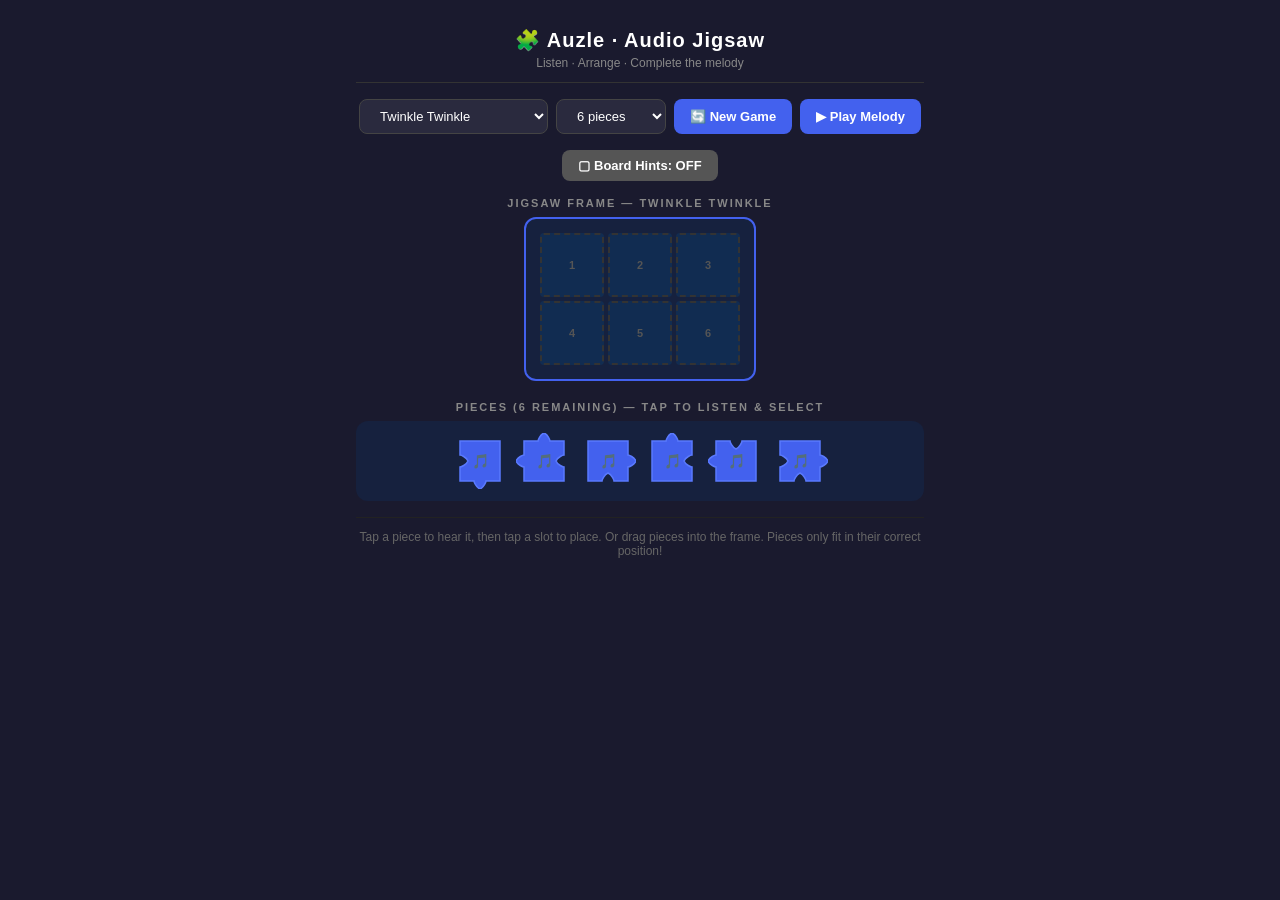
==== audio-jigsaw.html @ 86eb3b8d "Pool tiles always jigsaw-shaped, board hints toggle Co-authored-by: Copilot <223556219+Copilot@users" ====
<!DOCTYPE html>
<html lang="en">
<head>
<meta charset="UTF-8">
<meta name="viewport" content="width=device-width, initial-scale=1.0">
<title>Auzle · Audio Jigsaw</title>
<style>
*{box-sizing:border-box;margin:0;padding:0}
body{font-family:-apple-system,BlinkMacSystemFont,'Segoe UI',Roboto,sans-serif;background:#1a1a2e;min-height:100vh;display:flex;justify-content:center;color:#fff}
#app{max-width:600px;width:100%;padding:16px}
.top-bar{text-align:center;padding:12px 0;border-bottom:1px solid #333;margin-bottom:16px}
.top-bar h1{font-size:20px;letter-spacing:1px;color:#fff}
.top-bar .tagline{font-size:12px;color:#888;margin-top:4px}
.controls{display:flex;gap:8px;justify-content:center;flex-wrap:wrap;margin-bottom:16px}
.controls select,.controls button{padding:8px 16px;border-radius:8px;border:1px solid #444;background:#2a2a3e;color:#fff;font-size:13px;cursor:pointer}
.controls button{background:#4361ee;border:none;font-weight:600}
.controls button:hover{background:#3a56d4}

/* Jigsaw Frame */
.frame-label{font-size:11px;text-transform:uppercase;letter-spacing:2px;color:#888;margin:12px 0 8px;font-weight:600;text-align:center}
.jigsaw-frame{display:grid;gap:0;margin:0 auto 20px;padding:12px;background:#16213e;border-radius:12px;border:2px solid #4361ee}
.frame-slot{position:relative;display:flex;align-items:center;justify-content:center;cursor:pointer;transition:all .2s;-webkit-tap-highlight-color:transparent}
.frame-slot .slot-bg{position:absolute;inset:0;opacity:0.4}
.frame-slot .slot-label{position:relative;z-index:1;font-size:11px;color:#555;font-weight:700}
.frame-slot.filled .slot-bg{opacity:1}
.frame-slot.filled .slot-label{color:rgba(255,255,255,0.9)}
.frame-slot.highlight .slot-bg{filter:brightness(1.5)}
.frame-slot.highlight{animation:glow 0.5s ease}
.frame-slot.drop-target .slot-bg{filter:brightness(1.3)}
.frame-slot.awaiting{animation:pulse-slot 1s infinite}
@keyframes glow{0%,100%{filter:drop-shadow(0 0 4px rgba(255,215,0,0.3))}50%{filter:drop-shadow(0 0 12px rgba(255,215,0,0.7))}}
@keyframes pulse-slot{0%,100%{filter:drop-shadow(0 0 2px rgba(46,204,113,0.3))}50%{filter:drop-shadow(0 0 8px rgba(46,204,113,0.6))}}

/* Piece Pool */
.pool-label{font-size:11px;text-transform:uppercase;letter-spacing:2px;color:#888;margin:12px 0 8px;font-weight:600;text-align:center}
.piece-pool{display:flex;flex-wrap:wrap;gap:8px;justify-content:center;margin:0 auto;padding:12px;background:#16213e;border-radius:12px;min-height:60px}
.piece{width:56px;height:56px;position:relative;cursor:pointer;transition:all .15s;user-select:none;-webkit-tap-highlight-color:transparent}
.piece:hover{transform:scale(1.1);filter:drop-shadow(0 4px 8px rgba(67,97,238,0.5))}
.piece.selected{transform:scale(1.15);filter:drop-shadow(0 0 12px rgba(255,215,0,0.7))}
.piece.playing{animation:pulse-piece 0.6s infinite}
.piece .piece-label{position:absolute;inset:0;display:flex;align-items:center;justify-content:center;font-size:14px;pointer-events:none}
@keyframes pulse-piece{0%,100%{filter:drop-shadow(0 0 4px rgba(67,97,238,0.4))}50%{filter:drop-shadow(0 0 12px rgba(67,97,238,0.8))}}

/* Dragging */
.piece.dragging{opacity:0.5;transform:scale(0.9)}
.drag-ghost{position:fixed;pointer-events:none;z-index:1000;opacity:0.85;transform:translate(-50%,-50%)}

/* Result */
.result{text-align:center;padding:16px 0;font-size:18px;font-weight:600}
.result.win{color:#2ecc71}
.stats{display:flex;justify-content:center;gap:24px;padding:8px 0;color:#aaa;font-size:13px}
.play-full-btn{display:block;margin:12px auto;padding:10px 24px;border-radius:8px;border:none;background:#2ecc71;color:#fff;font-size:14px;font-weight:600;cursor:pointer}
.play-full-btn:hover{background:#27ae60}
.toast{position:fixed;bottom:20px;left:50%;transform:translateX(-50%);background:#333;color:#fff;padding:8px 20px;border-radius:20px;font-size:13px;opacity:0;transition:opacity .3s;pointer-events:none;z-index:100}
.toast.show{opacity:1}
.instructions{text-align:center;padding:12px 0;font-size:12px;color:#666;border-top:1px solid #222;margin-top:16px}
</style>
</head>
<body>
<div id="app"></div>
<script>
(function(){
'use strict';

// === MELODIES ===
var MELODIES = {
  'Twinkle Twinkle': {
    bpm: 120,
    notes: [
      [262,1],[262,1],[392,1],[392,1],[440,1],[440,1],[392,2],
      [349,1],[349,1],[330,1],[330,1],[294,1],[294,1],[262,2],
      [392,1],[392,1],[349,1],[349,1],[330,1],[330,1],[294,2],
      [392,1],[392,1],[349,1],[349,1],[330,1],[330,1],[294,2],
      [262,1],[262,1],[392,1],[392,1],[440,1],[440,1],[392,2],
      [349,1],[349,1],[330,1],[330,1],[294,1],[294,1],[262,2]
    ]
  },
  'Mary Had a Little Lamb': {
    bpm: 140,
    notes: [
      [330,1],[294,1],[262,1],[294,1],[330,1],[330,1],[330,2],
      [294,1],[294,1],[294,2],[330,1],[392,1],[392,2],
      [330,1],[294,1],[262,1],[294,1],[330,1],[330,1],[330,1],[330,1],
      [294,1],[294,1],[330,1],[294,1],[262,2]
    ]
  },
  'Ode to Joy': {
    bpm: 120,
    notes: [
      [330,1],[330,1],[349,1],[392,1],[392,1],[349,1],[330,1],[294,1],
      [262,1],[262,1],[294,1],[330,1],[330,1.5],[294,0.5],[294,2],
      [330,1],[330,1],[349,1],[392,1],[392,1],[349,1],[330,1],[294,1],
      [262,1],[262,1],[294,1],[330,1],[294,1.5],[262,0.5],[262,2]
    ]
  },
  'Happy Birthday': {
    bpm: 100,
    notes: [
      [262,0.75],[262,0.25],[294,1],[262,1],[349,1],[330,2],
      [262,0.75],[262,0.25],[294,1],[262,1],[392,1],[349,2],
      [262,0.75],[262,0.25],[523,1],[440,1],[349,1],[330,1],[294,2],
      [466,0.75],[466,0.25],[440,1],[349,1],[392,1],[349,2]
    ]
  }
};

var PIECE_COUNTS = [6, 9, 12, 16, 24, 32];

// Explicit grid layouts: cols × rows = exact piece count (no leftover slots)
var GRID_LAYOUTS = {
  6:  [3, 2],
  9:  [3, 3],
  12: [4, 3],
  16: [4, 4],
  24: [6, 4],
  32: [8, 4]
};

// === JIGSAW SHAPE GENERATOR ===
// Each piece edge: 0=flat, 1=tab(out), -1=blank(in)
// Adjacent pieces have complementary edges (tab meets blank)
function generateEdgeMap(cols, rows, count){
  // For each internal edge, assign direction (1 or -1)
  // edgeMap[pieceIdx] = {top, right, bottom, left}
  var edges = [];
  for(var r=0; r<rows; r++){
    for(var c=0; c<cols; c++){
      var idx = r * cols + c;
      if(idx >= count) break;
      var top = 0, right = 0, bottom = 0, left = 0;
      // Top edge: flat if first row, else opposite of piece above's bottom
      if(r === 0) top = 0;
      else top = -(edges[(r-1)*cols + c].bottom);
      // Left edge: flat if first col, else opposite of piece to left's right
      if(c === 0) left = 0;
      else left = -(edges[r*cols + c - 1].right);
      // Right edge: flat if last col, else random
      if(c === cols-1) right = 0;
      else right = Math.random() > 0.5 ? 1 : -1;
      // Bottom edge: flat if last row or beyond count, else random
      if(r === rows-1 || (r+1)*cols + c >= count) bottom = 0;
      else bottom = Math.random() > 0.5 ? 1 : -1;
      edges.push({top:top, right:right, bottom:bottom, left:left});
    }
  }
  return edges;
}

// Generate SVG path for a jigsaw piece
// size = base size of piece square, tab protrudes ~20% beyond
function jigsawPath(size, edges, forClip){
  var s = size;
  var tab = s * 0.2; // tab protrusion size
  var neck = s * 0.1; // neck width
  var w = s * 0.3; // tab width at base

  // We draw path starting from top-left, going clockwise
  // Coordinate system: (0,0) is top-left of piece bounding box
  // The actual piece square occupies (tab, tab) to (tab+s, tab+s) to leave room for tabs
  var ox = tab, oy = tab; // offset
  var d = '';

  // Top edge (left to right)
  d += 'M '+ox+' '+oy+' ';
  if(edges.top === 0){
    d += 'L '+(ox+s)+' '+oy+' ';
  } else {
    var dir = edges.top; // 1=tab out (up), -1=blank in (down)
    d += 'L '+(ox+s*0.35)+' '+oy+' ';
    d += 'C '+(ox+s*0.35)+' '+(oy - dir*tab*0.1)+' '+(ox+s*0.4)+' '+(oy - dir*tab*0.8)+' '+(ox+s*0.5)+' '+(oy - dir*tab)+' ';
    d += 'C '+(ox+s*0.6)+' '+(oy - dir*tab*0.8)+' '+(ox+s*0.65)+' '+(oy - dir*tab*0.1)+' '+(ox+s*0.65)+' '+oy+' ';
    d += 'L '+(ox+s)+' '+oy+' ';
  }

  // Right edge (top to bottom)
  if(edges.right === 0){
    d += 'L '+(ox+s)+' '+(oy+s)+' ';
  } else {
    var dir = edges.right; // 1=tab out (right), -1=blank in (left)
    d += 'L '+(ox+s)+' '+(oy+s*0.35)+' ';
    d += 'C '+(ox+s + dir*tab*0.1)+' '+(oy+s*0.35)+' '+(ox+s + dir*tab*0.8)+' '+(oy+s*0.4)+' '+(ox+s + dir*tab)+' '+(oy+s*0.5)+' ';
    d += 'C '+(ox+s + dir*tab*0.8)+' '+(oy+s*0.6)+' '+(ox+s + dir*tab*0.1)+' '+(oy+s*0.65)+' '+(ox+s)+' '+(oy+s*0.65)+' ';
    d += 'L '+(ox+s)+' '+(oy+s)+' ';
  }

  // Bottom edge (right to left)
  if(edges.bottom === 0){
    d += 'L '+ox+' '+(oy+s)+' ';
  } else {
    var dir = edges.bottom; // 1=tab out (down), -1=blank in (up)
    d += 'L '+(ox+s*0.65)+' '+(oy+s)+' ';
    d += 'C '+(ox+s*0.65)+' '+(oy+s + dir*tab*0.1)+' '+(ox+s*0.6)+' '+(oy+s + dir*tab*0.8)+' '+(ox+s*0.5)+' '+(oy+s + dir*tab)+' ';
    d += 'C '+(ox+s*0.4)+' '+(oy+s + dir*tab*0.8)+' '+(ox+s*0.35)+' '+(oy+s + dir*tab*0.1)+' '+(ox+s*0.35)+' '+(oy+s)+' ';
    d += 'L '+ox+' '+(oy+s)+' ';
  }

  // Left edge (bottom to top)
  if(edges.left === 0){
    d += 'L '+ox+' '+oy+' ';
  } else {
    var dir = edges.left; // 1=tab out (left), -1=blank in (right)
    d += 'L '+ox+' '+(oy+s*0.65)+' ';
    d += 'C '+(ox - dir*tab*0.1)+' '+(oy+s*0.65)+' '+(ox - dir*tab*0.8)+' '+(oy+s*0.6)+' '+(ox - dir*tab)+' '+(oy+s*0.5)+' ';
    d += 'C '+(ox - dir*tab*0.8)+' '+(oy+s*0.4)+' '+(ox - dir*tab*0.1)+' '+(oy+s*0.35)+' '+ox+' '+(oy+s*0.35)+' ';
    d += 'L '+ox+' '+oy+' ';
  }

  d += 'Z';
  return d;
}

// Create an SVG element for a jigsaw piece
function createPieceSVG(size, edges, fillColor, strokeColor){
  var totalSize = size + size * 0.4; // room for tabs
  var svg = document.createElementNS('http://www.w3.org/2000/svg','svg');
  svg.setAttribute('width', totalSize);
  svg.setAttribute('height', totalSize);
  svg.setAttribute('viewBox', '0 0 '+totalSize+' '+totalSize);
  svg.style.display = 'block';
  var path = document.createElementNS('http://www.w3.org/2000/svg','path');
  path.setAttribute('d', jigsawPath(size, edges));
  path.setAttribute('fill', fillColor);
  path.setAttribute('stroke', strokeColor);
  path.setAttribute('stroke-width', '1.5');
  svg.appendChild(path);
  return svg;
}

// === AUDIO ENGINE ===
var actx = null;
function ensureAudio(){
  if(!actx) actx = new (window.AudioContext || window.webkitAudioContext)();
  if(actx.state==='suspended') actx.resume();
}

function playNotes(notes, bpm, onNote, onDone){
  ensureAudio();
  var beatDur = 60 / bpm;
  var t = actx.currentTime + 0.02;
  var totalDur = 0;
  for(var i=0; i<notes.length; i++){
    var freq = notes[i][0], dur = notes[i][1] * beatDur;
    var osc = actx.createOscillator();
    var gain = actx.createGain();
    osc.type = 'sine';
    osc.frequency.value = freq;
    osc.connect(gain);
    gain.connect(actx.destination);
    gain.gain.setValueAtTime(0, t);
    gain.gain.linearRampToValueAtTime(0.3, t + 0.01);
    gain.gain.exponentialRampToValueAtTime(0.01, t + dur * 0.95);
    gain.gain.linearRampToValueAtTime(0, t + dur);
    osc.start(t);
    osc.stop(t + dur);
    if(onNote){
      (function(idx, time){
        setTimeout(function(){ onNote(idx); }, (time - actx.currentTime) * 1000);
      })(i, t);
    }
    t += dur;
    totalDur = t - actx.currentTime;
  }
  if(onDone) setTimeout(onDone, totalDur * 1000 + 100);
}

// === GAME STATE ===
var state = {
  melodyName: '',
  pieceCount: 6,
  pieces: [],
  frame: [],
  pool: [],
  selectedPiece: null,
  solved: false,
  moves: 0,
  startTime: 0,
  timerStarted: false,
  isPlaying: false,
  edgeMap: [],
  cols: 3,
  rows: 2,
  showShapes: false
};

// === SPLIT MELODY INTO PIECES ===
function splitMelody(notes, count){
  var pieces = [];
  var totalBeats = 0;
  for(var i=0; i<notes.length; i++) totalBeats += notes[i][1];
  var beatsPerPiece = totalBeats / count;
  var currentPiece = [];
  var currentBeats = 0;
  var pieceIdx = 0;
  for(var i=0; i<notes.length; i++){
    currentPiece.push(notes[i]);
    currentBeats += notes[i][1];
    if(currentBeats >= beatsPerPiece * (pieceIdx + 1) - 0.01 || i === notes.length - 1){
      pieces.push({id: pieceIdx, notes: currentPiece.slice(), correctIndex: pieceIdx});
      currentPiece = [];
      pieceIdx++;
      if(pieceIdx >= count - 1 && i < notes.length - 1){
        pieces.push({id: pieceIdx, notes: notes.slice(i+1), correctIndex: pieceIdx});
        break;
      }
    }
  }
  while(pieces.length < count) pieces.push({id: pieces.length, notes: [[262, 0.5]], correctIndex: pieces.length});
  return pieces.slice(0, count);
}

function shuffle(arr){
  arr = arr.slice();
  for(var i=arr.length-1; i>0; i--){
    var j = Math.floor(Math.random()*(i+1));
    var t=arr[i]; arr[i]=arr[j]; arr[j]=t;
  }
  return arr;
}

// === RENDER ===
function ce(tag, cls){var e=document.createElement(tag);if(cls)e.className=cls;return e;}

function render(){
  var app = document.getElementById('app');
  app.innerHTML = '';

  // Top bar
  var tb = ce('div','top-bar');
  tb.innerHTML = '<h1>\uD83E\uDDE9 Auzle \u00B7 Audio Jigsaw</h1><div class="tagline">Listen \u00B7 Arrange \u00B7 Complete the melody</div>';
  app.appendChild(tb);

  // Controls
  var ctrl = ce('div','controls');
  var melSel = ce('select');
  Object.keys(MELODIES).forEach(function(name){
    var opt = ce('option'); opt.value = name; opt.textContent = name;
    if(name === state.melodyName) opt.selected = true;
    melSel.appendChild(opt);
  });
  melSel.onchange = function(){ startGame(melSel.value, state.pieceCount); };

  var pcSel = ce('select');
  PIECE_COUNTS.forEach(function(n){
    var opt = ce('option'); opt.value = n; opt.textContent = n + ' pieces';
    if(n === state.pieceCount) opt.selected = true;
    pcSel.appendChild(opt);
  });
  pcSel.onchange = function(){ startGame(state.melodyName, parseInt(pcSel.value)); };

  var newBtn = ce('button'); newBtn.textContent = '\u{1F504} New Game';
  newBtn.onclick = function(){ startGame(state.melodyName, state.pieceCount); };

  var playMelBtn = ce('button'); playMelBtn.textContent = '\u25B6 Play Melody';
  playMelBtn.onclick = function(){
    if(state.isPlaying) return;
    state.isPlaying = true;
    playMelBtn.textContent = '\u23F9 Playing...';
    playMelBtn.style.background = '#e74c3c';
    var melody = MELODIES[state.melodyName];
    playNotes(melody.notes, melody.bpm, null, function(){
      state.isPlaying = false;
      playMelBtn.textContent = '\u25B6 Play Melody';
      playMelBtn.style.background = '';
    });
  };

  ctrl.appendChild(melSel); ctrl.appendChild(pcSel); ctrl.appendChild(newBtn); ctrl.appendChild(playMelBtn);
  app.appendChild(ctrl);

  // Shape hints toggle
  var toggleRow = ce('div','controls');
  var shapeBtn = ce('button');
  shapeBtn.textContent = state.showShapes ? '\uD83E\uDDE9 Board Hints: ON' : '\u25A2 Board Hints: OFF';
  shapeBtn.style.background = state.showShapes ? '#2ecc71' : '#555';
  shapeBtn.onclick = function(){ state.showShapes = !state.showShapes; render(); };
  toggleRow.appendChild(shapeBtn);
  app.appendChild(toggleRow);

  var cols = state.cols, rows = state.rows;
  // Calculate piece display size based on available width
  var maxFrameW = Math.min(480, window.innerWidth - 60);
  var pieceSize = Math.floor((maxFrameW - 24) / cols) - 2;
  pieceSize = Math.max(36, Math.min(pieceSize, 64));

  // Jigsaw Frame
  var fl = ce('div','frame-label'); fl.textContent = 'Jigsaw Frame \u2014 ' + state.melodyName;
  app.appendChild(fl);

  var frame = ce('div','jigsaw-frame');
  var cellSize = state.showShapes ? (pieceSize + pieceSize*0.4) : (pieceSize + 4);
  frame.style.gridTemplateColumns = 'repeat('+cols+', '+cellSize+'px)';
  frame.style.gridTemplateRows = 'repeat('+rows+', '+cellSize+'px)';
  frame.style.width = 'fit-content';
  if(!state.showShapes) frame.style.gap = '0px';

  for(var i=0; i<state.pieceCount; i++){
    (function(slotIdx){
      var slot = ce('div','frame-slot');
      var edges = state.edgeMap[slotIdx] || {top:0,right:0,bottom:0,left:0};
      var useShapes = state.showShapes;

      if(useShapes){
        slot.style.width = (pieceSize + pieceSize*0.4) + 'px';
        slot.style.height = (pieceSize + pieceSize*0.4) + 'px';
      } else {
        slot.style.width = pieceSize + 'px';
        slot.style.height = pieceSize + 'px';
        slot.style.borderRadius = '4px';
        slot.style.border = '2px dashed #333';
        slot.style.margin = '2px';
      }

      if(state.frame[slotIdx] !== null){
        slot.classList.add('filled');
        if(useShapes){
          var svg = createPieceSVG(pieceSize, edges, '#4361ee', '#5a7afe');
          svg.classList.add('slot-bg');
          svg.style.position = 'absolute';
          svg.style.inset = '0';
          slot.appendChild(svg);
        } else {
          slot.style.background = '#4361ee';
          slot.style.border = '2px solid #5a7afe';
        }
        var lbl = ce('span','slot-label'); lbl.textContent = '\uD83C\uDFB5';
        slot.appendChild(lbl);
        slot.onclick = function(){
          if(state.solved || state.isPlaying) return;
          // Undo: return piece to pool
          var pieceId = state.frame[slotIdx];
          state.frame[slotIdx] = null;
          state.pool.push(pieceId);
          state.moves++;
          toast('\u21A9 Piece returned to pool');
          render();
        };
      } else {
        if(useShapes){
          var svg = createPieceSVG(pieceSize, edges, 'rgba(15,52,96,0.6)', '#333');
          svg.classList.add('slot-bg');
          svg.style.position = 'absolute';
          svg.style.inset = '0';
          slot.appendChild(svg);
        } else {
          slot.style.background = 'rgba(15,52,96,0.6)';
        }
        var lbl = ce('span','slot-label'); lbl.textContent = (slotIdx + 1);
        slot.appendChild(lbl);

        // Highlight if a piece is selected (awaiting placement)
        if(state.selectedPiece !== null){
          slot.classList.add('awaiting');
        }

        slot.onclick = function(){
          if(state.solved || state.isPlaying) return;
          if(state.selectedPiece !== null){
            placePiece(slotIdx);
          }
        };

        // Drop target for drag
        slot.ondragover = function(e){ e.preventDefault(); slot.classList.add('drop-target'); };
        slot.ondragleave = function(){ slot.classList.remove('drop-target'); };
        slot.ondrop = function(e){
          e.preventDefault();
          slot.classList.remove('drop-target');
          var pieceId = parseInt(e.dataTransfer.getData('text/plain'));
          if(!isNaN(pieceId)){
            state.selectedPiece = pieceId;
            placePiece(slotIdx);
          }
        };
      }
      slot.dataset.slot = slotIdx;
      frame.appendChild(slot);
    })(i);
  }
  app.appendChild(frame);

  // Piece Pool
  if(state.pool.length > 0 && !state.solved){
    var pl = ce('div','pool-label');
    if(state.selectedPiece !== null){
      pl.textContent = '\u261D Piece selected! Tap an empty slot above to place it.';
      pl.style.color = '#ffd700';
    } else {
      pl.textContent = 'Pieces (' + state.pool.length + ' remaining) \u2014 tap to listen & select';
    }
    app.appendChild(pl);

    var pool = ce('div','piece-pool');

    state.pool.forEach(function(pieceId){
      var piece = ce('div','piece');
      var edges = state.edgeMap[pieceId] || {top:0,right:0,bottom:0,left:0};

      if(state.selectedPiece === pieceId) piece.classList.add('selected');

      // Pool tiles always show jigsaw shapes (like real puzzle pieces)
      var svg = createPieceSVG(40, edges, state.selectedPiece===pieceId ? '#ffd700' : '#4361ee', state.selectedPiece===pieceId ? '#ffed4a' : '#5a7afe');
      piece.appendChild(svg);
      var lbl = ce('div','piece-label'); lbl.textContent = '\uD83C\uDFB5';
      piece.appendChild(lbl);

      // Draggable
      piece.draggable = true;
      piece.ondragstart = function(e){
        e.dataTransfer.setData('text/plain', pieceId.toString());
        piece.classList.add('dragging');
        state.selectedPiece = pieceId;
        // Highlight all empty slots
        setTimeout(function(){
          document.querySelectorAll('.frame-slot:not(.filled)').forEach(function(s){ s.classList.add('awaiting'); });
        }, 50);
      };
      piece.ondragend = function(){
        piece.classList.remove('dragging');
        document.querySelectorAll('.frame-slot').forEach(function(s){ s.classList.remove('awaiting','drop-target'); });
      };

      // Click to select/deselect + play audio
      piece.onclick = function(e){
        e.stopPropagation();
        if(state.isPlaying) return;
        if(state.selectedPiece === pieceId){
          // Deselect
          state.selectedPiece = null;
          render();
        } else {
          state.selectedPiece = pieceId;
          render();
          playPieceAudio(pieceId);
        }
      };

      // Touch drag support for mobile
      var touchData = null;
      piece.ontouchstart = function(e){
        touchData = {id: pieceId, startX: e.touches[0].clientX, startY: e.touches[0].clientY, moved: false};
        state.selectedPiece = pieceId;
      };
      piece.ontouchmove = function(e){
        if(!touchData) return;
        var dx = e.touches[0].clientX - touchData.startX;
        var dy = e.touches[0].clientY - touchData.startY;
        if(Math.abs(dx) > 10 || Math.abs(dy) > 10) touchData.moved = true;
      };
      piece.ontouchend = function(e){
        if(!touchData) return;
        if(!touchData.moved){
          // Just a tap - select and play
          if(state.isPlaying){ touchData = null; return; }
          render();
          playPieceAudio(pieceId);
        } else {
          // Was a drag - find slot under finger
          var touch = e.changedTouches[0];
          var el = document.elementFromPoint(touch.clientX, touch.clientY);
          if(el){
            var slot = el.closest('.frame-slot');
            if(slot && !slot.classList.contains('filled')){
              var slotIdx = parseInt(slot.dataset.slot);
              placePiece(slotIdx);
            }
          }
        }
        touchData = null;
      };

      pool.appendChild(piece);
    });
    app.appendChild(pool);
  }

  // Result
  if(state.solved){
    var rd = ce('div','result win');
    var elapsed = Math.floor((Date.now() - state.startTime)/1000);
    rd.innerHTML = '\u2705 Melody Complete!<div class="stats"><span>\u23F1 '+Math.floor(elapsed/60)+':'+String(elapsed%60).padStart(2,'0')+'</span><span>\uD83D\uDD00 '+state.moves+' moves</span></div>';
    app.appendChild(rd);

    var playBtn = ce('button','play-full-btn');
    playBtn.textContent = '\u25B6 Play Full Melody';
    playBtn.onclick = function(){ playFullMelody(); };
    app.appendChild(playBtn);
  }

  // Instructions
  var ins = ce('div','instructions');
  ins.textContent = 'Tap a piece to hear it, then tap a slot to place. Or drag pieces into the frame. Pieces only fit in their correct position!';
  app.appendChild(ins);

  // Toast
  if(!document.getElementById('toast-el')){
    var toastEl = ce('div','toast');
    toastEl.id = 'toast-el';
    document.body.appendChild(toastEl);
  }
}

function toast(msg){
  var el = document.getElementById('toast-el');
  if(!el) return;
  el.textContent = msg;
  el.classList.add('show');
  setTimeout(function(){ el.classList.remove('show'); }, 2000);
}

function playPieceAudio(pieceId){
  if(state.isPlaying) return;
  var piece = state.pieces[pieceId];
  if(!piece || piece.notes.length === 0) return;
  state.isPlaying = true;
  if(!state.timerStarted){
    state.timerStarted = true;
    state.startTime = Date.now();
  }
  playNotes(piece.notes, MELODIES[state.melodyName].bpm, null, function(){
    state.isPlaying = false;
  });
}

function placePiece(slotIdx){
  if(state.selectedPiece === null) return;
  if(state.frame[slotIdx] !== null){
    toast('Slot already filled!');
    return;
  }
  state.moves++;
  var pieceId = state.selectedPiece;
  var piece = state.pieces[pieceId];

  if(piece.correctIndex === slotIdx){
    state.frame[slotIdx] = pieceId;
    state.pool = state.pool.filter(function(id){ return id !== pieceId; });
    state.selectedPiece = null;
    if(state.pool.length === 0){
      state.solved = true;
    }
    render();
    if(state.solved){
      setTimeout(function(){ playFullMelody(); }, 500);
    } else {
      toast('\u2705 Correct!');
    }
  } else {
    toast('\u274C Wrong slot! Listen again.');
    state.selectedPiece = null;
    render();
  }
}

function playFullMelody(){
  if(state.isPlaying) return;
  state.isPlaying = true;
  var melody = MELODIES[state.melodyName];
  var allNotes = melody.notes;

  var noteTopiece = [];
  for(var p=0; p<state.pieces.length; p++){
    for(var n=0; n<state.pieces[p].notes.length; n++){
      noteTopiece.push(p);
    }
  }

  var slots = document.querySelectorAll('.frame-slot');
  playNotes(allNotes, melody.bpm, function(idx){
    var pieceId = noteTopiece[idx];
    if(pieceId !== undefined){
      slots.forEach(function(s){ s.classList.remove('highlight'); });
      for(var i=0; i<state.frame.length; i++){
        if(state.frame[i] === pieceId){
          if(slots[i]) slots[i].classList.add('highlight');
          break;
        }
      }
    }
  }, function(){
    state.isPlaying = false;
    document.querySelectorAll('.frame-slot').forEach(function(s){ s.classList.remove('highlight'); });
  });
}

function startGame(melodyName, pieceCount){
  var melody = MELODIES[melodyName];
  if(!melody) melodyName = Object.keys(MELODIES)[0];
  melody = MELODIES[melodyName];

  var layout = GRID_LAYOUTS[pieceCount] || [Math.ceil(Math.sqrt(pieceCount)), Math.ceil(pieceCount / Math.ceil(Math.sqrt(pieceCount)))];
  var cols = layout[0];
  var rows = layout[1];

  state.melodyName = melodyName;
  state.pieceCount = pieceCount;
  state.pieces = splitMelody(melody.notes, pieceCount);
  state.frame = new Array(pieceCount).fill(null);
  state.pool = shuffle(state.pieces.map(function(p){ return p.id; }));
  state.selectedPiece = null;
  state.solved = false;
  state.moves = 0;
  state.startTime = 0;
  state.timerStarted = false;
  state.isPlaying = false;
  state.cols = cols;
  state.rows = rows;
  state.edgeMap = generateEdgeMap(cols, rows, pieceCount);
  render();
}

// Init
startGame('Twinkle Twinkle', 6);

})();
</script>
</body>
</html>
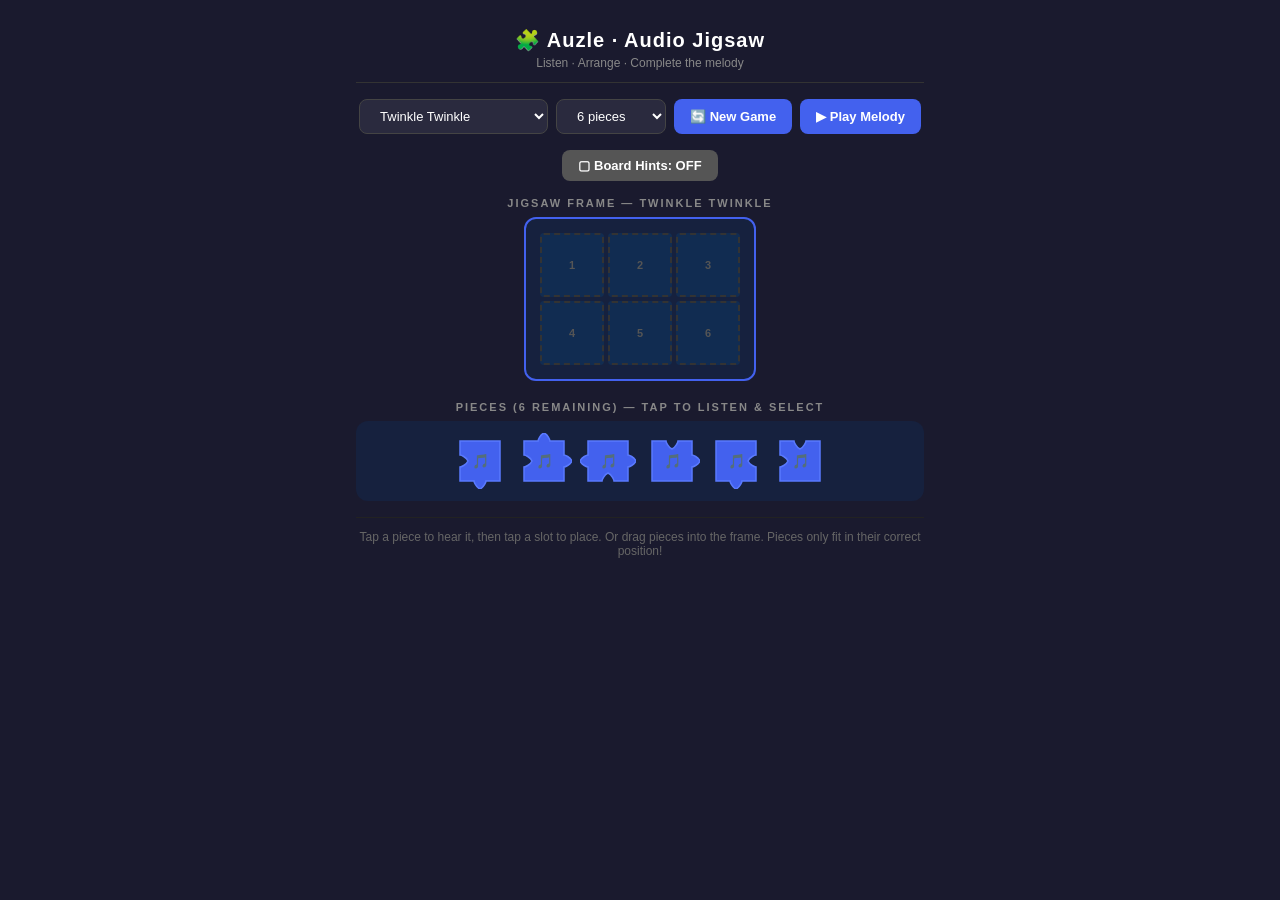
==== commit 18af40d5: "Remove correct placement toast Co-authored-by: Copilot <223556219+Copilot@users.noreply.github.com>" ====
--- a/audio-jigsaw.html
+++ b/audio-jigsaw.html
@@ -641,8 +641,6 @@
     render();
     if(state.solved){
       setTimeout(function(){ playFullMelody(); }, 500);
-    } else {
-      toast('\u2705 Correct!');
     }
   } else {
     toast('\u274C Wrong slot! Listen again.');
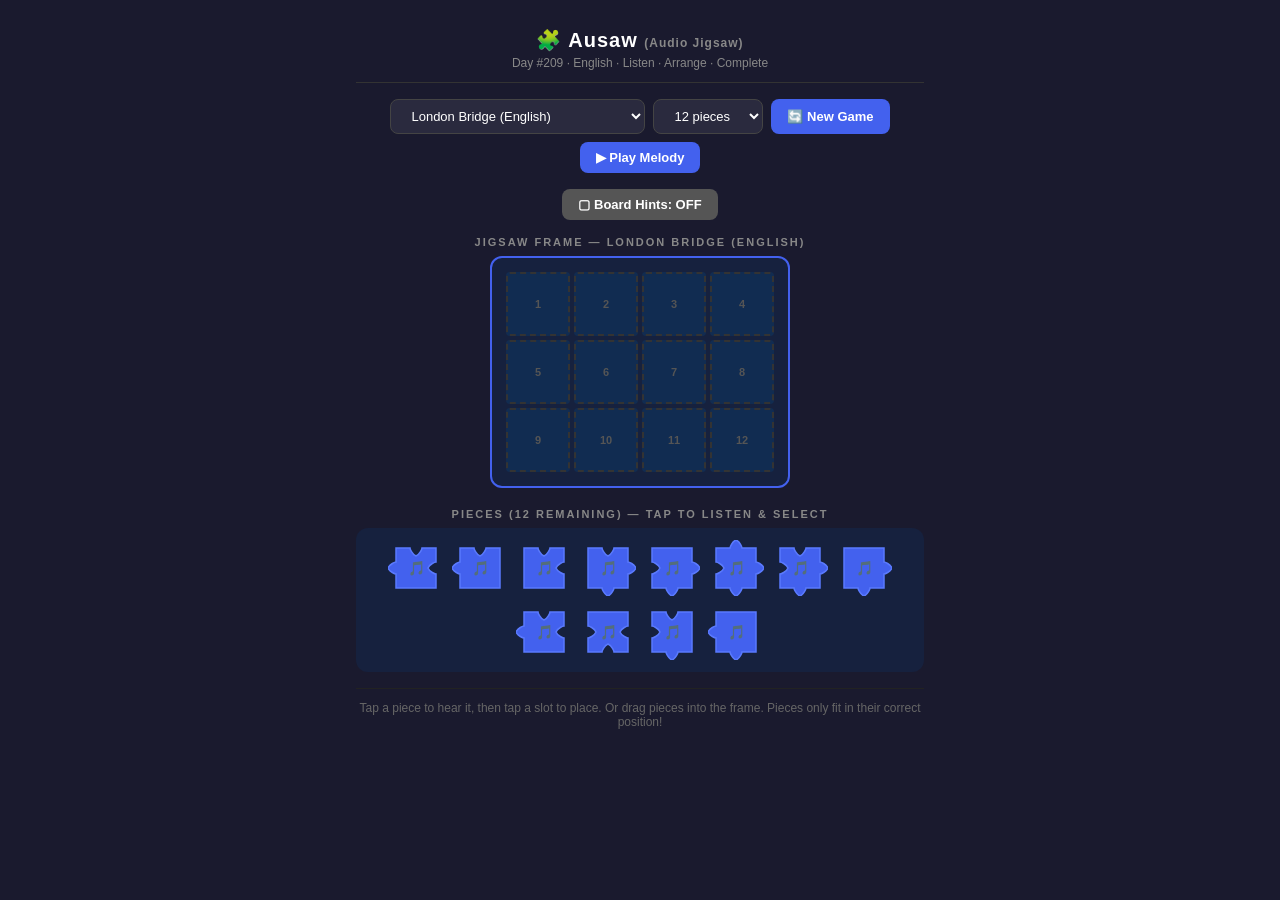
==== commit 39943efd: "Ausaw: 23 multilingual melodies + daily puzzle mode Co-authored-by: Copilot <223556219+Copilot@users" ====
--- a/audio-jigsaw.html
+++ b/audio-jigsaw.html
@@ -3,7 +3,7 @@
 <head>
 <meta charset="UTF-8">
 <meta name="viewport" content="width=device-width, initial-scale=1.0">
-<title>Auzle · Audio Jigsaw</title>
+<title>Ausaw · Audio Jigsaw</title>
 <style>
 *{box-sizing:border-box;margin:0;padding:0}
 body{font-family:-apple-system,BlinkMacSystemFont,'Segoe UI',Roboto,sans-serif;background:#1a1a2e;min-height:100vh;display:flex;justify-content:center;color:#fff}
@@ -62,45 +62,118 @@
 (function(){
 'use strict';
 
-// === MELODIES ===
+// === MELODIES (Public Domain, multi-language) ===
 var MELODIES = {
-  'Twinkle Twinkle': {
-    bpm: 120,
-    notes: [
-      [262,1],[262,1],[392,1],[392,1],[440,1],[440,1],[392,2],
-      [349,1],[349,1],[330,1],[330,1],[294,1],[294,1],[262,2],
-      [392,1],[392,1],[349,1],[349,1],[330,1],[330,1],[294,2],
-      [392,1],[392,1],[349,1],[349,1],[330,1],[330,1],[294,2],
-      [262,1],[262,1],[392,1],[392,1],[440,1],[440,1],[392,2],
-      [349,1],[349,1],[330,1],[330,1],[294,1],[294,1],[262,2]
-    ]
-  },
-  'Mary Had a Little Lamb': {
-    bpm: 140,
-    notes: [
-      [330,1],[294,1],[262,1],[294,1],[330,1],[330,1],[330,2],
-      [294,1],[294,1],[294,2],[330,1],[392,1],[392,2],
-      [330,1],[294,1],[262,1],[294,1],[330,1],[330,1],[330,1],[330,1],
-      [294,1],[294,1],[330,1],[294,1],[262,2]
-    ]
-  },
-  'Ode to Joy': {
-    bpm: 120,
-    notes: [
-      [330,1],[330,1],[349,1],[392,1],[392,1],[349,1],[330,1],[294,1],
-      [262,1],[262,1],[294,1],[330,1],[330,1.5],[294,0.5],[294,2],
-      [330,1],[330,1],[349,1],[392,1],[392,1],[349,1],[330,1],[294,1],
-      [262,1],[262,1],[294,1],[330,1],[294,1.5],[262,0.5],[262,2]
-    ]
-  },
-  'Happy Birthday': {
-    bpm: 100,
-    notes: [
-      [262,0.75],[262,0.25],[294,1],[262,1],[349,1],[330,2],
-      [262,0.75],[262,0.25],[294,1],[262,1],[392,1],[349,2],
-      [262,0.75],[262,0.25],[523,1],[440,1],[349,1],[330,1],[294,2],
-      [466,0.75],[466,0.25],[440,1],[349,1],[392,1],[349,2]
-    ]
+  // English
+  'Twinkle Twinkle (English)': {
+    bpm: 120, lang: 'English',
+    notes: [[262,1],[262,1],[392,1],[392,1],[440,1],[440,1],[392,2],[349,1],[349,1],[330,1],[330,1],[294,1],[294,1],[262,2],[392,1],[392,1],[349,1],[349,1],[330,1],[330,1],[294,2],[392,1],[392,1],[349,1],[349,1],[330,1],[330,1],[294,2],[262,1],[262,1],[392,1],[392,1],[440,1],[440,1],[392,2],[349,1],[349,1],[330,1],[330,1],[294,1],[294,1],[262,2]]
+  },
+  'Mary Had a Little Lamb (English)': {
+    bpm: 140, lang: 'English',
+    notes: [[330,1],[294,1],[262,1],[294,1],[330,1],[330,1],[330,2],[294,1],[294,1],[294,2],[330,1],[392,1],[392,2],[330,1],[294,1],[262,1],[294,1],[330,1],[330,1],[330,1],[330,1],[294,1],[294,1],[330,1],[294,1],[262,2]]
+  },
+  'Ode to Joy (German)': {
+    bpm: 120, lang: 'German',
+    notes: [[330,1],[330,1],[349,1],[392,1],[392,1],[349,1],[330,1],[294,1],[262,1],[262,1],[294,1],[330,1],[330,1.5],[294,0.5],[294,2],[330,1],[330,1],[349,1],[392,1],[392,1],[349,1],[330,1],[294,1],[262,1],[262,1],[294,1],[330,1],[294,1.5],[262,0.5],[262,2]]
+  },
+  'Happy Birthday (English)': {
+    bpm: 100, lang: 'English',
+    notes: [[262,0.75],[262,0.25],[294,1],[262,1],[349,1],[330,2],[262,0.75],[262,0.25],[294,1],[262,1],[392,1],[349,2],[262,0.75],[262,0.25],[523,1],[440,1],[349,1],[330,1],[294,2],[466,0.75],[466,0.25],[440,1],[349,1],[392,1],[349,2]]
+  },
+  // French
+  'Frère Jacques (French)': {
+    bpm: 120, lang: 'French',
+    notes: [[262,1],[294,1],[330,1],[262,1],[262,1],[294,1],[330,1],[262,1],[330,1],[349,1],[392,2],[330,1],[349,1],[392,2],[392,0.75],[440,0.25],[392,0.5],[349,0.5],[330,1],[262,1],[392,0.75],[440,0.25],[392,0.5],[349,0.5],[330,1],[262,1],[262,1],[196,1],[262,2],[262,1],[196,1],[262,2]]
+  },
+  'Au Clair de la Lune (French)': {
+    bpm: 100, lang: 'French',
+    notes: [[262,1],[262,1],[262,1],[294,1],[330,2],[294,2],[262,1],[330,1],[294,1],[294,1],[262,2],[262,2],[262,1],[262,1],[262,1],[294,1],[330,2],[294,2],[262,1],[330,1],[294,1],[294,1],[262,2],[262,2]]
+  },
+  // German
+  'Alle Meine Entchen (German)': {
+    bpm: 130, lang: 'German',
+    notes: [[262,1],[294,1],[330,1],[349,1],[392,2],[392,2],[440,1],[440,1],[440,1],[440,1],[392,2],[392,2],[440,1],[440,1],[440,1],[440,1],[392,2],[392,2],[349,1],[349,1],[349,1],[349,1],[330,2],[330,2],[294,1],[294,1],[294,1],[294,1],[262,2],[262,2]]
+  },
+  // Hindi
+  'Lakdi Ki Kathi (Hindi)': {
+    bpm: 130, lang: 'Hindi',
+    notes: [[330,1],[330,1],[392,1],[392,1],[440,1],[392,1],[330,2],[294,1],[294,1],[330,1],[330,1],[262,2],[262,2],[330,1],[330,1],[392,1],[392,1],[440,1],[392,1],[330,2],[294,1],[330,1],[294,1],[262,1],[262,2],[262,2]]
+  },
+  'Machhli Jal Ki Rani (Hindi)': {
+    bpm: 120, lang: 'Hindi',
+    notes: [[330,1],[330,1],[294,1],[330,1],[392,2],[392,2],[440,1],[392,1],[349,1],[330,1],[294,2],[294,2],[330,1],[330,1],[294,1],[330,1],[392,2],[392,2],[349,1],[330,1],[294,1],[262,1],[262,2],[262,2]]
+  },
+  // Japanese
+  'Sakura Sakura (Japanese)': {
+    bpm: 80, lang: 'Japanese',
+    notes: [[330,2],[330,2],[349,2],[330,2],[330,2],[349,2],[330,1],[349,1],[392,2],[440,2],[392,1],[349,1],[330,1],[349,1],[294,2],[330,2],[330,2],[349,2],[330,2],[330,2],[349,2],[330,1],[349,1],[392,2],[440,2],[392,1],[349,1],[330,1],[294,1],[262,2]]
+  },
+  // Spanish
+  'Los Pollitos Dicen (Spanish)': {
+    bpm: 120, lang: 'Spanish',
+    notes: [[330,1],[330,1],[330,1],[294,1],[262,2],[262,2],[294,1],[294,1],[294,1],[262,1],[247,2],[247,2],[262,1],[294,1],[330,1],[349,1],[330,1],[294,1],[262,2],[262,2]]
+  },
+  'De Colores (Spanish)': {
+    bpm: 120, lang: 'Spanish',
+    notes: [[262,1],[330,1],[392,1],[392,1],[392,1],[440,1],[392,2],[330,1],[392,1],[440,1],[440,1],[440,1],[494,1],[440,2],[392,1],[440,1],[494,1],[494,1],[494,1],[523,1],[494,1],[440,1],[392,2],[392,2]]
+  },
+  // Chinese
+  'Jasmine Flower (Chinese)': {
+    bpm: 90, lang: 'Chinese',
+    notes: [[330,2],[330,1],[392,1],[440,2],[523,2],[523,1],[440,1],[392,2],[440,2],[392,1],[330,1],[294,2],[262,2],[294,1],[330,1],[392,1],[330,1],[294,2],[262,2]]
+  },
+  // Italian
+  'Santa Lucia (Italian)': {
+    bpm: 100, lang: 'Italian',
+    notes: [[330,2],[349,1],[330,1],[294,2],[330,2],[392,2],[440,1],[392,1],[349,2],[330,2],[330,2],[349,1],[330,1],[294,2],[330,2],[392,2],[440,1],[392,1],[349,1],[330,1],[294,2],[262,2]]
+  },
+  // Russian
+  'Katyusha (Russian)': {
+    bpm: 120, lang: 'Russian',
+    notes: [[330,1],[294,1],[330,1],[392,1],[349,1],[330,1],[294,2],[294,1],[262,1],[294,1],[330,1],[294,1],[262,1],[247,2],[330,1],[294,1],[330,1],[392,1],[349,1],[330,1],[294,2],[262,1],[294,1],[262,1],[247,1],[262,2],[262,2]]
+  },
+  // Korean
+  'Arirang (Korean)': {
+    bpm: 90, lang: 'Korean',
+    notes: [[330,2],[392,1],[440,1],[523,2],[440,2],[392,1],[440,1],[523,2],[440,2],[392,2],[330,2],[294,2],[262,2],[294,1],[330,1],[392,2],[330,2],[294,2],[262,2],[262,2]]
+  },
+  // English nursery
+  'London Bridge (English)': {
+    bpm: 130, lang: 'English',
+    notes: [[392,1.5],[440,0.5],[392,1],[349,1],[330,1],[349,1],[392,2],[294,1],[330,1],[349,2],[330,1],[349,1],[392,2],[392,1.5],[440,0.5],[392,1],[349,1],[330,1],[349,1],[392,2],[294,2],[392,2],[330,2],[262,2],[262,2]]
+  },
+  'Row Row Row Your Boat (English)': {
+    bpm: 110, lang: 'English',
+    notes: [[262,1.5],[262,0.5],[262,1],[294,0.5],[330,1.5],[330,1],[294,0.5],[330,1],[349,0.5],[392,2],[523,0.5],[523,0.5],[523,0.5],[392,0.5],[392,0.5],[392,0.5],[330,0.5],[330,0.5],[330,0.5],[262,0.5],[262,0.5],[262,0.5],[392,1],[349,0.5],[330,1],[294,0.5],[262,2]]
+  },
+  'Jingle Bells (English)': {
+    bpm: 140, lang: 'English',
+    notes: [[330,1],[330,1],[330,2],[330,1],[330,1],[330,2],[330,1],[392,1],[262,1],[294,1],[330,2],[330,2],[349,1],[349,1],[349,1],[349,1],[349,1],[330,1],[330,1],[330,0.5],[330,0.5],[330,1],[294,1],[294,1],[330,1],[294,2],[392,2]]
+  },
+  'Baa Baa Black Sheep (English)': {
+    bpm: 120, lang: 'English',
+    notes: [[262,1],[262,1],[392,1],[392,1],[440,0.5],[440,0.5],[440,0.5],[440,0.5],[392,2],[349,1],[349,1],[330,1],[330,1],[294,1],[294,1],[262,2]]
+  },
+  // Arabic
+  'Tala al-Badru Alayna (Arabic)': {
+    bpm: 90, lang: 'Arabic',
+    notes: [[294,2],[330,1],[349,1],[392,2],[392,2],[440,1],[392,1],[349,2],[330,2],[294,2],[330,1],[349,1],[392,2],[349,2],[330,1],[294,1],[262,2],[262,2]]
+  },
+  // Tamil
+  'Nila Nila Odi Va (Tamil)': {
+    bpm: 120, lang: 'Tamil',
+    notes: [[392,1],[392,1],[440,1],[392,1],[330,2],[330,2],[349,1],[349,1],[392,1],[349,1],[294,2],[294,2],[330,1],[349,1],[392,1],[440,1],[392,1],[349,1],[330,2],[330,2]]
+  },
+  // Portuguese
+  'Ciranda Cirandinha (Portuguese)': {
+    bpm: 130, lang: 'Portuguese',
+    notes: [[262,1],[330,1],[392,1],[392,1],[440,1],[392,1],[330,2],[262,1],[330,1],[392,1],[392,1],[349,1],[330,1],[294,2],[262,1],[294,1],[330,1],[349,1],[330,1],[294,1],[262,2],[262,2]]
+  },
+  // Swahili
+  'Malaika (Swahili)': {
+    bpm: 100, lang: 'Swahili',
+    notes: [[330,2],[392,1],[440,1],[523,2],[440,2],[392,1],[440,1],[392,2],[330,2],[294,1],[330,1],[392,2],[330,2],[294,2],[262,2],[262,2]]
   }
 };
 
@@ -326,7 +399,9 @@
 
   // Top bar
   var tb = ce('div','top-bar');
-  tb.innerHTML = '<h1>\uD83E\uDDE9 Auzle \u00B7 Audio Jigsaw</h1><div class="tagline">Listen \u00B7 Arrange \u00B7 Complete the melody</div>';
+  var daily = getDailyMelody();
+  var melLang = MELODIES[state.melodyName] ? MELODIES[state.melodyName].lang : '';
+  tb.innerHTML = '<h1>\uD83E\uDDE9 Ausaw <span style="font-size:12px;color:#888">(Audio Jigsaw)</span></h1><div class="tagline">Day #'+daily.dayNum+' \u00B7 '+melLang+' \u00B7 Listen \u00B7 Arrange \u00B7 Complete</div>';
   app.appendChild(tb);
 
   // Controls
@@ -680,6 +755,18 @@
   });
 }
 
+// === DAILY PUZZLE ===
+// Each day picks a melody based on date (cycles through all melodies)
+function getDailyMelody(){
+  var epoch = new Date('2026-05-12');
+  var today = new Date();
+  today.setHours(0,0,0,0);
+  var dayNum = Math.floor((today - epoch) / 86400000);
+  var names = Object.keys(MELODIES);
+  var idx = ((dayNum % names.length) + names.length) % names.length;
+  return {name: names[idx], dayNum: dayNum + 1};
+}
+
 function startGame(melodyName, pieceCount){
   var melody = MELODIES[melodyName];
   if(!melody) melodyName = Object.keys(MELODIES)[0];
@@ -706,8 +793,9 @@
   render();
 }
 
-// Init
-startGame('Twinkle Twinkle', 6);
+// Init — start with today's daily melody
+var daily = getDailyMelody();
+startGame(daily.name, 12);
 
 })();
 </script>
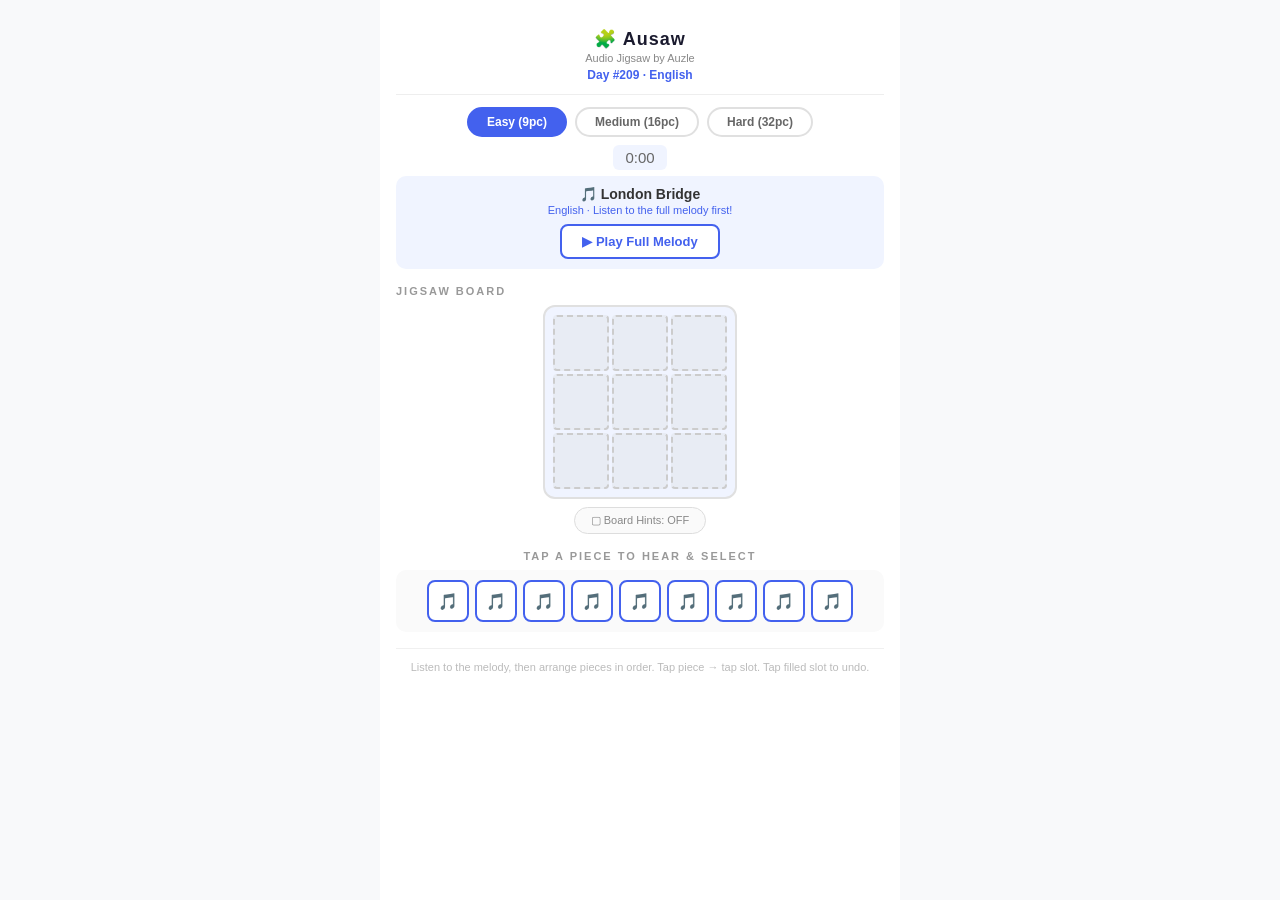
==== commit 6ce0b48f: "Ausaw: Aurdle-style UI + timer + share + difficulties Co-authored-by: Copilot <223556219+Copilot@use" ====
--- a/audio-jigsaw.html
+++ b/audio-jigsaw.html
@@ -3,57 +3,59 @@
 <head>
 <meta charset="UTF-8">
 <meta name="viewport" content="width=device-width, initial-scale=1.0">
-<title>Ausaw · Audio Jigsaw</title>
+<title>Auzle · Ausaw</title>
 <style>
 *{box-sizing:border-box;margin:0;padding:0}
-body{font-family:-apple-system,BlinkMacSystemFont,'Segoe UI',Roboto,sans-serif;background:#1a1a2e;min-height:100vh;display:flex;justify-content:center;color:#fff}
-#app{max-width:600px;width:100%;padding:16px}
-.top-bar{text-align:center;padding:12px 0;border-bottom:1px solid #333;margin-bottom:16px}
-.top-bar h1{font-size:20px;letter-spacing:1px;color:#fff}
-.top-bar .tagline{font-size:12px;color:#888;margin-top:4px}
-.controls{display:flex;gap:8px;justify-content:center;flex-wrap:wrap;margin-bottom:16px}
-.controls select,.controls button{padding:8px 16px;border-radius:8px;border:1px solid #444;background:#2a2a3e;color:#fff;font-size:13px;cursor:pointer}
-.controls button{background:#4361ee;border:none;font-weight:600}
-.controls button:hover{background:#3a56d4}
+body{font-family:-apple-system,BlinkMacSystemFont,'Segoe UI',Roboto,sans-serif;background:#f8f9fa;display:flex;justify-content:center;min-height:100vh}
+#app{max-width:520px;width:100%;padding:16px;background:#fff;min-height:100vh}
+.top-bar{text-align:center;padding:12px 0;border-bottom:1px solid #eee;margin-bottom:12px}
+.top-bar h1{font-size:18px;color:#1a1a2e;letter-spacing:1px}
+.top-bar .subtitle{font-size:11px;color:#888;margin-top:2px}
+.top-bar .day-info{font-size:12px;color:#4361ee;margin-top:4px;font-weight:600}
+.diff-tabs{display:flex;justify-content:center;gap:8px;margin-bottom:12px}
+.diff-tab{padding:6px 18px;border-radius:20px;border:2px solid #e0e0e0;background:#fff;font-size:12px;font-weight:600;cursor:pointer;transition:all .15s;color:#666}
+.diff-tab:hover{border-color:#4361ee;color:#4361ee}
+.diff-tab.active{border-color:#4361ee;background:#4361ee;color:#fff}
+.timer{text-align:center;font-size:15px;color:#666;margin-bottom:10px;font-variant-numeric:tabular-nums;font-weight:500}
+.timer span{background:#f0f4ff;padding:4px 12px;border-radius:6px}
+.section-label{font-size:11px;text-transform:uppercase;letter-spacing:2px;color:#999;margin:12px 0 8px;font-weight:600}
+.melody-info{text-align:center;padding:10px;background:#f0f4ff;border-radius:10px;margin-bottom:12px}
+.melody-info .name{font-size:14px;font-weight:600;color:#333}
+.melody-info .lang{font-size:11px;color:#4361ee;margin-top:2px}
+.play-melody-btn{display:flex;align-items:center;justify-content:center;gap:8px;margin:0 auto;padding:8px 20px;border-radius:8px;border:2px solid #4361ee;background:#fff;color:#4361ee;font-size:13px;font-weight:600;cursor:pointer;transition:all .15s;margin-top:8px}
+.play-melody-btn:hover{background:#4361ee;color:#fff}
+.play-melody-btn.playing{background:#4361ee;color:#fff;animation:pulse 1s infinite}
+@keyframes pulse{0%,100%{box-shadow:0 0 0 0 rgba(67,97,238,.3)}50%{box-shadow:0 0 0 8px rgba(67,97,238,0)}}
 
 /* Jigsaw Frame */
-.frame-label{font-size:11px;text-transform:uppercase;letter-spacing:2px;color:#888;margin:12px 0 8px;font-weight:600;text-align:center}
-.jigsaw-frame{display:grid;gap:0;margin:0 auto 20px;padding:12px;background:#16213e;border-radius:12px;border:2px solid #4361ee}
-.frame-slot{position:relative;display:flex;align-items:center;justify-content:center;cursor:pointer;transition:all .2s;-webkit-tap-highlight-color:transparent}
-.frame-slot .slot-bg{position:absolute;inset:0;opacity:0.4}
-.frame-slot .slot-label{position:relative;z-index:1;font-size:11px;color:#555;font-weight:700}
-.frame-slot.filled .slot-bg{opacity:1}
-.frame-slot.filled .slot-label{color:rgba(255,255,255,0.9)}
-.frame-slot.highlight .slot-bg{filter:brightness(1.5)}
-.frame-slot.highlight{animation:glow 0.5s ease}
-.frame-slot.drop-target .slot-bg{filter:brightness(1.3)}
-.frame-slot.awaiting{animation:pulse-slot 1s infinite}
-@keyframes glow{0%,100%{filter:drop-shadow(0 0 4px rgba(255,215,0,0.3))}50%{filter:drop-shadow(0 0 12px rgba(255,215,0,0.7))}}
-@keyframes pulse-slot{0%,100%{filter:drop-shadow(0 0 2px rgba(46,204,113,0.3))}50%{filter:drop-shadow(0 0 8px rgba(46,204,113,0.6))}}
+.frame-wrap{margin:16px 0}
+.jigsaw-frame{display:grid;gap:3px;margin:0 auto;padding:8px;background:#f0f4ff;border-radius:12px;border:2px solid #e0e0e0;width:fit-content}
+.frame-slot{border-radius:4px;background:#e8ecf4;border:2px dashed #ccc;display:flex;align-items:center;justify-content:center;font-size:10px;color:#aaa;transition:all .2s;cursor:pointer;position:relative;font-weight:700}
+.frame-slot.filled{border:2px solid #4361ee;background:#dce4ff;color:#4361ee}
+.frame-slot.highlight{border-color:#ffd700;background:#fff8e1;animation:glow .5s}
+.frame-slot.awaiting{border-color:#2ecc71;background:#e8f8f0;animation:pulse-slot 1s infinite}
+@keyframes glow{0%,100%{box-shadow:0 0 4px rgba(255,215,0,.3)}50%{box-shadow:0 0 12px rgba(255,215,0,.6)}}
+@keyframes pulse-slot{0%,100%{box-shadow:inset 0 0 4px rgba(46,204,113,.2)}50%{box-shadow:inset 0 0 8px rgba(46,204,113,.4)}}
 
 /* Piece Pool */
-.pool-label{font-size:11px;text-transform:uppercase;letter-spacing:2px;color:#888;margin:12px 0 8px;font-weight:600;text-align:center}
-.piece-pool{display:flex;flex-wrap:wrap;gap:8px;justify-content:center;margin:0 auto;padding:12px;background:#16213e;border-radius:12px;min-height:60px}
-.piece{width:56px;height:56px;position:relative;cursor:pointer;transition:all .15s;user-select:none;-webkit-tap-highlight-color:transparent}
-.piece:hover{transform:scale(1.1);filter:drop-shadow(0 4px 8px rgba(67,97,238,0.5))}
-.piece.selected{transform:scale(1.15);filter:drop-shadow(0 0 12px rgba(255,215,0,0.7))}
-.piece.playing{animation:pulse-piece 0.6s infinite}
-.piece .piece-label{position:absolute;inset:0;display:flex;align-items:center;justify-content:center;font-size:14px;pointer-events:none}
-@keyframes pulse-piece{0%,100%{filter:drop-shadow(0 0 4px rgba(67,97,238,0.4))}50%{filter:drop-shadow(0 0 12px rgba(67,97,238,0.8))}}
-
-/* Dragging */
-.piece.dragging{opacity:0.5;transform:scale(0.9)}
-.drag-ghost{position:fixed;pointer-events:none;z-index:1000;opacity:0.85;transform:translate(-50%,-50%)}
+.pool-label{font-size:11px;text-transform:uppercase;letter-spacing:2px;color:#999;margin:12px 0 8px;font-weight:600;text-align:center}
+.pool-label.active{color:#4361ee}
+.piece-pool{display:flex;flex-wrap:wrap;gap:6px;justify-content:center;padding:10px;background:#fafafa;border-radius:10px;min-height:50px}
+.piece{width:42px;height:42px;border-radius:8px;background:#fff;border:2px solid #4361ee;display:flex;align-items:center;justify-content:center;cursor:pointer;transition:all .15s;user-select:none;font-size:16px}
+.piece:hover{transform:scale(1.08);box-shadow:0 2px 8px rgba(67,97,238,.3)}
+.piece.selected{background:#4361ee;color:#fff;transform:scale(1.1);box-shadow:0 0 10px rgba(67,97,238,.4)}
 
 /* Result */
 .result{text-align:center;padding:16px 0;font-size:18px;font-weight:600}
-.result.win{color:#2ecc71}
-.stats{display:flex;justify-content:center;gap:24px;padding:8px 0;color:#aaa;font-size:13px}
-.play-full-btn{display:block;margin:12px auto;padding:10px 24px;border-radius:8px;border:none;background:#2ecc71;color:#fff;font-size:14px;font-weight:600;cursor:pointer}
-.play-full-btn:hover{background:#27ae60}
+.result.win{color:#27ae60}
+.stats{display:flex;justify-content:center;gap:24px;padding:8px 0;color:#666;font-size:13px}
+.share-btn{display:block;margin:12px auto;padding:10px 28px;border-radius:8px;border:none;background:#4361ee;color:#fff;font-size:14px;font-weight:600;cursor:pointer;transition:background .15s}
+.share-btn:hover{background:#3a56d4}
+.board-hint-btn{display:block;margin:8px auto;padding:6px 16px;border-radius:16px;border:1px solid #ddd;background:#fafafa;font-size:11px;color:#888;cursor:pointer}
+.board-hint-btn:hover{background:#f0f0f0}
+.instructions{text-align:center;padding:12px 0;font-size:11px;color:#bbb;border-top:1px solid #f0f0f0;margin-top:16px}
 .toast{position:fixed;bottom:20px;left:50%;transform:translateX(-50%);background:#333;color:#fff;padding:8px 20px;border-radius:20px;font-size:13px;opacity:0;transition:opacity .3s;pointer-events:none;z-index:100}
 .toast.show{opacity:1}
-.instructions{text-align:center;padding:12px 0;font-size:12px;color:#666;border-top:1px solid #222;margin-top:16px}
 </style>
 </head>
 <body>
@@ -62,241 +64,47 @@
 (function(){
 'use strict';
 
-// === MELODIES (Public Domain, multi-language) ===
-var MELODIES = {
-  // English
-  'Twinkle Twinkle (English)': {
-    bpm: 120, lang: 'English',
-    notes: [[262,1],[262,1],[392,1],[392,1],[440,1],[440,1],[392,2],[349,1],[349,1],[330,1],[330,1],[294,1],[294,1],[262,2],[392,1],[392,1],[349,1],[349,1],[330,1],[330,1],[294,2],[392,1],[392,1],[349,1],[349,1],[330,1],[330,1],[294,2],[262,1],[262,1],[392,1],[392,1],[440,1],[440,1],[392,2],[349,1],[349,1],[330,1],[330,1],[294,1],[294,1],[262,2]]
-  },
-  'Mary Had a Little Lamb (English)': {
-    bpm: 140, lang: 'English',
-    notes: [[330,1],[294,1],[262,1],[294,1],[330,1],[330,1],[330,2],[294,1],[294,1],[294,2],[330,1],[392,1],[392,2],[330,1],[294,1],[262,1],[294,1],[330,1],[330,1],[330,1],[330,1],[294,1],[294,1],[330,1],[294,1],[262,2]]
-  },
-  'Ode to Joy (German)': {
-    bpm: 120, lang: 'German',
-    notes: [[330,1],[330,1],[349,1],[392,1],[392,1],[349,1],[330,1],[294,1],[262,1],[262,1],[294,1],[330,1],[330,1.5],[294,0.5],[294,2],[330,1],[330,1],[349,1],[392,1],[392,1],[349,1],[330,1],[294,1],[262,1],[262,1],[294,1],[330,1],[294,1.5],[262,0.5],[262,2]]
-  },
-  'Happy Birthday (English)': {
-    bpm: 100, lang: 'English',
-    notes: [[262,0.75],[262,0.25],[294,1],[262,1],[349,1],[330,2],[262,0.75],[262,0.25],[294,1],[262,1],[392,1],[349,2],[262,0.75],[262,0.25],[523,1],[440,1],[349,1],[330,1],[294,2],[466,0.75],[466,0.25],[440,1],[349,1],[392,1],[349,2]]
-  },
-  // French
-  'Frère Jacques (French)': {
-    bpm: 120, lang: 'French',
-    notes: [[262,1],[294,1],[330,1],[262,1],[262,1],[294,1],[330,1],[262,1],[330,1],[349,1],[392,2],[330,1],[349,1],[392,2],[392,0.75],[440,0.25],[392,0.5],[349,0.5],[330,1],[262,1],[392,0.75],[440,0.25],[392,0.5],[349,0.5],[330,1],[262,1],[262,1],[196,1],[262,2],[262,1],[196,1],[262,2]]
-  },
-  'Au Clair de la Lune (French)': {
-    bpm: 100, lang: 'French',
-    notes: [[262,1],[262,1],[262,1],[294,1],[330,2],[294,2],[262,1],[330,1],[294,1],[294,1],[262,2],[262,2],[262,1],[262,1],[262,1],[294,1],[330,2],[294,2],[262,1],[330,1],[294,1],[294,1],[262,2],[262,2]]
-  },
-  // German
-  'Alle Meine Entchen (German)': {
-    bpm: 130, lang: 'German',
-    notes: [[262,1],[294,1],[330,1],[349,1],[392,2],[392,2],[440,1],[440,1],[440,1],[440,1],[392,2],[392,2],[440,1],[440,1],[440,1],[440,1],[392,2],[392,2],[349,1],[349,1],[349,1],[349,1],[330,2],[330,2],[294,1],[294,1],[294,1],[294,1],[262,2],[262,2]]
-  },
-  // Hindi
-  'Lakdi Ki Kathi (Hindi)': {
-    bpm: 130, lang: 'Hindi',
-    notes: [[330,1],[330,1],[392,1],[392,1],[440,1],[392,1],[330,2],[294,1],[294,1],[330,1],[330,1],[262,2],[262,2],[330,1],[330,1],[392,1],[392,1],[440,1],[392,1],[330,2],[294,1],[330,1],[294,1],[262,1],[262,2],[262,2]]
-  },
-  'Machhli Jal Ki Rani (Hindi)': {
-    bpm: 120, lang: 'Hindi',
-    notes: [[330,1],[330,1],[294,1],[330,1],[392,2],[392,2],[440,1],[392,1],[349,1],[330,1],[294,2],[294,2],[330,1],[330,1],[294,1],[330,1],[392,2],[392,2],[349,1],[330,1],[294,1],[262,1],[262,2],[262,2]]
-  },
-  // Japanese
-  'Sakura Sakura (Japanese)': {
-    bpm: 80, lang: 'Japanese',
-    notes: [[330,2],[330,2],[349,2],[330,2],[330,2],[349,2],[330,1],[349,1],[392,2],[440,2],[392,1],[349,1],[330,1],[349,1],[294,2],[330,2],[330,2],[349,2],[330,2],[330,2],[349,2],[330,1],[349,1],[392,2],[440,2],[392,1],[349,1],[330,1],[294,1],[262,2]]
-  },
-  // Spanish
-  'Los Pollitos Dicen (Spanish)': {
-    bpm: 120, lang: 'Spanish',
-    notes: [[330,1],[330,1],[330,1],[294,1],[262,2],[262,2],[294,1],[294,1],[294,1],[262,1],[247,2],[247,2],[262,1],[294,1],[330,1],[349,1],[330,1],[294,1],[262,2],[262,2]]
-  },
-  'De Colores (Spanish)': {
-    bpm: 120, lang: 'Spanish',
-    notes: [[262,1],[330,1],[392,1],[392,1],[392,1],[440,1],[392,2],[330,1],[392,1],[440,1],[440,1],[440,1],[494,1],[440,2],[392,1],[440,1],[494,1],[494,1],[494,1],[523,1],[494,1],[440,1],[392,2],[392,2]]
-  },
-  // Chinese
-  'Jasmine Flower (Chinese)': {
-    bpm: 90, lang: 'Chinese',
-    notes: [[330,2],[330,1],[392,1],[440,2],[523,2],[523,1],[440,1],[392,2],[440,2],[392,1],[330,1],[294,2],[262,2],[294,1],[330,1],[392,1],[330,1],[294,2],[262,2]]
-  },
-  // Italian
-  'Santa Lucia (Italian)': {
-    bpm: 100, lang: 'Italian',
-    notes: [[330,2],[349,1],[330,1],[294,2],[330,2],[392,2],[440,1],[392,1],[349,2],[330,2],[330,2],[349,1],[330,1],[294,2],[330,2],[392,2],[440,1],[392,1],[349,1],[330,1],[294,2],[262,2]]
-  },
-  // Russian
-  'Katyusha (Russian)': {
-    bpm: 120, lang: 'Russian',
-    notes: [[330,1],[294,1],[330,1],[392,1],[349,1],[330,1],[294,2],[294,1],[262,1],[294,1],[330,1],[294,1],[262,1],[247,2],[330,1],[294,1],[330,1],[392,1],[349,1],[330,1],[294,2],[262,1],[294,1],[262,1],[247,1],[262,2],[262,2]]
-  },
-  // Korean
-  'Arirang (Korean)': {
-    bpm: 90, lang: 'Korean',
-    notes: [[330,2],[392,1],[440,1],[523,2],[440,2],[392,1],[440,1],[523,2],[440,2],[392,2],[330,2],[294,2],[262,2],[294,1],[330,1],[392,2],[330,2],[294,2],[262,2],[262,2]]
-  },
-  // English nursery
-  'London Bridge (English)': {
-    bpm: 130, lang: 'English',
-    notes: [[392,1.5],[440,0.5],[392,1],[349,1],[330,1],[349,1],[392,2],[294,1],[330,1],[349,2],[330,1],[349,1],[392,2],[392,1.5],[440,0.5],[392,1],[349,1],[330,1],[349,1],[392,2],[294,2],[392,2],[330,2],[262,2],[262,2]]
-  },
-  'Row Row Row Your Boat (English)': {
-    bpm: 110, lang: 'English',
-    notes: [[262,1.5],[262,0.5],[262,1],[294,0.5],[330,1.5],[330,1],[294,0.5],[330,1],[349,0.5],[392,2],[523,0.5],[523,0.5],[523,0.5],[392,0.5],[392,0.5],[392,0.5],[330,0.5],[330,0.5],[330,0.5],[262,0.5],[262,0.5],[262,0.5],[392,1],[349,0.5],[330,1],[294,0.5],[262,2]]
-  },
-  'Jingle Bells (English)': {
-    bpm: 140, lang: 'English',
-    notes: [[330,1],[330,1],[330,2],[330,1],[330,1],[330,2],[330,1],[392,1],[262,1],[294,1],[330,2],[330,2],[349,1],[349,1],[349,1],[349,1],[349,1],[330,1],[330,1],[330,0.5],[330,0.5],[330,1],[294,1],[294,1],[330,1],[294,2],[392,2]]
-  },
-  'Baa Baa Black Sheep (English)': {
-    bpm: 120, lang: 'English',
-    notes: [[262,1],[262,1],[392,1],[392,1],[440,0.5],[440,0.5],[440,0.5],[440,0.5],[392,2],[349,1],[349,1],[330,1],[330,1],[294,1],[294,1],[262,2]]
-  },
-  // Arabic
-  'Tala al-Badru Alayna (Arabic)': {
-    bpm: 90, lang: 'Arabic',
-    notes: [[294,2],[330,1],[349,1],[392,2],[392,2],[440,1],[392,1],[349,2],[330,2],[294,2],[330,1],[349,1],[392,2],[349,2],[330,1],[294,1],[262,2],[262,2]]
-  },
-  // Tamil
-  'Nila Nila Odi Va (Tamil)': {
-    bpm: 120, lang: 'Tamil',
-    notes: [[392,1],[392,1],[440,1],[392,1],[330,2],[330,2],[349,1],[349,1],[392,1],[349,1],[294,2],[294,2],[330,1],[349,1],[392,1],[440,1],[392,1],[349,1],[330,2],[330,2]]
-  },
-  // Portuguese
-  'Ciranda Cirandinha (Portuguese)': {
-    bpm: 130, lang: 'Portuguese',
-    notes: [[262,1],[330,1],[392,1],[392,1],[440,1],[392,1],[330,2],[262,1],[330,1],[392,1],[392,1],[349,1],[330,1],[294,2],[262,1],[294,1],[330,1],[349,1],[330,1],[294,1],[262,2],[262,2]]
-  },
-  // Swahili
-  'Malaika (Swahili)': {
-    bpm: 100, lang: 'Swahili',
-    notes: [[330,2],[392,1],[440,1],[523,2],[440,2],[392,1],[440,1],[392,2],[330,2],[294,1],[330,1],[392,2],[330,2],[294,2],[262,2],[262,2]]
-  }
-};
-
-var PIECE_COUNTS = [6, 9, 12, 16, 24, 32];
-
-// Explicit grid layouts: cols × rows = exact piece count (no leftover slots)
-var GRID_LAYOUTS = {
-  6:  [3, 2],
-  9:  [3, 3],
-  12: [4, 3],
-  16: [4, 4],
-  24: [6, 4],
-  32: [8, 4]
-};
-
-// === JIGSAW SHAPE GENERATOR ===
-// Each piece edge: 0=flat, 1=tab(out), -1=blank(in)
-// Adjacent pieces have complementary edges (tab meets blank)
-function generateEdgeMap(cols, rows, count){
-  // For each internal edge, assign direction (1 or -1)
-  // edgeMap[pieceIdx] = {top, right, bottom, left}
-  var edges = [];
-  for(var r=0; r<rows; r++){
-    for(var c=0; c<cols; c++){
-      var idx = r * cols + c;
-      if(idx >= count) break;
-      var top = 0, right = 0, bottom = 0, left = 0;
-      // Top edge: flat if first row, else opposite of piece above's bottom
-      if(r === 0) top = 0;
-      else top = -(edges[(r-1)*cols + c].bottom);
-      // Left edge: flat if first col, else opposite of piece to left's right
-      if(c === 0) left = 0;
-      else left = -(edges[r*cols + c - 1].right);
-      // Right edge: flat if last col, else random
-      if(c === cols-1) right = 0;
-      else right = Math.random() > 0.5 ? 1 : -1;
-      // Bottom edge: flat if last row or beyond count, else random
-      if(r === rows-1 || (r+1)*cols + c >= count) bottom = 0;
-      else bottom = Math.random() > 0.5 ? 1 : -1;
-      edges.push({top:top, right:right, bottom:bottom, left:left});
-    }
-  }
-  return edges;
-}
-
-// Generate SVG path for a jigsaw piece
-// size = base size of piece square, tab protrudes ~20% beyond
-function jigsawPath(size, edges, forClip){
-  var s = size;
-  var tab = s * 0.2; // tab protrusion size
-  var neck = s * 0.1; // neck width
-  var w = s * 0.3; // tab width at base
-
-  // We draw path starting from top-left, going clockwise
-  // Coordinate system: (0,0) is top-left of piece bounding box
-  // The actual piece square occupies (tab, tab) to (tab+s, tab+s) to leave room for tabs
-  var ox = tab, oy = tab; // offset
-  var d = '';
-
-  // Top edge (left to right)
-  d += 'M '+ox+' '+oy+' ';
-  if(edges.top === 0){
-    d += 'L '+(ox+s)+' '+oy+' ';
-  } else {
-    var dir = edges.top; // 1=tab out (up), -1=blank in (down)
-    d += 'L '+(ox+s*0.35)+' '+oy+' ';
-    d += 'C '+(ox+s*0.35)+' '+(oy - dir*tab*0.1)+' '+(ox+s*0.4)+' '+(oy - dir*tab*0.8)+' '+(ox+s*0.5)+' '+(oy - dir*tab)+' ';
-    d += 'C '+(ox+s*0.6)+' '+(oy - dir*tab*0.8)+' '+(ox+s*0.65)+' '+(oy - dir*tab*0.1)+' '+(ox+s*0.65)+' '+oy+' ';
-    d += 'L '+(ox+s)+' '+oy+' ';
-  }
-
-  // Right edge (top to bottom)
-  if(edges.right === 0){
-    d += 'L '+(ox+s)+' '+(oy+s)+' ';
-  } else {
-    var dir = edges.right; // 1=tab out (right), -1=blank in (left)
-    d += 'L '+(ox+s)+' '+(oy+s*0.35)+' ';
-    d += 'C '+(ox+s + dir*tab*0.1)+' '+(oy+s*0.35)+' '+(ox+s + dir*tab*0.8)+' '+(oy+s*0.4)+' '+(ox+s + dir*tab)+' '+(oy+s*0.5)+' ';
-    d += 'C '+(ox+s + dir*tab*0.8)+' '+(oy+s*0.6)+' '+(ox+s + dir*tab*0.1)+' '+(oy+s*0.65)+' '+(ox+s)+' '+(oy+s*0.65)+' ';
-    d += 'L '+(ox+s)+' '+(oy+s)+' ';
-  }
-
-  // Bottom edge (right to left)
-  if(edges.bottom === 0){
-    d += 'L '+ox+' '+(oy+s)+' ';
-  } else {
-    var dir = edges.bottom; // 1=tab out (down), -1=blank in (up)
-    d += 'L '+(ox+s*0.65)+' '+(oy+s)+' ';
-    d += 'C '+(ox+s*0.65)+' '+(oy+s + dir*tab*0.1)+' '+(ox+s*0.6)+' '+(oy+s + dir*tab*0.8)+' '+(ox+s*0.5)+' '+(oy+s + dir*tab)+' ';
-    d += 'C '+(ox+s*0.4)+' '+(oy+s + dir*tab*0.8)+' '+(ox+s*0.35)+' '+(oy+s + dir*tab*0.1)+' '+(ox+s*0.35)+' '+(oy+s)+' ';
-    d += 'L '+ox+' '+(oy+s)+' ';
-  }
-
-  // Left edge (bottom to top)
-  if(edges.left === 0){
-    d += 'L '+ox+' '+oy+' ';
-  } else {
-    var dir = edges.left; // 1=tab out (left), -1=blank in (right)
-    d += 'L '+ox+' '+(oy+s*0.65)+' ';
-    d += 'C '+(ox - dir*tab*0.1)+' '+(oy+s*0.65)+' '+(ox - dir*tab*0.8)+' '+(oy+s*0.6)+' '+(ox - dir*tab)+' '+(oy+s*0.5)+' ';
-    d += 'C '+(ox - dir*tab*0.8)+' '+(oy+s*0.4)+' '+(ox - dir*tab*0.1)+' '+(oy+s*0.35)+' '+ox+' '+(oy+s*0.35)+' ';
-    d += 'L '+ox+' '+oy+' ';
-  }
-
-  d += 'Z';
-  return d;
-}
-
-// Create an SVG element for a jigsaw piece
-function createPieceSVG(size, edges, fillColor, strokeColor){
-  var totalSize = size + size * 0.4; // room for tabs
-  var svg = document.createElementNS('http://www.w3.org/2000/svg','svg');
-  svg.setAttribute('width', totalSize);
-  svg.setAttribute('height', totalSize);
-  svg.setAttribute('viewBox', '0 0 '+totalSize+' '+totalSize);
-  svg.style.display = 'block';
-  var path = document.createElementNS('http://www.w3.org/2000/svg','path');
-  path.setAttribute('d', jigsawPath(size, edges));
-  path.setAttribute('fill', fillColor);
-  path.setAttribute('stroke', strokeColor);
-  path.setAttribute('stroke-width', '1.5');
-  svg.appendChild(path);
-  return svg;
+// === MELODIES (Public Domain, multilingual) ===
+var MELODIES = [
+  {name:'Twinkle Twinkle', lang:'English', bpm:120, notes:[[262,1],[262,1],[392,1],[392,1],[440,1],[440,1],[392,2],[349,1],[349,1],[330,1],[330,1],[294,1],[294,1],[262,2],[392,1],[392,1],[349,1],[349,1],[330,1],[330,1],[294,2],[392,1],[392,1],[349,1],[349,1],[330,1],[330,1],[294,2],[262,1],[262,1],[392,1],[392,1],[440,1],[440,1],[392,2],[349,1],[349,1],[330,1],[330,1],[294,1],[294,1],[262,2]]},
+  {name:'Mary Had a Little Lamb', lang:'English', bpm:140, notes:[[330,1],[294,1],[262,1],[294,1],[330,1],[330,1],[330,2],[294,1],[294,1],[294,2],[330,1],[392,1],[392,2],[330,1],[294,1],[262,1],[294,1],[330,1],[330,1],[330,1],[330,1],[294,1],[294,1],[330,1],[294,1],[262,2]]},
+  {name:'Ode to Joy', lang:'German', bpm:120, notes:[[330,1],[330,1],[349,1],[392,1],[392,1],[349,1],[330,1],[294,1],[262,1],[262,1],[294,1],[330,1],[330,1.5],[294,0.5],[294,2],[330,1],[330,1],[349,1],[392,1],[392,1],[349,1],[330,1],[294,1],[262,1],[262,1],[294,1],[330,1],[294,1.5],[262,0.5],[262,2]]},
+  {name:'Happy Birthday', lang:'English', bpm:100, notes:[[262,0.75],[262,0.25],[294,1],[262,1],[349,1],[330,2],[262,0.75],[262,0.25],[294,1],[262,1],[392,1],[349,2],[262,0.75],[262,0.25],[523,1],[440,1],[349,1],[330,1],[294,2],[466,0.75],[466,0.25],[440,1],[349,1],[392,1],[349,2]]},
+  {name:'Frère Jacques', lang:'French', bpm:120, notes:[[262,1],[294,1],[330,1],[262,1],[262,1],[294,1],[330,1],[262,1],[330,1],[349,1],[392,2],[330,1],[349,1],[392,2],[392,0.75],[440,0.25],[392,0.5],[349,0.5],[330,1],[262,1],[392,0.75],[440,0.25],[392,0.5],[349,0.5],[330,1],[262,1],[262,1],[196,1],[262,2],[262,1],[196,1],[262,2]]},
+  {name:'Au Clair de la Lune', lang:'French', bpm:100, notes:[[262,1],[262,1],[262,1],[294,1],[330,2],[294,2],[262,1],[330,1],[294,1],[294,1],[262,2],[262,2],[262,1],[262,1],[262,1],[294,1],[330,2],[294,2],[262,1],[330,1],[294,1],[294,1],[262,2],[262,2]]},
+  {name:'Alle Meine Entchen', lang:'German', bpm:130, notes:[[262,1],[294,1],[330,1],[349,1],[392,2],[392,2],[440,1],[440,1],[440,1],[440,1],[392,2],[392,2],[440,1],[440,1],[440,1],[440,1],[392,2],[392,2],[349,1],[349,1],[349,1],[349,1],[330,2],[330,2],[294,1],[294,1],[294,1],[294,1],[262,2],[262,2]]},
+  {name:'Lakdi Ki Kathi', lang:'Hindi', bpm:130, notes:[[330,1],[330,1],[392,1],[392,1],[440,1],[392,1],[330,2],[294,1],[294,1],[330,1],[330,1],[262,2],[262,2],[330,1],[330,1],[392,1],[392,1],[440,1],[392,1],[330,2],[294,1],[330,1],[294,1],[262,1],[262,2],[262,2]]},
+  {name:'Machhli Jal Ki Rani', lang:'Hindi', bpm:120, notes:[[330,1],[330,1],[294,1],[330,1],[392,2],[392,2],[440,1],[392,1],[349,1],[330,1],[294,2],[294,2],[330,1],[330,1],[294,1],[330,1],[392,2],[392,2],[349,1],[330,1],[294,1],[262,1],[262,2],[262,2]]},
+  {name:'Sakura Sakura', lang:'Japanese', bpm:80, notes:[[330,2],[330,2],[349,2],[330,2],[330,2],[349,2],[330,1],[349,1],[392,2],[440,2],[392,1],[349,1],[330,1],[349,1],[294,2],[330,2],[330,2],[349,2],[330,2],[330,2],[349,2],[330,1],[349,1],[392,2],[440,2],[392,1],[349,1],[330,1],[294,1],[262,2]]},
+  {name:'Los Pollitos Dicen', lang:'Spanish', bpm:120, notes:[[330,1],[330,1],[330,1],[294,1],[262,2],[262,2],[294,1],[294,1],[294,1],[262,1],[247,2],[247,2],[262,1],[294,1],[330,1],[349,1],[330,1],[294,1],[262,2],[262,2]]},
+  {name:'De Colores', lang:'Spanish', bpm:120, notes:[[262,1],[330,1],[392,1],[392,1],[392,1],[440,1],[392,2],[330,1],[392,1],[440,1],[440,1],[440,1],[494,1],[440,2],[392,1],[440,1],[494,1],[494,1],[494,1],[523,1],[494,1],[440,1],[392,2],[392,2]]},
+  {name:'Jasmine Flower', lang:'Chinese', bpm:90, notes:[[330,2],[330,1],[392,1],[440,2],[523,2],[523,1],[440,1],[392,2],[440,2],[392,1],[330,1],[294,2],[262,2],[294,1],[330,1],[392,1],[330,1],[294,2],[262,2]]},
+  {name:'Santa Lucia', lang:'Italian', bpm:100, notes:[[330,2],[349,1],[330,1],[294,2],[330,2],[392,2],[440,1],[392,1],[349,2],[330,2],[330,2],[349,1],[330,1],[294,2],[330,2],[392,2],[440,1],[392,1],[349,1],[330,1],[294,2],[262,2]]},
+  {name:'Katyusha', lang:'Russian', bpm:120, notes:[[330,1],[294,1],[330,1],[392,1],[349,1],[330,1],[294,2],[294,1],[262,1],[294,1],[330,1],[294,1],[262,1],[247,2],[330,1],[294,1],[330,1],[392,1],[349,1],[330,1],[294,2],[262,1],[294,1],[262,1],[247,1],[262,2],[262,2]]},
+  {name:'Arirang', lang:'Korean', bpm:90, notes:[[330,2],[392,1],[440,1],[523,2],[440,2],[392,1],[440,1],[523,2],[440,2],[392,2],[330,2],[294,2],[262,2],[294,1],[330,1],[392,2],[330,2],[294,2],[262,2],[262,2]]},
+  {name:'London Bridge', lang:'English', bpm:130, notes:[[392,1.5],[440,0.5],[392,1],[349,1],[330,1],[349,1],[392,2],[294,1],[330,1],[349,2],[330,1],[349,1],[392,2],[392,1.5],[440,0.5],[392,1],[349,1],[330,1],[349,1],[392,2],[294,2],[392,2],[330,2],[262,2],[262,2]]},
+  {name:'Row Row Row Your Boat', lang:'English', bpm:110, notes:[[262,1.5],[262,0.5],[262,1],[294,0.5],[330,1.5],[330,1],[294,0.5],[330,1],[349,0.5],[392,2],[523,0.5],[523,0.5],[523,0.5],[392,0.5],[392,0.5],[392,0.5],[330,0.5],[330,0.5],[330,0.5],[262,0.5],[262,0.5],[262,0.5],[392,1],[349,0.5],[330,1],[294,0.5],[262,2]]},
+  {name:'Jingle Bells', lang:'English', bpm:140, notes:[[330,1],[330,1],[330,2],[330,1],[330,1],[330,2],[330,1],[392,1],[262,1],[294,1],[330,2],[330,2],[349,1],[349,1],[349,1],[349,1],[349,1],[330,1],[330,1],[330,0.5],[330,0.5],[330,1],[294,1],[294,1],[330,1],[294,2],[392,2]]},
+  {name:'Baa Baa Black Sheep', lang:'English', bpm:120, notes:[[262,1],[262,1],[392,1],[392,1],[440,0.5],[440,0.5],[440,0.5],[440,0.5],[392,2],[349,1],[349,1],[330,1],[330,1],[294,1],[294,1],[262,2]]},
+  {name:'Tala al-Badru Alayna', lang:'Arabic', bpm:90, notes:[[294,2],[330,1],[349,1],[392,2],[392,2],[440,1],[392,1],[349,2],[330,2],[294,2],[330,1],[349,1],[392,2],[349,2],[330,1],[294,1],[262,2],[262,2]]},
+  {name:'Nila Nila Odi Va', lang:'Tamil', bpm:120, notes:[[392,1],[392,1],[440,1],[392,1],[330,2],[330,2],[349,1],[349,1],[392,1],[349,1],[294,2],[294,2],[330,1],[349,1],[392,1],[440,1],[392,1],[349,1],[330,2],[330,2]]},
+  {name:'Ciranda Cirandinha', lang:'Portuguese', bpm:130, notes:[[262,1],[330,1],[392,1],[392,1],[440,1],[392,1],[330,2],[262,1],[330,1],[392,1],[392,1],[349,1],[330,1],[294,2],[262,1],[294,1],[330,1],[349,1],[330,1],[294,1],[262,2],[262,2]]},
+  {name:'Malaika', lang:'Swahili', bpm:100, notes:[[330,2],[392,1],[440,1],[523,2],[440,2],[392,1],[440,1],[392,2],[330,2],[294,1],[330,1],[392,2],[330,2],[294,2],[262,2],[262,2]]}
+];
+
+var DIFFICULTIES = {Easy:9, Medium:16, Hard:32};
+var GRID_LAYOUTS = {9:[3,3], 16:[4,4], 32:[8,4]};
+var EPOCH = new Date('2026-05-12');
+
+// === DAILY PUZZLE ===
+function getDayNum(){
+  var today = new Date(); today.setHours(0,0,0,0);
+  return Math.floor((today - EPOCH) / 86400000) + 1;
+}
+function getDailyMelody(){
+  var dayNum = getDayNum();
+  var idx = ((dayNum - 1) % MELODIES.length + MELODIES.length) % MELODIES.length;
+  return MELODIES[idx];
 }
 
 // === AUDIO ENGINE ===
@@ -305,7 +113,6 @@
   if(!actx) actx = new (window.AudioContext || window.webkitAudioContext)();
   if(actx.state==='suspended') actx.resume();
 }
-
 function playNotes(notes, bpm, onNote, onDone){
   ensureAudio();
   var beatDur = 60 / bpm;
@@ -315,31 +122,24 @@
     var freq = notes[i][0], dur = notes[i][1] * beatDur;
     var osc = actx.createOscillator();
     var gain = actx.createGain();
-    osc.type = 'sine';
-    osc.frequency.value = freq;
-    osc.connect(gain);
-    gain.connect(actx.destination);
+    osc.type = 'sine'; osc.frequency.value = freq;
+    osc.connect(gain); gain.connect(actx.destination);
     gain.gain.setValueAtTime(0, t);
     gain.gain.linearRampToValueAtTime(0.3, t + 0.01);
     gain.gain.exponentialRampToValueAtTime(0.01, t + dur * 0.95);
     gain.gain.linearRampToValueAtTime(0, t + dur);
-    osc.start(t);
-    osc.stop(t + dur);
-    if(onNote){
-      (function(idx, time){
-        setTimeout(function(){ onNote(idx); }, (time - actx.currentTime) * 1000);
-      })(i, t);
-    }
-    t += dur;
-    totalDur = t - actx.currentTime;
+    osc.start(t); osc.stop(t + dur);
+    if(onNote)(function(idx,time){setTimeout(function(){onNote(idx)},(time-actx.currentTime)*1000)})(i,t);
+    t += dur; totalDur = t - actx.currentTime;
   }
   if(onDone) setTimeout(onDone, totalDur * 1000 + 100);
 }
 
 // === GAME STATE ===
 var state = {
-  melodyName: '',
-  pieceCount: 6,
+  melody: null,
+  difficulty: 'Easy',
+  pieceCount: 9,
   pieces: [],
   frame: [],
   pool: [],
@@ -347,456 +147,347 @@
   solved: false,
   moves: 0,
   startTime: 0,
+  elapsed: 0,
   timerStarted: false,
+  timerInterval: null,
   isPlaying: false,
-  edgeMap: [],
+  showBoardHints: false,
   cols: 3,
-  rows: 2,
-  showShapes: false
+  rows: 3,
+  edgeMap: []
 };
 
-// === SPLIT MELODY INTO PIECES ===
+// === JIGSAW SHAPE GENERATOR ===
+function generateEdgeMap(cols, rows, count){
+  var edges = [];
+  for(var r=0; r<rows; r++){
+    for(var c=0; c<cols; c++){
+      var idx = r * cols + c;
+      if(idx >= count) break;
+      var top=0, right=0, bottom=0, left=0;
+      if(r>0) top = -(edges[(r-1)*cols+c].bottom);
+      if(c>0) left = -(edges[r*cols+c-1].right);
+      if(c<cols-1) right = Math.random()>0.5?1:-1;
+      if(r<rows-1 && (r+1)*cols+c<count) bottom = Math.random()>0.5?1:-1;
+      edges.push({top:top,right:right,bottom:bottom,left:left});
+    }
+  }
+  return edges;
+}
+
+function jigsawPath(size, edges){
+  var s=size, tab=s*0.2, ox=tab, oy=tab;
+  var d='M '+ox+' '+oy+' ';
+  // Top
+  if(edges.top===0) d+='L '+(ox+s)+' '+oy+' ';
+  else{var dir=edges.top;d+='L '+(ox+s*0.35)+' '+oy+' C '+(ox+s*0.35)+' '+(oy-dir*tab*0.1)+' '+(ox+s*0.4)+' '+(oy-dir*tab*0.8)+' '+(ox+s*0.5)+' '+(oy-dir*tab)+' C '+(ox+s*0.6)+' '+(oy-dir*tab*0.8)+' '+(ox+s*0.65)+' '+(oy-dir*tab*0.1)+' '+(ox+s*0.65)+' '+oy+' L '+(ox+s)+' '+oy+' ';}
+  // Right
+  if(edges.right===0) d+='L '+(ox+s)+' '+(oy+s)+' ';
+  else{var dir=edges.right;d+='L '+(ox+s)+' '+(oy+s*0.35)+' C '+(ox+s+dir*tab*0.1)+' '+(oy+s*0.35)+' '+(ox+s+dir*tab*0.8)+' '+(oy+s*0.4)+' '+(ox+s+dir*tab)+' '+(oy+s*0.5)+' C '+(ox+s+dir*tab*0.8)+' '+(oy+s*0.6)+' '+(ox+s+dir*tab*0.1)+' '+(oy+s*0.65)+' '+(ox+s)+' '+(oy+s*0.65)+' L '+(ox+s)+' '+(oy+s)+' ';}
+  // Bottom
+  if(edges.bottom===0) d+='L '+ox+' '+(oy+s)+' ';
+  else{var dir=edges.bottom;d+='L '+(ox+s*0.65)+' '+(oy+s)+' C '+(ox+s*0.65)+' '+(oy+s+dir*tab*0.1)+' '+(ox+s*0.6)+' '+(oy+s+dir*tab*0.8)+' '+(ox+s*0.5)+' '+(oy+s+dir*tab)+' C '+(ox+s*0.4)+' '+(oy+s+dir*tab*0.8)+' '+(ox+s*0.35)+' '+(oy+s+dir*tab*0.1)+' '+(ox+s*0.35)+' '+(oy+s)+' L '+ox+' '+(oy+s)+' ';}
+  // Left
+  if(edges.left===0) d+='L '+ox+' '+oy+' ';
+  else{var dir=edges.left;d+='L '+ox+' '+(oy+s*0.65)+' C '+(ox-dir*tab*0.1)+' '+(oy+s*0.65)+' '+(ox-dir*tab*0.8)+' '+(oy+s*0.6)+' '+(ox-dir*tab)+' '+(oy+s*0.5)+' C '+(ox-dir*tab*0.8)+' '+(oy+s*0.4)+' '+(ox-dir*tab*0.1)+' '+(oy+s*0.35)+' '+ox+' '+(oy+s*0.35)+' L '+ox+' '+oy+' ';}
+  return d+'Z';
+}
+
+function createPieceSVG(size, edges, fill, stroke){
+  var total=size+size*0.4;
+  var svg=document.createElementNS('http://www.w3.org/2000/svg','svg');
+  svg.setAttribute('width',total);svg.setAttribute('height',total);
+  svg.setAttribute('viewBox','0 0 '+total+' '+total);svg.style.display='block';
+  var path=document.createElementNS('http://www.w3.org/2000/svg','path');
+  path.setAttribute('d',jigsawPath(size,edges));
+  path.setAttribute('fill',fill);path.setAttribute('stroke',stroke);path.setAttribute('stroke-width','1.5');
+  svg.appendChild(path);return svg;
+}
+
+// === MELODY SPLIT ===
 function splitMelody(notes, count){
-  var pieces = [];
-  var totalBeats = 0;
-  for(var i=0; i<notes.length; i++) totalBeats += notes[i][1];
-  var beatsPerPiece = totalBeats / count;
-  var currentPiece = [];
-  var currentBeats = 0;
-  var pieceIdx = 0;
-  for(var i=0; i<notes.length; i++){
-    currentPiece.push(notes[i]);
-    currentBeats += notes[i][1];
-    if(currentBeats >= beatsPerPiece * (pieceIdx + 1) - 0.01 || i === notes.length - 1){
-      pieces.push({id: pieceIdx, notes: currentPiece.slice(), correctIndex: pieceIdx});
-      currentPiece = [];
-      pieceIdx++;
-      if(pieceIdx >= count - 1 && i < notes.length - 1){
-        pieces.push({id: pieceIdx, notes: notes.slice(i+1), correctIndex: pieceIdx});
-        break;
-      }
+  var pieces=[],totalBeats=0;
+  for(var i=0;i<notes.length;i++) totalBeats+=notes[i][1];
+  var bpp=totalBeats/count, cur=[], cb=0, pi=0;
+  for(var i=0;i<notes.length;i++){
+    cur.push(notes[i]); cb+=notes[i][1];
+    if(cb>=bpp*(pi+1)-0.01||i===notes.length-1){
+      pieces.push({id:pi,notes:cur.slice(),correctIndex:pi}); cur=[]; pi++;
+      if(pi>=count-1&&i<notes.length-1){pieces.push({id:pi,notes:notes.slice(i+1),correctIndex:pi});break;}
     }
   }
-  while(pieces.length < count) pieces.push({id: pieces.length, notes: [[262, 0.5]], correctIndex: pieces.length});
-  return pieces.slice(0, count);
+  while(pieces.length<count) pieces.push({id:pieces.length,notes:[[262,0.5]],correctIndex:pieces.length});
+  return pieces.slice(0,count);
 }
 
 function shuffle(arr){
-  arr = arr.slice();
-  for(var i=arr.length-1; i>0; i--){
-    var j = Math.floor(Math.random()*(i+1));
-    var t=arr[i]; arr[i]=arr[j]; arr[j]=t;
-  }
+  arr=arr.slice();
+  for(var i=arr.length-1;i>0;i--){var j=Math.floor(Math.random()*(i+1));var t=arr[i];arr[i]=arr[j];arr[j]=t;}
   return arr;
 }
 
+// === TIMER ===
+function startTimer(){
+  if(state.timerStarted) return;
+  state.timerStarted=true; state.startTime=Date.now();
+  state.timerInterval=setInterval(function(){
+    state.elapsed=Math.floor((Date.now()-state.startTime)/1000);
+    var el=document.getElementById('timer-display');
+    if(el) el.textContent=formatTime(state.elapsed);
+  },500);
+}
+function stopTimer(){if(state.timerInterval){clearInterval(state.timerInterval);state.timerInterval=null;}}
+function formatTime(s){return Math.floor(s/60)+':'+String(s%60).padStart(2,'0');}
+
 // === RENDER ===
-function ce(tag, cls){var e=document.createElement(tag);if(cls)e.className=cls;return e;}
+function ce(tag,cls){var e=document.createElement(tag);if(cls)e.className=cls;return e;}
 
 function render(){
-  var app = document.getElementById('app');
-  app.innerHTML = '';
+  var app=document.getElementById('app');
+  app.innerHTML='';
+  var melody=state.melody;
+  var dayNum=getDayNum();
 
   // Top bar
-  var tb = ce('div','top-bar');
-  var daily = getDailyMelody();
-  var melLang = MELODIES[state.melodyName] ? MELODIES[state.melodyName].lang : '';
-  tb.innerHTML = '<h1>\uD83E\uDDE9 Ausaw <span style="font-size:12px;color:#888">(Audio Jigsaw)</span></h1><div class="tagline">Day #'+daily.dayNum+' \u00B7 '+melLang+' \u00B7 Listen \u00B7 Arrange \u00B7 Complete</div>';
+  var tb=ce('div','top-bar');
+  tb.innerHTML='<h1>\uD83E\uDDE9 Ausaw</h1><div class="subtitle">Audio Jigsaw by Auzle</div><div class="day-info">Day #'+dayNum+' \u00B7 '+melody.lang+'</div>';
   app.appendChild(tb);
 
-  // Controls
-  var ctrl = ce('div','controls');
-  var melSel = ce('select');
-  Object.keys(MELODIES).forEach(function(name){
-    var opt = ce('option'); opt.value = name; opt.textContent = name;
-    if(name === state.melodyName) opt.selected = true;
-    melSel.appendChild(opt);
+  // Difficulty tabs
+  var tabs=ce('div','diff-tabs');
+  ['Easy','Medium','Hard'].forEach(function(d){
+    var tab=ce('div','diff-tab'+(state.difficulty===d?' active':''));
+    tab.textContent=d+' ('+DIFFICULTIES[d]+'pc)';
+    tab.onclick=function(){switchDifficulty(d);};
+    tabs.appendChild(tab);
   });
-  melSel.onchange = function(){ startGame(melSel.value, state.pieceCount); };
-
-  var pcSel = ce('select');
-  PIECE_COUNTS.forEach(function(n){
-    var opt = ce('option'); opt.value = n; opt.textContent = n + ' pieces';
-    if(n === state.pieceCount) opt.selected = true;
-    pcSel.appendChild(opt);
-  });
-  pcSel.onchange = function(){ startGame(state.melodyName, parseInt(pcSel.value)); };
-
-  var newBtn = ce('button'); newBtn.textContent = '\u{1F504} New Game';
-  newBtn.onclick = function(){ startGame(state.melodyName, state.pieceCount); };
-
-  var playMelBtn = ce('button'); playMelBtn.textContent = '\u25B6 Play Melody';
-  playMelBtn.onclick = function(){
+  app.appendChild(tabs);
+
+  // Timer
+  var timer=ce('div','timer');
+  timer.innerHTML='<span id="timer-display">'+formatTime(state.elapsed)+'</span>';
+  app.appendChild(timer);
+
+  // Melody info + play button
+  var mi=ce('div','melody-info');
+  mi.innerHTML='<div class="name">\uD83C\uDFB5 '+melody.name+'</div><div class="lang">'+melody.lang+' \u00B7 Listen to the full melody first!</div>';
+  var playBtn=ce('button','play-melody-btn');
+  playBtn.innerHTML='\u25B6 Play Full Melody';
+  playBtn.onclick=function(){
     if(state.isPlaying) return;
-    state.isPlaying = true;
-    playMelBtn.textContent = '\u23F9 Playing...';
-    playMelBtn.style.background = '#e74c3c';
-    var melody = MELODIES[state.melodyName];
+    state.isPlaying=true; startTimer();
+    playBtn.classList.add('playing'); playBtn.innerHTML='\u23F9 Playing...';
     playNotes(melody.notes, melody.bpm, null, function(){
-      state.isPlaying = false;
-      playMelBtn.textContent = '\u25B6 Play Melody';
-      playMelBtn.style.background = '';
+      state.isPlaying=false;
+      playBtn.classList.remove('playing'); playBtn.innerHTML='\u25B6 Play Full Melody';
     });
   };
-
-  ctrl.appendChild(melSel); ctrl.appendChild(pcSel); ctrl.appendChild(newBtn); ctrl.appendChild(playMelBtn);
-  app.appendChild(ctrl);
-
-  // Shape hints toggle
-  var toggleRow = ce('div','controls');
-  var shapeBtn = ce('button');
-  shapeBtn.textContent = state.showShapes ? '\uD83E\uDDE9 Board Hints: ON' : '\u25A2 Board Hints: OFF';
-  shapeBtn.style.background = state.showShapes ? '#2ecc71' : '#555';
-  shapeBtn.onclick = function(){ state.showShapes = !state.showShapes; render(); };
-  toggleRow.appendChild(shapeBtn);
-  app.appendChild(toggleRow);
-
-  var cols = state.cols, rows = state.rows;
-  // Calculate piece display size based on available width
-  var maxFrameW = Math.min(480, window.innerWidth - 60);
-  var pieceSize = Math.floor((maxFrameW - 24) / cols) - 2;
-  pieceSize = Math.max(36, Math.min(pieceSize, 64));
-
-  // Jigsaw Frame
-  var fl = ce('div','frame-label'); fl.textContent = 'Jigsaw Frame \u2014 ' + state.melodyName;
-  app.appendChild(fl);
-
-  var frame = ce('div','jigsaw-frame');
-  var cellSize = state.showShapes ? (pieceSize + pieceSize*0.4) : (pieceSize + 4);
-  frame.style.gridTemplateColumns = 'repeat('+cols+', '+cellSize+'px)';
-  frame.style.gridTemplateRows = 'repeat('+rows+', '+cellSize+'px)';
-  frame.style.width = 'fit-content';
-  if(!state.showShapes) frame.style.gap = '0px';
-
-  for(var i=0; i<state.pieceCount; i++){
-    (function(slotIdx){
-      var slot = ce('div','frame-slot');
-      var edges = state.edgeMap[slotIdx] || {top:0,right:0,bottom:0,left:0};
-      var useShapes = state.showShapes;
-
-      if(useShapes){
-        slot.style.width = (pieceSize + pieceSize*0.4) + 'px';
-        slot.style.height = (pieceSize + pieceSize*0.4) + 'px';
-      } else {
-        slot.style.width = pieceSize + 'px';
-        slot.style.height = pieceSize + 'px';
-        slot.style.borderRadius = '4px';
-        slot.style.border = '2px dashed #333';
-        slot.style.margin = '2px';
-      }
-
-      if(state.frame[slotIdx] !== null){
+  mi.appendChild(playBtn);
+  app.appendChild(mi);
+
+  // Frame
+  var cols=state.cols, rows=state.rows;
+  var maxW=Math.min(460,window.innerWidth-48);
+  var pieceSize=Math.floor((maxW-16-cols*3)/cols);
+  pieceSize=Math.max(28,Math.min(pieceSize,56));
+
+  var fw=ce('div','frame-wrap');
+  var fl=ce('div','section-label');fl.textContent='Jigsaw Board';
+  fw.appendChild(fl);
+
+  var frame=ce('div','jigsaw-frame');
+  frame.style.gridTemplateColumns='repeat('+cols+', '+pieceSize+'px)';
+
+  for(var i=0;i<state.pieceCount;i++){
+    (function(si){
+      var slot=ce('div','frame-slot');
+      slot.style.width=pieceSize+'px';slot.style.height=pieceSize+'px';
+
+      if(state.frame[si]!==null){
         slot.classList.add('filled');
-        if(useShapes){
-          var svg = createPieceSVG(pieceSize, edges, '#4361ee', '#5a7afe');
-          svg.classList.add('slot-bg');
-          svg.style.position = 'absolute';
-          svg.style.inset = '0';
-          slot.appendChild(svg);
-        } else {
-          slot.style.background = '#4361ee';
-          slot.style.border = '2px solid #5a7afe';
-        }
-        var lbl = ce('span','slot-label'); lbl.textContent = '\uD83C\uDFB5';
-        slot.appendChild(lbl);
-        slot.onclick = function(){
-          if(state.solved || state.isPlaying) return;
-          // Undo: return piece to pool
-          var pieceId = state.frame[slotIdx];
-          state.frame[slotIdx] = null;
-          state.pool.push(pieceId);
-          state.moves++;
-          toast('\u21A9 Piece returned to pool');
-          render();
+        slot.textContent='\uD83C\uDFB5';
+        slot.style.fontSize=(pieceSize*0.35)+'px';
+        // Undo on click
+        slot.onclick=function(){
+          if(state.solved||state.isPlaying) return;
+          var pid=state.frame[si]; state.frame[si]=null;
+          state.pool.push(pid); state.moves++;
+          toast('\u21A9 Piece returned'); render();
         };
       } else {
-        if(useShapes){
-          var svg = createPieceSVG(pieceSize, edges, 'rgba(15,52,96,0.6)', '#333');
-          svg.classList.add('slot-bg');
-          svg.style.position = 'absolute';
-          svg.style.inset = '0';
+        if(state.showBoardHints && state.edgeMap[si]){
+          // Show jigsaw outline as hint
+          var svg=createPieceSVG(pieceSize*0.7,state.edgeMap[si],'rgba(67,97,238,0.08)','#ccc');
+          svg.style.position='absolute';svg.style.top='2px';svg.style.left='2px';
           slot.appendChild(svg);
-        } else {
-          slot.style.background = 'rgba(15,52,96,0.6)';
         }
-        var lbl = ce('span','slot-label'); lbl.textContent = (slotIdx + 1);
-        slot.appendChild(lbl);
-
-        // Highlight if a piece is selected (awaiting placement)
-        if(state.selectedPiece !== null){
-          slot.classList.add('awaiting');
-        }
-
-        slot.onclick = function(){
-          if(state.solved || state.isPlaying) return;
-          if(state.selectedPiece !== null){
-            placePiece(slotIdx);
-          }
+        slot.textContent=state.showBoardHints?'':'';
+        if(state.selectedPiece!==null) slot.classList.add('awaiting');
+        slot.onclick=function(){
+          if(state.solved||state.isPlaying) return;
+          if(state.selectedPiece!==null) placePiece(si);
         };
-
-        // Drop target for drag
-        slot.ondragover = function(e){ e.preventDefault(); slot.classList.add('drop-target'); };
-        slot.ondragleave = function(){ slot.classList.remove('drop-target'); };
-        slot.ondrop = function(e){
-          e.preventDefault();
-          slot.classList.remove('drop-target');
-          var pieceId = parseInt(e.dataTransfer.getData('text/plain'));
-          if(!isNaN(pieceId)){
-            state.selectedPiece = pieceId;
-            placePiece(slotIdx);
-          }
-        };
+        // Drag support
+        slot.ondragover=function(e){e.preventDefault();slot.classList.add('awaiting');};
+        slot.ondragleave=function(){if(state.selectedPiece===null)slot.classList.remove('awaiting');};
+        slot.ondrop=function(e){e.preventDefault();var pid=parseInt(e.dataTransfer.getData('text/plain'));if(!isNaN(pid)){state.selectedPiece=pid;placePiece(si);}};
       }
-      slot.dataset.slot = slotIdx;
+      slot.dataset.slot=si;
       frame.appendChild(slot);
     })(i);
   }
-  app.appendChild(frame);
+  fw.appendChild(frame);
+
+  // Board hints toggle
+  var hintBtn=ce('button','board-hint-btn');
+  hintBtn.textContent=state.showBoardHints?'\uD83E\uDDE9 Board Hints: ON':'\u25A2 Board Hints: OFF';
+  hintBtn.onclick=function(){state.showBoardHints=!state.showBoardHints;render();};
+  fw.appendChild(hintBtn);
+  app.appendChild(fw);
 
   // Piece Pool
-  if(state.pool.length > 0 && !state.solved){
-    var pl = ce('div','pool-label');
-    if(state.selectedPiece !== null){
-      pl.textContent = '\u261D Piece selected! Tap an empty slot above to place it.';
-      pl.style.color = '#ffd700';
-    } else {
-      pl.textContent = 'Pieces (' + state.pool.length + ' remaining) \u2014 tap to listen & select';
-    }
+  if(state.pool.length>0&&!state.solved){
+    var pl=ce('div','pool-label'+(state.selectedPiece!==null?' active':''));
+    pl.textContent=state.selectedPiece!==null?'\u261D Tap a slot above to place':'Tap a piece to hear & select';
     app.appendChild(pl);
 
-    var pool = ce('div','piece-pool');
-
-    state.pool.forEach(function(pieceId){
-      var piece = ce('div','piece');
-      var edges = state.edgeMap[pieceId] || {top:0,right:0,bottom:0,left:0};
-
-      if(state.selectedPiece === pieceId) piece.classList.add('selected');
-
-      // Pool tiles always show jigsaw shapes (like real puzzle pieces)
-      var svg = createPieceSVG(40, edges, state.selectedPiece===pieceId ? '#ffd700' : '#4361ee', state.selectedPiece===pieceId ? '#ffed4a' : '#5a7afe');
-      piece.appendChild(svg);
-      var lbl = ce('div','piece-label'); lbl.textContent = '\uD83C\uDFB5';
-      piece.appendChild(lbl);
-
-      // Draggable
-      piece.draggable = true;
-      piece.ondragstart = function(e){
-        e.dataTransfer.setData('text/plain', pieceId.toString());
-        piece.classList.add('dragging');
-        state.selectedPiece = pieceId;
-        // Highlight all empty slots
-        setTimeout(function(){
-          document.querySelectorAll('.frame-slot:not(.filled)').forEach(function(s){ s.classList.add('awaiting'); });
-        }, 50);
-      };
-      piece.ondragend = function(){
-        piece.classList.remove('dragging');
-        document.querySelectorAll('.frame-slot').forEach(function(s){ s.classList.remove('awaiting','drop-target'); });
-      };
-
-      // Click to select/deselect + play audio
-      piece.onclick = function(e){
+    var pool=ce('div','piece-pool');
+    state.pool.forEach(function(pid){
+      var pc=ce('div','piece');
+      if(state.selectedPiece===pid) pc.classList.add('selected');
+      pc.textContent='\uD83C\uDFB5';
+      pc.draggable=true;
+      pc.ondragstart=function(e){e.dataTransfer.setData('text/plain',pid.toString());state.selectedPiece=pid;};
+      pc.onclick=function(e){
         e.stopPropagation();
         if(state.isPlaying) return;
-        if(state.selectedPiece === pieceId){
-          // Deselect
-          state.selectedPiece = null;
-          render();
-        } else {
-          state.selectedPiece = pieceId;
-          render();
-          playPieceAudio(pieceId);
-        }
+        if(state.selectedPiece===pid){state.selectedPiece=null;render();}
+        else{state.selectedPiece=pid;render();playPieceAudio(pid);}
       };
-
-      // Touch drag support for mobile
-      var touchData = null;
-      piece.ontouchstart = function(e){
-        touchData = {id: pieceId, startX: e.touches[0].clientX, startY: e.touches[0].clientY, moved: false};
-        state.selectedPiece = pieceId;
-      };
-      piece.ontouchmove = function(e){
-        if(!touchData) return;
-        var dx = e.touches[0].clientX - touchData.startX;
-        var dy = e.touches[0].clientY - touchData.startY;
-        if(Math.abs(dx) > 10 || Math.abs(dy) > 10) touchData.moved = true;
-      };
-      piece.ontouchend = function(e){
-        if(!touchData) return;
-        if(!touchData.moved){
-          // Just a tap - select and play
-          if(state.isPlaying){ touchData = null; return; }
-          render();
-          playPieceAudio(pieceId);
-        } else {
-          // Was a drag - find slot under finger
-          var touch = e.changedTouches[0];
-          var el = document.elementFromPoint(touch.clientX, touch.clientY);
-          if(el){
-            var slot = el.closest('.frame-slot');
-            if(slot && !slot.classList.contains('filled')){
-              var slotIdx = parseInt(slot.dataset.slot);
-              placePiece(slotIdx);
-            }
-          }
-        }
-        touchData = null;
-      };
-
-      pool.appendChild(piece);
+      pool.appendChild(pc);
     });
     app.appendChild(pool);
   }
 
   // Result
   if(state.solved){
-    var rd = ce('div','result win');
-    var elapsed = Math.floor((Date.now() - state.startTime)/1000);
-    rd.innerHTML = '\u2705 Melody Complete!<div class="stats"><span>\u23F1 '+Math.floor(elapsed/60)+':'+String(elapsed%60).padStart(2,'0')+'</span><span>\uD83D\uDD00 '+state.moves+' moves</span></div>';
+    var rd=ce('div','result win');
+    rd.innerHTML='\u2705 Melody Complete!';
     app.appendChild(rd);
-
-    var playBtn = ce('button','play-full-btn');
-    playBtn.textContent = '\u25B6 Play Full Melody';
-    playBtn.onclick = function(){ playFullMelody(); };
-    app.appendChild(playBtn);
+    var stats=ce('div','stats');
+    stats.innerHTML='<span>\u23F1 '+formatTime(state.elapsed)+'</span><span>\uD83D\uDD00 '+state.moves+' moves</span>';
+    app.appendChild(stats);
+
+    // Share button
+    var shareBtn=ce('button','share-btn');
+    shareBtn.textContent='\uD83D\uDCE4 Share Result';
+    shareBtn.onclick=function(){shareResult();};
+    app.appendChild(shareBtn);
+
+    // Play again
+    var playFullBtn=ce('button','play-melody-btn');
+    playFullBtn.textContent='\u25B6 Play Completed Melody';
+    playFullBtn.style.marginTop='12px';
+    playFullBtn.onclick=function(){playFullMelody();};
+    app.appendChild(playFullBtn);
   }
 
   // Instructions
-  var ins = ce('div','instructions');
-  ins.textContent = 'Tap a piece to hear it, then tap a slot to place. Or drag pieces into the frame. Pieces only fit in their correct position!';
+  var ins=ce('div','instructions');
+  ins.textContent='Listen to the melody, then arrange pieces in order. Tap piece \u2192 tap slot. Tap filled slot to undo.';
   app.appendChild(ins);
 
-  // Toast
-  if(!document.getElementById('toast-el')){
-    var toastEl = ce('div','toast');
-    toastEl.id = 'toast-el';
-    document.body.appendChild(toastEl);
-  }
-}
-
-function toast(msg){
-  var el = document.getElementById('toast-el');
-  if(!el) return;
-  el.textContent = msg;
-  el.classList.add('show');
-  setTimeout(function(){ el.classList.remove('show'); }, 2000);
-}
-
-function playPieceAudio(pieceId){
+  if(!document.getElementById('toast-el')){var t=ce('div','toast');t.id='toast-el';document.body.appendChild(t);}
+}
+
+function toast(msg){var el=document.getElementById('toast-el');if(!el)return;el.textContent=msg;el.classList.add('show');setTimeout(function(){el.classList.remove('show');},2000);}
+
+function playPieceAudio(pid){
   if(state.isPlaying) return;
-  var piece = state.pieces[pieceId];
-  if(!piece || piece.notes.length === 0) return;
-  state.isPlaying = true;
-  if(!state.timerStarted){
-    state.timerStarted = true;
-    state.startTime = Date.now();
-  }
-  playNotes(piece.notes, MELODIES[state.melodyName].bpm, null, function(){
-    state.isPlaying = false;
-  });
-}
-
-function placePiece(slotIdx){
-  if(state.selectedPiece === null) return;
-  if(state.frame[slotIdx] !== null){
-    toast('Slot already filled!');
-    return;
-  }
-  state.moves++;
-  var pieceId = state.selectedPiece;
-  var piece = state.pieces[pieceId];
-
-  if(piece.correctIndex === slotIdx){
-    state.frame[slotIdx] = pieceId;
-    state.pool = state.pool.filter(function(id){ return id !== pieceId; });
-    state.selectedPiece = null;
-    if(state.pool.length === 0){
-      state.solved = true;
-    }
+  var piece=state.pieces[pid];
+  if(!piece||!piece.notes.length) return;
+  state.isPlaying=true; startTimer();
+  playNotes(piece.notes, state.melody.bpm, null, function(){state.isPlaying=false;});
+}
+
+function placePiece(si){
+  if(state.selectedPiece===null) return;
+  if(state.frame[si]!==null){toast('Slot filled!');return;}
+  state.moves++;startTimer();
+  var pid=state.selectedPiece, piece=state.pieces[pid];
+  if(piece.correctIndex===si){
+    state.frame[si]=pid;
+    state.pool=state.pool.filter(function(id){return id!==pid;});
+    state.selectedPiece=null;
+    if(state.pool.length===0){state.solved=true;stopTimer();}
     render();
-    if(state.solved){
-      setTimeout(function(){ playFullMelody(); }, 500);
-    }
+    if(state.solved) setTimeout(function(){playFullMelody();},500);
   } else {
     toast('\u274C Wrong slot! Listen again.');
-    state.selectedPiece = null;
-    render();
+    state.selectedPiece=null; render();
   }
 }
 
 function playFullMelody(){
   if(state.isPlaying) return;
-  state.isPlaying = true;
-  var melody = MELODIES[state.melodyName];
-  var allNotes = melody.notes;
-
-  var noteTopiece = [];
-  for(var p=0; p<state.pieces.length; p++){
-    for(var n=0; n<state.pieces[p].notes.length; n++){
-      noteTopiece.push(p);
-    }
-  }
-
-  var slots = document.querySelectorAll('.frame-slot');
-  playNotes(allNotes, melody.bpm, function(idx){
-    var pieceId = noteTopiece[idx];
-    if(pieceId !== undefined){
-      slots.forEach(function(s){ s.classList.remove('highlight'); });
-      for(var i=0; i<state.frame.length; i++){
-        if(state.frame[i] === pieceId){
-          if(slots[i]) slots[i].classList.add('highlight');
-          break;
-        }
-      }
-    }
-  }, function(){
-    state.isPlaying = false;
-    document.querySelectorAll('.frame-slot').forEach(function(s){ s.classList.remove('highlight'); });
-  });
-}
-
-// === DAILY PUZZLE ===
-// Each day picks a melody based on date (cycles through all melodies)
-function getDailyMelody(){
-  var epoch = new Date('2026-05-12');
-  var today = new Date();
-  today.setHours(0,0,0,0);
-  var dayNum = Math.floor((today - epoch) / 86400000);
-  var names = Object.keys(MELODIES);
-  var idx = ((dayNum % names.length) + names.length) % names.length;
-  return {name: names[idx], dayNum: dayNum + 1};
-}
-
-function startGame(melodyName, pieceCount){
-  var melody = MELODIES[melodyName];
-  if(!melody) melodyName = Object.keys(MELODIES)[0];
-  melody = MELODIES[melodyName];
-
-  var layout = GRID_LAYOUTS[pieceCount] || [Math.ceil(Math.sqrt(pieceCount)), Math.ceil(pieceCount / Math.ceil(Math.sqrt(pieceCount)))];
-  var cols = layout[0];
-  var rows = layout[1];
-
-  state.melodyName = melodyName;
-  state.pieceCount = pieceCount;
-  state.pieces = splitMelody(melody.notes, pieceCount);
-  state.frame = new Array(pieceCount).fill(null);
-  state.pool = shuffle(state.pieces.map(function(p){ return p.id; }));
-  state.selectedPiece = null;
-  state.solved = false;
-  state.moves = 0;
-  state.startTime = 0;
-  state.timerStarted = false;
-  state.isPlaying = false;
-  state.cols = cols;
-  state.rows = rows;
-  state.edgeMap = generateEdgeMap(cols, rows, pieceCount);
+  state.isPlaying=true;
+  var noteTopiece=[];
+  for(var p=0;p<state.pieces.length;p++) for(var n=0;n<state.pieces[p].notes.length;n++) noteTopiece.push(p);
+  var slots=document.querySelectorAll('.frame-slot');
+  playNotes(state.melody.notes, state.melody.bpm, function(idx){
+    var pid=noteTopiece[idx];
+    if(pid!==undefined){slots.forEach(function(s){s.classList.remove('highlight');});
+      for(var i=0;i<state.frame.length;i++){if(state.frame[i]===pid){if(slots[i])slots[i].classList.add('highlight');break;}}}
+  }, function(){state.isPlaying=false;document.querySelectorAll('.frame-slot').forEach(function(s){s.classList.remove('highlight');});});
+}
+
+function shareResult(){
+  var dayNum=getDayNum();
+  var diffEmoji={Easy:'\uD83D\uDFE2',Medium:'\uD83D\uDFE1',Hard:'\uD83D\uDD34'};
+  var filled=state.frame.filter(function(f){return f!==null;}).length;
+  var grid='';
+  for(var i=0;i<state.pieceCount;i++){
+    grid+=(state.frame[i]!==null)?'\uD83E\uDDE9':'\u2B1C';
+    if((i+1)%state.cols===0&&i<state.pieceCount-1) grid+='\n';
+  }
+  var text='Auzle.Ausaw Day #'+dayNum+' '+diffEmoji[state.difficulty]+'\n'+state.melody.name+' ('+state.melody.lang+')\n'+formatTime(state.elapsed)+' \u00B7 '+state.moves+' moves\n\n'+grid+'\n\nhttps://auzle.blogspot.com';
+  if(navigator.share){navigator.share({text:text}).catch(function(){});}
+  else if(navigator.clipboard){navigator.clipboard.writeText(text).then(function(){toast('Copied!');});}
+  else{toast('Share not available');}
+}
+
+function switchDifficulty(diff){
+  stopTimer();
+  state.difficulty=diff;
+  state.pieceCount=DIFFICULTIES[diff];
+  startNewGame();
+}
+
+function startNewGame(){
+  var melody=getDailyMelody();
+  var pc=state.pieceCount;
+  var layout=GRID_LAYOUTS[pc]||[Math.ceil(Math.sqrt(pc)),Math.ceil(pc/Math.ceil(Math.sqrt(pc)))];
+
+  state.melody=melody;
+  state.pieces=splitMelody(melody.notes,pc);
+  state.frame=new Array(pc).fill(null);
+  state.pool=shuffle(state.pieces.map(function(p){return p.id;}));
+  state.selectedPiece=null;
+  state.solved=false;
+  state.moves=0;
+  state.startTime=0;
+  state.elapsed=0;
+  state.timerStarted=false;
+  state.timerInterval=null;
+  state.isPlaying=false;
+  state.cols=layout[0];
+  state.rows=layout[1];
+  state.edgeMap=generateEdgeMap(layout[0],layout[1],pc);
   render();
 }
 
-// Init — start with today's daily melody
-var daily = getDailyMelody();
-startGame(daily.name, 12);
-
+// Init
+startNewGame();
 })();
 </script>
 </body>
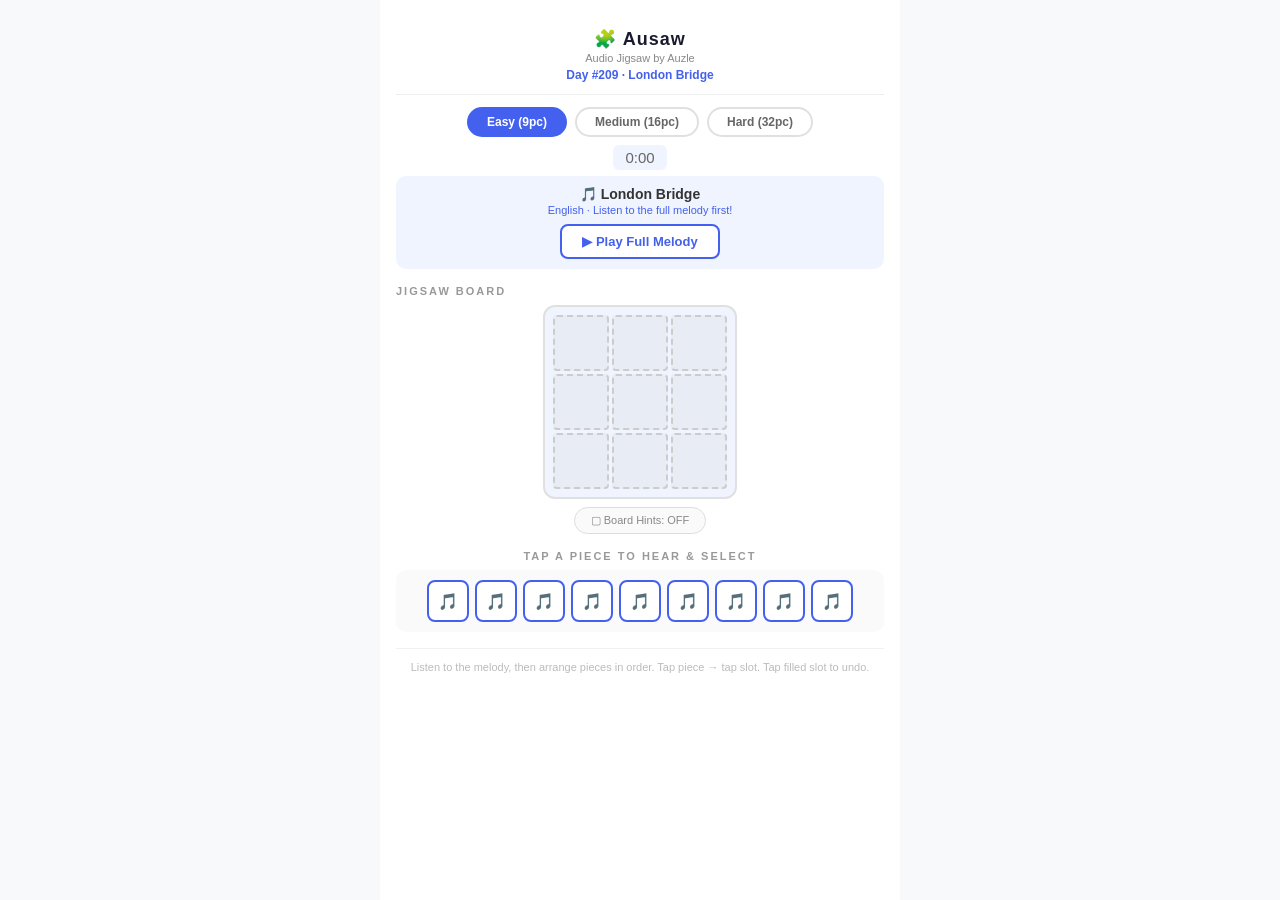
==== commit ba82ca05: "Fix board hints, title melody name, day number Co-authored-by: Copilot <223556219+Copilot@users.nore" ====
--- a/audio-jigsaw.html
+++ b/audio-jigsaw.html
@@ -99,7 +99,8 @@
 // === DAILY PUZZLE ===
 function getDayNum(){
   var today = new Date(); today.setHours(0,0,0,0);
-  return Math.floor((today - EPOCH) / 86400000) + 1;
+  var ep = new Date(EPOCH); ep.setHours(0,0,0,0);
+  return Math.floor((today - ep) / 86400000) + 1;
 }
 function getDailyMelody(){
   var dayNum = getDayNum();
@@ -250,7 +251,7 @@
 
   // Top bar
   var tb=ce('div','top-bar');
-  tb.innerHTML='<h1>\uD83E\uDDE9 Ausaw</h1><div class="subtitle">Audio Jigsaw by Auzle</div><div class="day-info">Day #'+dayNum+' \u00B7 '+melody.lang+'</div>';
+  tb.innerHTML='<h1>\uD83E\uDDE9 Ausaw</h1><div class="subtitle">Audio Jigsaw by Auzle</div><div class="day-info">Day #'+dayNum+' \u00B7 '+melody.name+'</div>';
   app.appendChild(tb);
 
   // Difficulty tabs
@@ -315,13 +316,13 @@
           toast('\u21A9 Piece returned'); render();
         };
       } else {
+        slot.style.position='relative';
         if(state.showBoardHints && state.edgeMap[si]){
-          // Show jigsaw outline as hint
-          var svg=createPieceSVG(pieceSize*0.7,state.edgeMap[si],'rgba(67,97,238,0.08)','#ccc');
-          svg.style.position='absolute';svg.style.top='2px';svg.style.left='2px';
+          var svg=createPieceSVG(pieceSize*0.7,state.edgeMap[si],'rgba(67,97,238,0.1)','#bbb');
+          svg.style.position='absolute';svg.style.top='50%';svg.style.left='50%';
+          svg.style.transform='translate(-50%,-50%)';
           slot.appendChild(svg);
         }
-        slot.textContent=state.showBoardHints?'':'';
         if(state.selectedPiece!==null) slot.classList.add('awaiting');
         slot.onclick=function(){
           if(state.solved||state.isPlaying) return;
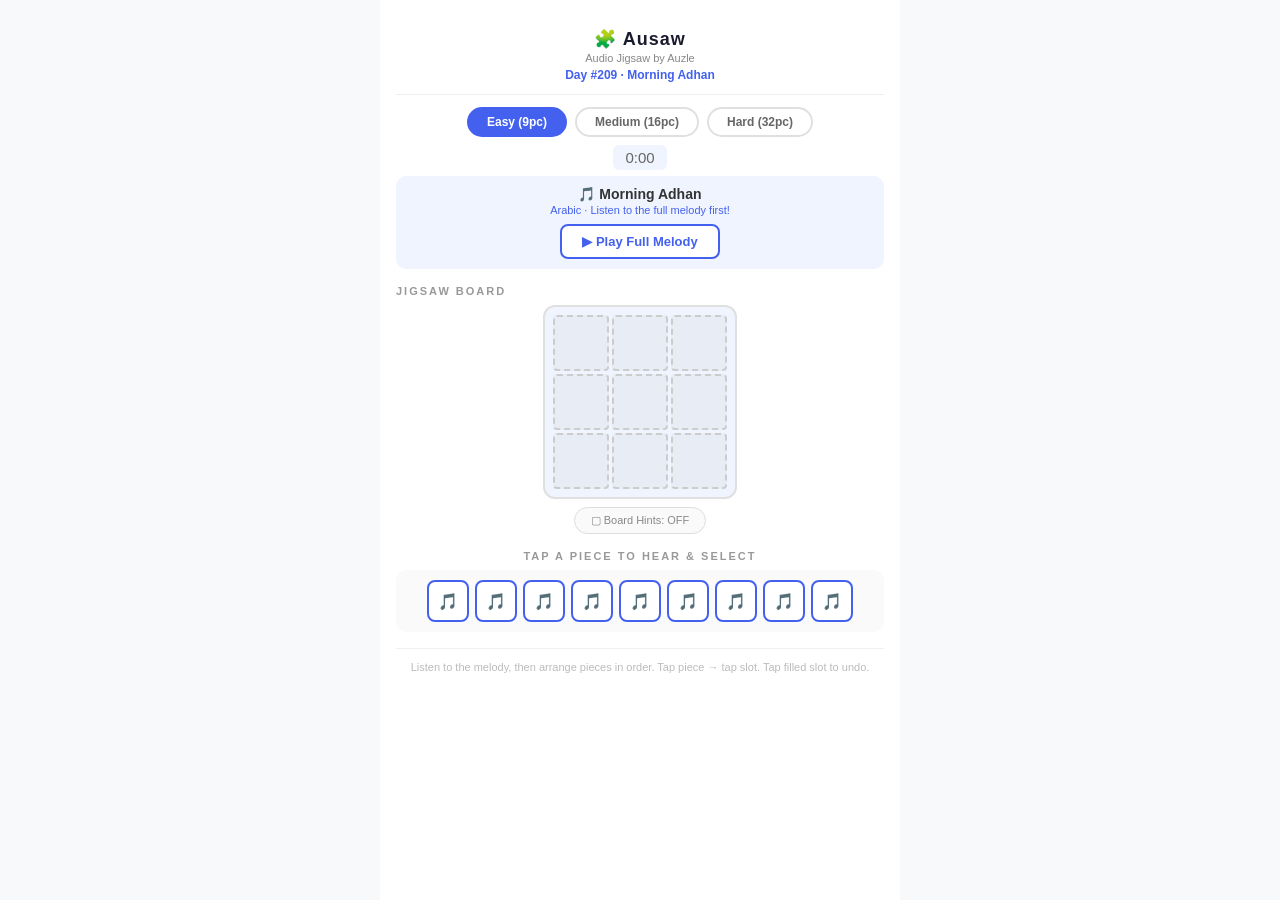
==== commit 544579bb: "Expand Ausaw melodies to 365 across 16 languages Co-authored-by: Copilot <223556219+Copilot@users.no" ====
--- a/audio-jigsaw.html
+++ b/audio-jigsaw.html
@@ -66,7 +66,7 @@
 
 // === MELODIES (Public Domain, multilingual) ===
 var MELODIES = [
-  {name:'Twinkle Twinkle', lang:'English', bpm:120, notes:[[262,1],[262,1],[392,1],[392,1],[440,1],[440,1],[392,2],[349,1],[349,1],[330,1],[330,1],[294,1],[294,1],[262,2],[392,1],[392,1],[349,1],[349,1],[330,1],[330,1],[294,2],[392,1],[392,1],[349,1],[349,1],[330,1],[330,1],[294,2],[262,1],[262,1],[392,1],[392,1],[440,1],[440,1],[392,2],[349,1],[349,1],[330,1],[330,1],[294,1],[294,1],[262,2]]},
+{name:'Twinkle Twinkle', lang:'English', bpm:120, notes:[[262,1],[262,1],[392,1],[392,1],[440,1],[440,1],[392,2],[349,1],[349,1],[330,1],[330,1],[294,1],[294,1],[262,2],[392,1],[392,1],[349,1],[349,1],[330,1],[330,1],[294,2],[392,1],[392,1],[349,1],[349,1],[330,1],[330,1],[294,2],[262,1],[262,1],[392,1],[392,1],[440,1],[440,1],[392,2],[349,1],[349,1],[330,1],[330,1],[294,1],[294,1],[262,2]]},
   {name:'Mary Had a Little Lamb', lang:'English', bpm:140, notes:[[330,1],[294,1],[262,1],[294,1],[330,1],[330,1],[330,2],[294,1],[294,1],[294,2],[330,1],[392,1],[392,2],[330,1],[294,1],[262,1],[294,1],[330,1],[330,1],[330,1],[330,1],[294,1],[294,1],[330,1],[294,1],[262,2]]},
   {name:'Ode to Joy', lang:'German', bpm:120, notes:[[330,1],[330,1],[349,1],[392,1],[392,1],[349,1],[330,1],[294,1],[262,1],[262,1],[294,1],[330,1],[330,1.5],[294,0.5],[294,2],[330,1],[330,1],[349,1],[392,1],[392,1],[349,1],[330,1],[294,1],[262,1],[262,1],[294,1],[330,1],[294,1.5],[262,0.5],[262,2]]},
   {name:'Happy Birthday', lang:'English', bpm:100, notes:[[262,0.75],[262,0.25],[294,1],[262,1],[349,1],[330,2],[262,0.75],[262,0.25],[294,1],[262,1],[392,1],[349,2],[262,0.75],[262,0.25],[523,1],[440,1],[349,1],[330,1],[294,2],[466,0.75],[466,0.25],[440,1],[349,1],[392,1],[349,2]]},
@@ -89,7 +89,348 @@
   {name:'Tala al-Badru Alayna', lang:'Arabic', bpm:90, notes:[[294,2],[330,1],[349,1],[392,2],[392,2],[440,1],[392,1],[349,2],[330,2],[294,2],[330,1],[349,1],[392,2],[349,2],[330,1],[294,1],[262,2],[262,2]]},
   {name:'Nila Nila Odi Va', lang:'Tamil', bpm:120, notes:[[392,1],[392,1],[440,1],[392,1],[330,2],[330,2],[349,1],[349,1],[392,1],[349,1],[294,2],[294,2],[330,1],[349,1],[392,1],[440,1],[392,1],[349,1],[330,2],[330,2]]},
   {name:'Ciranda Cirandinha', lang:'Portuguese', bpm:130, notes:[[262,1],[330,1],[392,1],[392,1],[440,1],[392,1],[330,2],[262,1],[330,1],[392,1],[392,1],[349,1],[330,1],[294,2],[262,1],[294,1],[330,1],[349,1],[330,1],[294,1],[262,2],[262,2]]},
-  {name:'Malaika', lang:'Swahili', bpm:100, notes:[[330,2],[392,1],[440,1],[523,2],[440,2],[392,1],[440,1],[392,2],[330,2],[294,1],[330,1],[392,2],[330,2],[294,2],[262,2],[262,2]]}
+  {name:'Malaika', lang:'Swahili', bpm:100, notes:[[330,2],[392,1],[440,1],[523,2],[440,2],[392,1],[440,1],[392,2],[330,2],[294,1],[330,1],[392,2],[330,2],[294,2],[262,2],[262,2]]},
+  {name:'Hot Cross Buns', lang:'English', bpm:100, notes:[[330, 1.0], [294, 1.0], [262, 2.0], [330, 1.0], [294, 1.0], [262, 2.0], [262, 0.5], [262, 0.5], [262, 0.5], [262, 0.5], [294, 0.5], [294, 0.5], [294, 0.5], [294, 0.5], [330, 1.0], [294, 1.0], [262, 2.0]]},
+  {name:'Three Blind Mice', lang:'English', bpm:120, notes:[[330, 1.0], [294, 1.0], [262, 2.0], [330, 1.0], [294, 1.0], [262, 2.0], [392, 1.0], [349, 1.0], [330, 1.0], [330, 2.0], [392, 1.0], [349, 1.0], [330, 2.0], [392, 0.5], [440, 0.5], [392, 0.5], [349, 0.5], [330, 1.0], [294, 1.0], [330, 1.0], [294, 1.0], [262, 2.0]]},
+  {name:'Old MacDonald', lang:'English', bpm:120, notes:[[262, 1.0], [262, 1.0], [262, 1.0], [196, 1.0], [220, 1.0], [220, 1.0], [196, 2.0], [330, 1.0], [330, 1.0], [294, 1.0], [294, 1.0], [262, 2.0], [196, 2.0], [262, 1.0], [262, 1.0], [262, 1.0], [196, 1.0], [220, 1.0], [220, 1.0], [196, 2.0], [330, 1.0], [330, 1.0], [294, 1.0], [294, 1.0], [262, 2.0]]},
+  {name:'Itsy Bitsy Spider', lang:'English', bpm:110, notes:[[196, 0.5], [262, 0.5], [262, 0.5], [262, 1.0], [294, 0.5], [330, 1.0], [330, 1.0], [294, 0.5], [262, 0.5], [294, 0.5], [330, 0.5], [262, 2.0], [330, 0.5], [330, 0.5], [349, 1.0], [392, 2.0], [392, 1.0], [349, 0.5], [330, 0.5], [349, 0.5], [392, 0.5], [330, 2.0], [262, 0.5], [262, 0.5], [294, 1.0], [330, 1.0], [330, 1.0], [294, 0.5], [262, 0.5], [294, 0.5], [330, 0.5], [262, 2.0]]},
+  {name:'Humpty Dumpty', lang:'English', bpm:100, notes:[[262, 1.0], [262, 0.5], [294, 0.5], [330, 1.0], [262, 1.0], [294, 1.5], [330, 0.5], [349, 1.0], [330, 0.5], [294, 0.5], [262, 2.0], [262, 1.0], [262, 0.5], [294, 0.5], [330, 1.0], [392, 1.0], [349, 1.0], [330, 0.5], [294, 0.5], [262, 2.0]]},
+  {name:'Yankee Doodle', lang:'English', bpm:130, notes:[[262, 1.0], [262, 1.0], [294, 1.0], [330, 1.0], [262, 1.0], [330, 1.0], [294, 2.0], [262, 1.0], [262, 1.0], [294, 1.0], [330, 1.0], [262, 2.0], [247, 2.0], [262, 1.0], [262, 1.0], [294, 1.0], [330, 1.0], [349, 1.0], [330, 1.0], [294, 1.0], [262, 1.0], [247, 1.0], [196, 1.0], [220, 1.0], [247, 1.0], [262, 2.0]]},
+  {name:'Amazing Grace', lang:'English', bpm:80, notes:[[196, 1.0], [262, 2.0], [330, 0.5], [262, 0.5], [330, 2.0], [294, 2.0], [262, 2.0], [220, 2.0], [196, 2.0], [196, 1.0], [262, 2.0], [330, 0.5], [262, 0.5], [330, 2.0], [294, 2.0], [392, 2.0]]},
+  {name:'Auld Lang Syne', lang:'English', bpm:90, notes:[[262, 1.0], [349, 1.5], [349, 0.5], [349, 1.0], [440, 1.0], [392, 1.5], [349, 0.5], [392, 1.0], [440, 1.0], [349, 1.5], [349, 0.5], [440, 1.0], [523, 1.0], [587, 2.0], [587, 1.0], [523, 1.5], [440, 0.5], [440, 1.0], [349, 1.0], [392, 1.5], [349, 0.5], [392, 1.0], [440, 1.0], [349, 1.0], [294, 1.0], [262, 2.0]]},
+  {name:'Silent Night', lang:'English', bpm:80, notes:[[392, 1.5], [440, 0.5], [392, 1.0], [330, 2.0], [392, 1.5], [440, 0.5], [392, 1.0], [330, 2.0], [587, 2.0], [587, 1.0], [494, 2.0], [523, 2.0], [523, 1.0], [392, 2.0], [440, 2.0], [440, 1.0], [523, 1.5], [494, 0.5], [440, 1.0], [392, 1.5], [440, 0.5], [392, 1.0], [330, 2.0]]},
+  {name:'Hush Little Baby', lang:'English', bpm:90, notes:[[262, 1.0], [262, 1.0], [330, 1.0], [392, 1.0], [392, 1.0], [440, 0.5], [392, 0.5], [330, 1.0], [262, 1.0], [262, 1.0], [330, 1.0], [392, 1.0], [349, 1.0], [330, 1.0], [294, 2.0], [294, 1.0], [294, 1.0], [349, 1.0], [440, 1.0], [440, 1.0], [392, 1.0], [330, 2.0]]},
+  {name:'Oh Susanna', lang:'English', bpm:130, notes:[[262, 0.5], [294, 0.5], [330, 1.0], [392, 1.0], [392, 1.0], [440, 1.0], [392, 1.0], [330, 1.0], [262, 1.0], [262, 0.5], [294, 0.5], [330, 1.0], [330, 1.0], [294, 1.0], [262, 1.0], [294, 2.0], [262, 0.5], [294, 0.5], [330, 1.0], [392, 1.0], [392, 1.0], [440, 1.0], [392, 1.0], [330, 1.0], [262, 1.0], [294, 1.0], [330, 1.0], [294, 1.0], [262, 2.0]]},
+  {name:'When the Saints', lang:'English', bpm:120, notes:[[262, 1.0], [330, 1.0], [349, 1.0], [392, 2.0], [262, 1.0], [330, 1.0], [349, 1.0], [392, 2.0], [262, 1.0], [330, 1.0], [349, 1.0], [392, 1.0], [330, 1.0], [262, 1.0], [330, 1.0], [294, 2.0], [330, 1.0], [330, 1.0], [294, 1.0], [262, 1.0], [330, 1.0], [392, 1.0], [392, 1.0], [349, 2.0]]},
+  {name:'Clementine', lang:'English', bpm:100, notes:[[330, 1.5], [330, 0.5], [330, 1.0], [262, 1.0], [330, 1.0], [392, 1.0], [392, 2.0], [392, 2.0], [330, 1.0], [392, 1.0], [440, 1.0], [440, 1.0], [392, 1.0], [330, 1.0], [392, 1.0], [330, 1.0], [294, 2.0], [294, 1.0], [330, 1.0], [349, 1.0], [349, 1.0], [330, 1.0], [294, 1.0], [330, 1.0], [262, 2.0], [262, 2.0]]},
+  {name:'Deck the Halls', lang:'English', bpm:130, notes:[[523, 1.5], [494, 0.5], [440, 1.0], [392, 1.0], [349, 1.0], [392, 1.0], [440, 1.0], [349, 1.0], [392, 0.5], [440, 0.5], [392, 0.5], [349, 0.5], [330, 1.0], [294, 1.0], [262, 2.0], [523, 1.5], [494, 0.5], [440, 1.0], [392, 1.0], [349, 1.0], [392, 1.0], [440, 1.0], [349, 1.0], [392, 1.0], [440, 1.0], [494, 1.0], [392, 1.0], [440, 2.0]]},
+  {name:'She\'ll Be Coming', lang:'English', bpm:130, notes:[[262, 0.5], [262, 0.5], [330, 1.0], [330, 1.0], [330, 1.0], [294, 0.5], [330, 0.5], [349, 2.0], [349, 1.0], [330, 0.5], [349, 0.5], [392, 2.0], [392, 1.0], [392, 1.0], [392, 1.0], [349, 0.5], [392, 0.5], [440, 2.0], [392, 1.0], [330, 1.0], [262, 1.0], [294, 1.0], [262, 2.0]]},
+  {name:'O Tannenbaum', lang:'German', bpm:90, notes:[[262, 1.0], [349, 1.5], [349, 0.5], [349, 1.5], [392, 0.5], [440, 1.5], [440, 0.5], [440, 1.0], [440, 1.5], [392, 0.5], [440, 1.0], [466, 1.0], [330, 1.0], [392, 1.5], [349, 0.5], [349, 2.0], [523, 1.0], [523, 1.0], [440, 1.0], [466, 1.5], [466, 0.5], [392, 2.0], [440, 1.0], [440, 1.0], [349, 1.0], [392, 1.5], [392, 0.5], [330, 2.0]]},
+  {name:'Haenschen Klein', lang:'German', bpm:120, notes:[[392, 1.0], [330, 1.0], [330, 2.0], [349, 1.0], [294, 1.0], [294, 2.0], [262, 1.0], [294, 1.0], [330, 1.0], [349, 1.0], [392, 1.0], [392, 1.0], [392, 2.0], [392, 1.0], [330, 1.0], [330, 2.0], [349, 1.0], [294, 1.0], [294, 2.0], [262, 1.0], [330, 1.0], [392, 1.0], [392, 1.0], [262, 2.0]]},
+  {name:'Summ Summ Summ', lang:'German', bpm:120, notes:[[392, 2.0], [440, 1.0], [440, 1.0], [440, 1.0], [440, 1.0], [392, 2.0], [349, 1.0], [349, 1.0], [349, 1.0], [349, 1.0], [330, 2.0], [294, 1.0], [294, 1.0], [294, 1.0], [294, 1.0], [262, 2.0], [392, 2.0], [440, 1.0], [440, 1.0], [440, 1.0], [440, 1.0], [392, 2.0]]},
+  {name:'Schlaf Kindlein Schlaf', lang:'German', bpm:80, notes:[[262, 2.0], [330, 1.0], [392, 2.0], [392, 1.0], [349, 2.0], [330, 1.0], [294, 2.0], [262, 2.0], [330, 1.0], [392, 2.0], [392, 1.0], [440, 2.0], [392, 2.0], [349, 1.0], [330, 1.0], [294, 2.0], [262, 2.0]]},
+  {name:'Alouette', lang:'French', bpm:120, notes:[[262, 1.0], [330, 1.0], [330, 1.0], [330, 1.0], [294, 1.0], [330, 1.0], [349, 2.0], [262, 1.0], [294, 1.0], [330, 1.0], [330, 1.0], [294, 2.0], [262, 1.0], [330, 1.0], [330, 1.0], [330, 1.0], [294, 1.0], [330, 1.0], [349, 2.0], [330, 1.0], [294, 1.0], [262, 2.0]]},
+  {name:'La Cucaracha', lang:'Spanish', bpm:140, notes:[[262, 0.5], [262, 0.5], [262, 1.0], [349, 1.5], [440, 0.5], [262, 0.5], [262, 0.5], [262, 1.0], [349, 1.5], [440, 0.5], [349, 1.0], [330, 1.0], [294, 1.0], [262, 1.0], [233, 1.0], [220, 1.0], [196, 2.0], [196, 0.5], [196, 0.5], [196, 1.0], [330, 1.5], [392, 0.5], [196, 0.5], [196, 0.5], [196, 1.0], [330, 1.5], [392, 0.5], [330, 1.0], [294, 1.0], [262, 1.0], [233, 1.0], [220, 1.0], [196, 2.0]]},
+  {name:'Korobeiniki', lang:'Russian', bpm:140, notes:[[330, 1.0], [247, 0.5], [262, 0.5], [294, 1.0], [262, 0.5], [247, 0.5], [220, 1.0], [220, 0.5], [262, 0.5], [330, 1.0], [294, 0.5], [262, 0.5], [247, 1.0], [247, 0.5], [262, 0.5], [294, 1.0], [330, 1.0], [262, 1.0], [220, 1.0], [220, 2.0], [294, 1.0], [349, 1.0], [440, 1.0], [392, 0.5], [349, 0.5], [330, 1.0], [262, 0.5], [330, 0.5], [294, 0.5], [262, 0.5], [247, 1.0], [247, 0.5], [262, 0.5], [294, 1.0], [330, 1.0], [262, 1.0], [220, 1.0], [220, 2.0]]},
+  {name:'Kalinka', lang:'Russian', bpm:130, notes:[[330, 2.0], [330, 1.0], [220, 2.0], [247, 1.0], [262, 2.0], [294, 1.0], [330, 2.0], [330, 1.0], [294, 1.0], [262, 1.0], [247, 1.0], [220, 2.0], [220, 0.5], [247, 0.5], [262, 0.5], [294, 0.5], [330, 1.0], [330, 0.5], [330, 0.5], [294, 0.5], [262, 0.5], [247, 0.5], [220, 0.5], [220, 1.0]]},
+  {name:'Chanda Mama Door Ke', lang:'Hindi', bpm:110, notes:[[392, 1.0], [392, 1.0], [440, 1.0], [392, 1.0], [330, 2.0], [330, 2.0], [294, 1.0], [330, 1.0], [392, 1.0], [440, 1.0], [392, 2.0], [440, 1.0], [392, 1.0], [440, 1.0], [392, 1.0], [330, 2.0], [294, 1.0], [330, 1.0], [294, 1.0], [262, 2.0]]},
+  {name:'Nanha Munna Rahi Hoon', lang:'Hindi', bpm:120, notes:[[330, 1.0], [330, 1.0], [294, 1.0], [330, 1.0], [392, 2.0], [440, 1.0], [392, 1.0], [330, 1.0], [294, 1.0], [262, 2.0], [294, 1.0], [330, 1.0], [392, 1.0], [440, 1.0], [392, 2.0], [330, 1.0], [294, 1.0], [262, 2.0]]},
+  {name:'Donguri Korokoro', lang:'Japanese', bpm:120, notes:[[392, 1.0], [330, 1.0], [330, 1.0], [392, 1.0], [440, 1.0], [392, 1.0], [330, 2.0], [294, 1.0], [330, 1.0], [392, 1.0], [330, 1.0], [294, 1.0], [262, 2.0], [392, 1.0], [330, 1.0], [330, 1.0], [392, 1.0], [440, 1.0], [392, 1.0], [330, 2.0], [294, 1.0], [262, 1.0], [294, 1.0], [330, 1.0], [262, 2.0]]},
+  {name:'Spring Song', lang:'Chinese', bpm:100, notes:[[330, 1.0], [330, 1.0], [392, 1.0], [392, 1.0], [440, 1.0], [440, 1.0], [392, 2.0], [330, 1.0], [330, 1.0], [294, 1.0], [294, 1.0], [262, 2.0], [294, 1.0], [294, 1.0], [330, 1.0], [330, 1.0], [392, 1.0], [392, 1.0], [440, 2.0], [392, 1.0], [330, 1.0], [294, 1.0], [262, 1.0], [262, 2.0]]},
+  {name:'Funiculi Funicula', lang:'Italian', bpm:130, notes:[[262, 1.0], [294, 1.0], [330, 1.0], [349, 1.0], [392, 1.0], [440, 1.0], [392, 1.0], [349, 1.0], [330, 1.0], [294, 1.0], [262, 2.0], [392, 1.0], [392, 1.0], [440, 1.0], [392, 1.0], [349, 1.0], [330, 1.0], [294, 1.0], [330, 1.0], [349, 1.0], [392, 2.0], [523, 1.0], [494, 1.0], [440, 1.0], [392, 1.0], [349, 1.0], [330, 1.0], [294, 1.0], [262, 2.0]]},
+  {name:'Naa Chinni Maata', lang:'Telugu', bpm:110, notes:[[392, 1.0], [440, 1.0], [392, 1.0], [330, 1.0], [294, 2.0], [330, 1.0], [392, 1.0], [440, 1.0], [392, 1.0], [330, 1.0], [294, 2.0], [262, 2.0], [294, 1.0], [330, 1.0], [392, 1.0], [440, 1.0], [392, 2.0], [330, 1.0], [294, 1.0], [330, 1.0], [262, 2.0]]},
+  {name:'Amar Shonar Bangla', lang:'Bengali', bpm:100, notes:[[330, 1.0], [330, 0.5], [330, 0.5], [294, 1.0], [330, 1.0], [392, 1.0], [392, 1.0], [440, 1.0], [392, 1.0], [330, 2.0], [294, 1.0], [330, 1.0], [392, 2.0], [440, 1.0], [392, 1.0], [330, 1.0], [294, 1.0], [262, 2.0], [262, 2.0]]},
+  {name:'Morning Walk', lang:'English', bpm:120, notes:[[262, 1], [262, 2], [294, 2], [294, 2], [330, 1], [330, 0.5], [330, 0.5], [330, 1.5], [392, 2], [349, 1.5], [440, 1], [494, 0.5], [392, 1.5], [494, 1], [587, 0.5], [659, 1], [587, 1], [587, 2], [294, 0.5], [262, 1.5]]},
+  {name:'Summer Rain', lang:'English', bpm:120, notes:[[262, 1], [262, 1], [262, 2], [262, 1.5], [262, 0.5], [330, 1], [294, 1], [349, 1], [349, 0.5], [330, 1], [294, 2], [294, 2], [262, 1], [262, 2], [262, 0.5], [262, 0.5], [262, 0.5], [262, 2]]},
+  {name:'Garden Path', lang:'English', bpm:120, notes:[[262, 2], [262, 0.5], [262, 0.5], [294, 1], [330, 1], [262, 1], [330, 2], [330, 1], [392, 2], [349, 0.5], [330, 1], [262, 1], [294, 1], [294, 0.5], [294, 1], [330, 1], [330, 2], [330, 2], [392, 2], [349, 1], [294, 1], [330, 1], [294, 1.5], [262, 1], [262, 1]]},
+  {name:'Evening Song', lang:'English', bpm:120, notes:[[262, 0.5], [262, 1], [262, 0.5], [330, 1], [349, 1], [349, 2], [392, 1.5], [440, 1], [392, 1], [330, 1], [330, 1.5], [262, 0.5], [262, 2], [262, 2], [294, 1], [262, 1], [262, 1], [330, 0.5], [294, 1], [262, 1], [262, 2], [330, 1], [330, 1], [330, 2], [349, 2], [392, 1], [262, 1], [262, 1.5]]},
+  {name:'Meadow Wind', lang:'English', bpm:120, notes:[[262, 2], [330, 0.5], [330, 1], [392, 2], [349, 1], [330, 2], [392, 1], [349, 1], [330, 0.5], [294, 1], [349, 2], [349, 1.5], [294, 1], [262, 1], [262, 2], [262, 1], [262, 1], [330, 1], [294, 1], [349, 1], [330, 0.5], [262, 2]]},
+  {name:'Starlit Path', lang:'English', bpm:120, notes:[[262, 2], [330, 0.5], [330, 1.5], [330, 1], [294, 1], [262, 0.5], [262, 1], [330, 0.5], [330, 0.5], [262, 1], [294, 0.5], [330, 2], [392, 1], [440, 1], [440, 2], [349, 1], [349, 1], [440, 1.5], [523, 1], [523, 0.5], [587, 2], [523, 1.5], [494, 0.5], [294, 1], [262, 0.5]]},
+  {name:'River Dance', lang:'English', bpm:120, notes:[[262, 1], [262, 1], [262, 2], [262, 1], [262, 2], [294, 0.5], [330, 1.5], [349, 1], [349, 0.5], [392, 1], [330, 1], [262, 1], [294, 1], [294, 1.5], [262, 2], [262, 0.5], [262, 1], [330, 1], [262, 1]]},
+  {name:'Harbor Lights', lang:'English', bpm:120, notes:[[262, 1], [262, 0.5], [262, 1], [262, 1.5], [262, 1], [294, 2], [262, 2], [330, 2], [294, 0.5], [330, 0.5], [294, 1], [330, 1], [349, 2], [392, 1], [440, 0.5], [440, 1.5], [494, 1], [587, 0.5], [587, 1], [587, 1], [523, 1.5], [494, 0.5], [440, 1.5], [440, 2], [494, 2], [262, 1], [262, 2]]},
+  {name:'Country Lane', lang:'English', bpm:120, notes:[[262, 1], [262, 1], [262, 1], [262, 1], [262, 1], [262, 1], [262, 1], [262, 1], [262, 1], [294, 0.5], [349, 2], [392, 1], [440, 1], [494, 2], [440, 2], [349, 0.5], [440, 2], [523, 1], [440, 0.5], [349, 1], [330, 1], [262, 0.5]]},
+  {name:'Autumn Leaves', lang:'English', bpm:120, notes:[[262, 1], [330, 0.5], [330, 2], [294, 1], [330, 1.5], [349, 1], [440, 1], [440, 2], [440, 2], [392, 1.5], [392, 2], [349, 0.5], [392, 1], [392, 1], [330, 1.5], [330, 1], [294, 1], [349, 1], [392, 1], [392, 2], [330, 1], [330, 1], [262, 2]]},
+  {name:'Winter Frost', lang:'English', bpm:100, notes:[[262, 1], [294, 2], [262, 1], [262, 1], [262, 1], [294, 2], [349, 1], [392, 1], [392, 1], [349, 1], [349, 0.5], [349, 1], [440, 0.5], [392, 0.5], [392, 1], [349, 1], [392, 2], [392, 1.5], [440, 1], [494, 2], [523, 1.5], [494, 2], [330, 1], [262, 0.5]]},
+  {name:'Spring Bloom', lang:'English', bpm:100, notes:[[262, 1], [294, 1], [262, 1], [330, 1], [294, 1], [262, 2], [262, 1.5], [262, 2], [262, 2], [262, 1.5], [262, 1.5], [294, 1], [294, 1], [262, 1], [262, 2], [262, 1], [294, 2], [294, 0.5], [349, 1], [330, 2], [262, 1], [262, 1], [262, 1], [262, 1], [294, 1], [330, 0.5], [262, 1]]},
+  {name:'Sunny Day', lang:'English', bpm:100, notes:[[262, 0.5], [262, 1], [262, 1], [262, 1], [262, 1], [262, 1.5], [294, 0.5], [294, 0.5], [262, 2], [330, 1.5], [349, 1], [392, 1], [349, 0.5], [349, 1], [392, 0.5], [349, 1], [294, 1], [349, 1], [294, 1], [262, 1], [294, 1], [262, 1], [330, 1.5], [349, 2], [294, 1], [262, 0.5], [294, 1], [262, 1]]},
+  {name:'Moonlight', lang:'English', bpm:100, notes:[[262, 1], [294, 1.5], [262, 1], [262, 1], [330, 2], [294, 2], [294, 0.5], [330, 2], [349, 2], [349, 2], [440, 0.5], [523, 0.5], [587, 1], [587, 1], [659, 0.5], [659, 1], [294, 0.5], [262, 2]]},
+  {name:'Woodland Trail', lang:'English', bpm:100, notes:[[262, 0.5], [262, 0.5], [294, 0.5], [330, 0.5], [294, 1.5], [262, 1], [262, 2], [330, 1.5], [349, 1], [392, 0.5], [494, 1], [494, 1], [587, 1], [494, 2], [494, 1], [587, 1.5], [523, 1], [587, 0.5], [587, 0.5], [659, 0.5], [587, 2], [494, 1], [494, 2], [440, 1], [494, 0.5], [523, 2], [262, 0.5], [262, 1]]},
+  {name:'Lighthouse', lang:'English', bpm:100, notes:[[262, 2], [294, 2], [294, 1], [349, 1], [294, 0.5], [349, 2], [349, 1], [392, 0.5], [349, 2], [392, 0.5], [440, 1], [392, 0.5], [349, 1], [349, 2], [349, 1], [392, 1], [494, 1], [587, 2], [587, 1.5], [659, 1], [659, 1], [659, 0.5], [659, 1], [659, 1.5], [294, 2], [262, 0.5]]},
+  {name:'Seaside Breeze', lang:'English', bpm:100, notes:[[262, 1], [262, 0.5], [294, 1], [330, 1], [262, 1], [294, 1], [262, 1], [262, 1], [262, 1], [262, 2], [262, 1], [294, 1], [262, 2], [262, 2], [262, 1], [262, 1.5], [330, 0.5], [349, 0.5], [349, 1], [440, 1], [440, 0.5], [494, 1], [494, 2], [262, 1], [262, 0.5]]},
+  {name:'Mountain Echo', lang:'English', bpm:100, notes:[[262, 0.5], [262, 1], [294, 1], [349, 1], [349, 1], [349, 1], [349, 0.5], [294, 1], [294, 1], [294, 1], [262, 1.5], [262, 0.5], [262, 0.5], [330, 2], [294, 2], [262, 1], [262, 0.5], [262, 0.5], [262, 1], [262, 2], [294, 0.5], [262, 1]]},
+  {name:'Harvest Moon', lang:'English', bpm:100, notes:[[262, 0.5], [262, 2], [294, 1.5], [349, 0.5], [392, 2], [392, 2], [392, 2], [349, 1], [440, 1], [494, 1], [494, 0.5], [523, 1], [587, 0.5], [587, 1], [494, 2], [523, 1], [659, 1], [523, 1.5], [494, 0.5], [440, 0.5], [523, 1], [330, 2], [262, 1]]},
+  {name:'Dawn Chorus', lang:'English', bpm:100, notes:[[262, 1], [262, 0.5], [262, 1], [262, 1], [262, 1], [262, 1], [262, 1], [262, 1], [262, 0.5], [262, 1], [262, 1], [262, 2], [262, 1.5], [262, 1], [262, 2], [262, 2], [262, 2], [330, 0.5], [262, 1]]},
+  {name:'Fireside', lang:'English', bpm:90, notes:[[262, 2], [262, 2], [262, 0.5], [262, 1], [262, 1], [262, 1], [262, 1], [262, 0.5], [262, 1], [262, 1], [294, 0.5], [294, 1], [262, 0.5], [262, 2], [262, 1], [262, 1], [294, 1], [330, 0.5], [330, 0.5], [294, 0.5], [262, 2]]},
+  {name:'Misty Morning', lang:'English', bpm:90, notes:[[262, 1.5], [330, 2], [330, 1], [262, 1], [294, 1], [294, 1], [294, 0.5], [330, 0.5], [392, 1.5], [349, 1], [349, 1], [294, 1], [262, 0.5], [262, 1], [294, 1.5], [330, 1.5], [330, 1], [262, 1], [294, 0.5], [330, 1], [294, 1], [262, 2]]},
+  {name:'Golden Hour', lang:'English', bpm:90, notes:[[262, 1], [262, 1], [294, 0.5], [262, 1], [262, 1], [262, 0.5], [262, 1], [262, 1], [262, 1.5], [330, 2], [262, 1], [262, 2], [330, 1], [349, 1], [330, 1], [349, 1], [392, 0.5], [440, 2], [523, 0.5], [659, 1], [659, 0.5], [659, 1.5], [659, 0.5], [659, 2], [587, 1], [523, 1], [262, 1], [262, 1]]},
+  {name:'Silver Stream', lang:'English', bpm:90, notes:[[262, 0.5], [262, 1], [262, 1], [262, 1], [262, 1.5], [262, 1.5], [330, 1], [349, 1], [330, 2], [349, 1], [349, 1.5], [330, 2], [330, 0.5], [392, 1], [392, 1.5], [494, 1], [523, 1.5], [523, 0.5], [494, 1], [494, 2], [262, 1], [262, 1]]},
+  {name:'Cherry Lane', lang:'English', bpm:90, notes:[[262, 1], [330, 1], [294, 0.5], [262, 2], [262, 1], [294, 1], [349, 0.5], [330, 1], [330, 1], [349, 1], [294, 2], [262, 1], [262, 0.5], [262, 1], [262, 1], [294, 1], [294, 2], [349, 1], [330, 1], [262, 0.5]]},
+  {name:'Willow Song', lang:'English', bpm:90, notes:[[262, 1.5], [262, 1], [262, 1], [262, 1], [294, 2], [262, 1], [294, 0.5], [349, 0.5], [392, 1], [392, 0.5], [440, 0.5], [494, 1], [523, 0.5], [587, 2], [587, 1], [494, 0.5], [523, 1], [494, 1], [494, 2], [392, 2], [349, 1], [330, 1], [294, 0.5], [262, 2], [330, 1], [262, 2]]},
+  {name:'Daisy Chain', lang:'English', bpm:90, notes:[[262, 0.5], [262, 1], [262, 1], [294, 2], [262, 0.5], [294, 1], [330, 0.5], [349, 0.5], [392, 1.5], [494, 2], [392, 1], [392, 2], [440, 1], [392, 2], [494, 1], [494, 1], [294, 1], [262, 0.5]]},
+  {name:'Cloud Nine', lang:'English', bpm:90, notes:[[262, 0.5], [262, 0.5], [294, 1], [262, 1], [262, 1], [262, 2], [294, 1], [262, 1], [262, 2], [262, 1], [262, 2], [262, 2], [262, 1], [262, 1], [262, 2], [262, 1], [262, 2], [330, 0.5], [262, 1], [294, 1], [349, 1.5], [330, 1], [294, 0.5], [294, 1], [262, 1]]},
+  {name:'Temple Bells', lang:'Hindi', bpm:110, notes:[[262, 1], [262, 1], [262, 2], [262, 0.5], [262, 1], [294, 1.5], [330, 0.5], [330, 1], [392, 1], [440, 2], [392, 2], [466, 1.5], [523, 0.5], [523, 1], [466, 1], [440, 1.5], [392, 1], [466, 1], [262, 1.5], [262, 1]]},
+  {name:'Monsoon Dance', lang:'Hindi', bpm:110, notes:[[262, 1], [262, 0.5], [262, 0.5], [262, 1], [262, 2], [294, 1], [262, 1], [262, 2], [294, 1], [330, 1], [349, 1.5], [330, 2], [349, 1], [330, 1], [392, 1], [392, 1], [440, 0.5], [466, 1], [523, 1], [659, 2], [587, 0.5], [330, 0.5], [262, 1]]},
+  {name:'Ganga Breeze', lang:'Hindi', bpm:110, notes:[[262, 1], [330, 2], [392, 1.5], [349, 1], [392, 0.5], [330, 1.5], [349, 1], [349, 1], [330, 0.5], [330, 1], [330, 1], [392, 1], [440, 2], [392, 0.5], [349, 1], [440, 2], [466, 0.5], [392, 1], [440, 1], [392, 1], [466, 1], [587, 1.5], [330, 1], [262, 1]]},
+  {name:'Lotus Bloom', lang:'Hindi', bpm:110, notes:[[262, 1], [262, 0.5], [262, 2], [262, 1], [294, 0.5], [262, 1], [262, 1.5], [294, 2], [262, 1], [330, 1.5], [330, 1], [349, 1], [294, 1], [294, 1.5], [330, 1], [349, 1], [349, 1.5], [294, 1], [294, 1], [262, 2], [330, 1], [262, 0.5]]},
+  {name:'Holi Colors', lang:'Hindi', bpm:110, notes:[[262, 1], [294, 1], [262, 2], [262, 1], [262, 1], [262, 1], [262, 1], [262, 1], [294, 0.5], [330, 0.5], [392, 0.5], [330, 0.5], [349, 2], [330, 1.5], [262, 2], [262, 1], [262, 0.5], [294, 0.5], [330, 0.5], [392, 0.5], [330, 1], [349, 0.5], [392, 2], [466, 1], [523, 1], [262, 1.5], [262, 2]]},
+  {name:'Diwali Lights', lang:'Hindi', bpm:110, notes:[[262, 1], [262, 1], [262, 1], [262, 1.5], [294, 1], [349, 1], [330, 1], [294, 2], [262, 1], [262, 1.5], [262, 2], [330, 0.5], [294, 2], [330, 1], [392, 1], [392, 1], [330, 1], [262, 1]]},
+  {name:'Morning Raga', lang:'Hindi', bpm:110, notes:[[262, 1], [262, 2], [330, 0.5], [392, 1], [466, 1.5], [523, 1], [466, 2], [587, 1], [659, 0.5], [587, 1], [659, 1], [587, 1], [659, 1], [659, 1], [659, 2], [587, 1], [330, 0.5], [262, 0.5]]},
+  {name:'Peacock Dance', lang:'Hindi', bpm:110, notes:[[262, 0.5], [262, 0.5], [262, 1], [294, 1], [294, 2], [349, 0.5], [392, 1], [440, 2], [349, 0.5], [330, 1], [349, 1], [392, 0.5], [392, 2], [466, 1.5], [440, 1], [349, 1.5], [330, 1], [349, 0.5], [349, 1], [392, 0.5], [294, 1], [262, 1]]},
+  {name:'Saffron Fields', lang:'Hindi', bpm:110, notes:[[262, 1], [262, 2], [262, 1], [330, 1], [262, 2], [330, 1], [262, 1], [262, 1.5], [294, 1], [294, 2], [294, 1.5], [262, 1], [262, 2], [262, 1], [262, 1], [262, 1.5], [262, 0.5], [294, 2], [330, 1], [349, 0.5], [262, 1.5], [262, 2]]},
+  {name:'Jasmine Night', lang:'Hindi', bpm:110, notes:[[262, 1], [294, 2], [262, 1], [262, 1], [262, 1], [262, 1.5], [330, 1], [262, 1], [330, 1], [392, 0.5], [392, 1], [392, 1], [440, 2], [466, 1], [392, 1], [349, 2], [392, 1], [349, 1], [330, 0.5], [294, 1], [330, 0.5], [294, 2], [294, 1], [262, 1]]},
+  {name:'Chai Morning', lang:'Hindi', bpm:110, notes:[[262, 1.5], [262, 1], [330, 1], [294, 1], [349, 1], [392, 1], [330, 0.5], [349, 1.5], [392, 1], [330, 1], [330, 1], [349, 2], [330, 0.5], [330, 2], [294, 1], [262, 1], [330, 1], [349, 0.5], [349, 1], [294, 1], [262, 2], [294, 1], [330, 1.5], [262, 0.5]]},
+  {name:'Riverside Prayer', lang:'Hindi', bpm:110, notes:[[262, 1.5], [262, 1], [262, 0.5], [262, 1], [330, 0.5], [330, 0.5], [349, 1], [349, 1], [440, 2], [440, 2], [392, 2], [330, 1], [349, 0.5], [294, 1], [294, 1], [262, 2], [294, 1], [262, 0.5], [262, 1], [294, 1], [262, 2], [294, 1], [330, 1.5], [262, 1]]},
+  {name:'Mountain Hymn', lang:'Hindi', bpm:100, notes:[[262, 1], [294, 2], [262, 2], [262, 1.5], [262, 2], [294, 1.5], [262, 0.5], [311, 0.5], [262, 1], [294, 1], [311, 1], [262, 0.5], [262, 1], [262, 1], [262, 1], [262, 1], [311, 2], [262, 2]]},
+  {name:'Kite Festival', lang:'Hindi', bpm:100, notes:[[262, 1], [262, 2], [262, 1], [262, 2], [294, 1], [262, 1], [262, 1], [294, 1], [311, 1], [262, 1], [262, 1], [294, 1], [294, 1], [349, 1], [311, 0.5], [262, 1], [294, 1], [262, 2]]},
+  {name:'Mango Season', lang:'Hindi', bpm:100, notes:[[262, 1.5], [294, 1], [349, 1], [294, 1], [262, 1.5], [262, 2], [311, 0.5], [349, 1], [349, 0.5], [311, 1.5], [294, 1.5], [262, 2], [262, 2], [262, 0.5], [262, 2], [262, 1], [294, 1], [311, 1], [311, 0.5], [294, 0.5], [262, 1], [262, 2], [294, 1.5], [262, 0.5]]},
+  {name:'Garden of Peace', lang:'Hindi', bpm:100, notes:[[262, 1], [262, 2], [262, 2], [294, 1], [262, 1], [262, 1], [294, 1.5], [294, 2], [294, 0.5], [349, 2], [311, 0.5], [294, 2], [262, 1], [262, 1], [294, 1], [349, 1], [311, 1], [311, 1], [294, 1], [294, 0.5], [262, 2], [262, 1], [262, 1]]},
+  {name:'Sacred Dawn', lang:'Hindi', bpm:100, notes:[[262, 1], [262, 2], [262, 1], [294, 1], [262, 1.5], [311, 1], [294, 1], [311, 2], [311, 0.5], [294, 1], [311, 1], [392, 0.5], [349, 2], [392, 1], [349, 1], [294, 2], [262, 2], [262, 1], [262, 1.5], [262, 1], [294, 0.5], [349, 1.5], [294, 0.5], [311, 1], [349, 1], [311, 1.5], [262, 2]]},
+  {name:'Evening Aarti', lang:'Hindi', bpm:100, notes:[[262, 1.5], [262, 1], [262, 2], [262, 2], [294, 1.5], [262, 0.5], [294, 0.5], [262, 2], [294, 1.5], [262, 1], [262, 1], [262, 0.5], [294, 0.5], [294, 1], [311, 2], [311, 1], [392, 2], [440, 1], [523, 2], [587, 1], [587, 0.5], [622, 2], [622, 1], [523, 2], [523, 1], [311, 1], [262, 0.5]]},
+  {name:'Raindrop Song', lang:'Hindi', bpm:100, notes:[[262, 0.5], [311, 1], [311, 1], [294, 1], [262, 0.5], [262, 1], [311, 2], [294, 1], [311, 1], [349, 0.5], [294, 2], [311, 1], [311, 2], [311, 1], [294, 2], [294, 2], [262, 1], [294, 0.5], [311, 1], [311, 0.5], [349, 0.5], [311, 1.5], [262, 0.5]]},
+  {name:'Starry Raat', lang:'Hindi', bpm:100, notes:[[262, 1.5], [262, 0.5], [294, 0.5], [262, 2], [262, 1], [262, 2], [262, 2], [262, 0.5], [262, 1], [262, 1], [262, 2], [294, 1], [262, 1], [262, 1], [262, 1], [262, 1], [262, 2], [311, 2], [311, 1.5], [311, 0.5], [294, 1], [262, 1], [262, 1], [294, 0.5], [262, 0.5]]},
+  {name:'Sunshine Dhun', lang:'Hindi', bpm:100, notes:[[262, 0.5], [311, 1], [262, 1], [311, 1], [392, 1], [392, 1], [466, 1], [587, 1], [466, 1], [466, 0.5], [466, 1.5], [392, 1], [349, 1], [392, 1], [349, 0.5], [311, 1], [392, 1], [349, 1], [392, 1], [440, 1], [523, 1], [262, 1], [262, 1.5]]},
+  {name:'Village Well', lang:'Hindi', bpm:100, notes:[[262, 2], [262, 1], [262, 2], [262, 2], [262, 1], [294, 1], [262, 1], [262, 1], [262, 0.5], [262, 1], [294, 1], [262, 0.5], [311, 1], [294, 1.5], [262, 0.5], [294, 1], [311, 1], [294, 0.5], [262, 2], [262, 1], [262, 0.5], [262, 2]]},
+  {name:'Bangle Song', lang:'Hindi', bpm:100, notes:[[262, 1], [262, 1], [294, 1], [294, 1], [311, 2], [349, 1.5], [294, 1], [294, 1], [262, 2], [294, 1], [262, 1.5], [311, 2], [311, 1], [294, 0.5], [311, 1], [349, 0.5], [392, 2], [349, 2], [311, 1], [392, 1], [440, 2], [466, 0.5], [466, 1], [466, 1], [587, 0.5], [587, 1], [311, 1], [262, 0.5]]},
+  {name:'Festival March', lang:'Hindi', bpm:90, notes:[[262, 2], [262, 0.5], [330, 1], [330, 2], [294, 1], [330, 2], [330, 1], [392, 2], [349, 1.5], [440, 1.5], [523, 1], [659, 2], [659, 2], [587, 1], [587, 1], [659, 1], [659, 0.5], [659, 1], [659, 1], [659, 2], [659, 2], [262, 1.5], [262, 2]]},
+  {name:'Flute Song', lang:'Hindi', bpm:90, notes:[[262, 0.5], [262, 1.5], [262, 2], [294, 1], [330, 1], [262, 0.5], [330, 2], [330, 1], [262, 1], [330, 1.5], [349, 1], [330, 1], [294, 1], [294, 1.5], [294, 1], [330, 1], [330, 2], [262, 1], [330, 1], [294, 1], [294, 0.5], [330, 2], [349, 1], [294, 1], [330, 2], [330, 0.5], [262, 1]]},
+  {name:'Rangoli', lang:'Hindi', bpm:90, notes:[[262, 2], [294, 2], [330, 1], [349, 0.5], [349, 1], [330, 2], [330, 1], [330, 0.5], [349, 0.5], [349, 2], [392, 0.5], [330, 1], [349, 1], [349, 1], [330, 1.5], [392, 1], [392, 2], [349, 1.5], [349, 0.5], [349, 1.5], [440, 1], [440, 1], [392, 2], [440, 1], [523, 1], [262, 1.5], [262, 1]]},
+  {name:'Puja Bells', lang:'Hindi', bpm:90, notes:[[262, 1.5], [330, 0.5], [294, 1.5], [294, 2], [294, 0.5], [294, 1], [262, 1], [294, 0.5], [262, 1], [262, 0.5], [262, 2], [262, 1], [262, 1], [330, 1.5], [330, 1], [349, 1], [392, 1], [440, 1], [494, 1], [494, 2], [294, 1], [262, 1]]},
+  {name:'Harvest Dance', lang:'Hindi', bpm:90, notes:[[262, 1], [262, 2], [262, 1], [294, 1], [330, 1], [330, 1], [262, 1], [262, 1], [262, 1], [262, 1], [330, 1], [294, 1], [262, 2], [262, 0.5], [262, 0.5], [330, 2], [294, 1], [262, 1], [262, 1], [262, 1], [294, 1], [262, 0.5]]},
+  {name:'Silk Road', lang:'Hindi', bpm:90, notes:[[262, 0.5], [294, 2], [294, 1.5], [330, 0.5], [330, 1], [330, 2], [294, 1], [330, 1], [294, 2], [294, 1], [294, 1.5], [330, 2], [294, 1], [294, 2], [330, 0.5], [330, 1], [330, 1], [294, 0.5], [330, 1], [262, 2]]},
+  {name:'Moonlit Ghats', lang:'Hindi', bpm:90, notes:[[262, 1], [262, 1], [262, 0.5], [330, 1], [330, 1], [392, 2], [392, 1], [440, 1.5], [349, 1], [440, 1], [349, 2], [330, 0.5], [294, 2], [349, 1], [294, 1.5], [294, 1], [294, 1], [262, 0.5], [262, 2], [262, 0.5], [294, 0.5], [294, 2], [262, 1.5]]},
+  {name:'Krishna Melody', lang:'Hindi', bpm:90, notes:[[262, 1], [262, 1], [262, 0.5], [262, 0.5], [262, 0.5], [262, 1.5], [262, 1], [262, 1], [262, 1.5], [330, 1], [330, 1.5], [294, 1], [294, 1], [262, 1], [294, 1], [330, 1], [330, 1], [349, 0.5], [440, 1], [330, 1], [262, 1]]},
+  {name:'Radha Dance', lang:'Hindi', bpm:90, notes:[[262, 1], [294, 1], [262, 1], [262, 1], [262, 0.5], [330, 0.5], [349, 1.5], [392, 2], [349, 2], [440, 1], [392, 1], [440, 1], [494, 1], [440, 1], [392, 1], [330, 1], [294, 0.5], [330, 0.5], [330, 1], [330, 1], [330, 0.5], [294, 1], [330, 1.5], [262, 0.5]]},
+  {name:'Sandalwood', lang:'Hindi', bpm:90, notes:[[262, 1], [262, 1], [294, 1], [262, 1], [262, 1.5], [262, 1], [262, 1], [262, 1], [262, 1], [262, 1], [262, 2], [262, 0.5], [262, 1], [262, 1], [262, 1], [294, 1.5], [330, 1], [349, 1], [294, 0.5], [294, 1], [294, 1.5], [294, 1], [262, 1], [262, 1]]},
+  {name:'Veena Song', lang:'Hindi', bpm:90, notes:[[262, 1], [262, 1], [294, 1], [330, 1], [330, 1], [330, 0.5], [262, 0.5], [262, 2], [294, 1], [294, 1.5], [349, 2], [392, 1], [392, 2], [392, 1], [392, 1], [440, 0.5], [392, 1], [330, 1], [330, 2], [330, 1], [330, 1.5], [294, 1], [330, 2], [294, 1], [262, 0.5], [262, 1]]},
+  {name:'Plum Blossom', lang:'Chinese', bpm:90, notes:[[262, 2], [330, 2], [262, 1], [262, 1], [262, 0.5], [330, 1], [330, 1], [262, 0.5], [294, 0.5], [330, 0.5], [330, 0.5], [262, 1.5], [330, 0.5], [330, 2], [392, 1], [392, 1], [392, 0.5], [392, 2], [440, 0.5], [440, 1.5], [294, 1], [262, 1]]},
+  {name:'Mountain Stream', lang:'Chinese', bpm:90, notes:[[262, 0.5], [294, 2], [294, 1], [330, 0.5], [392, 1.5], [330, 1.5], [440, 1.5], [587, 0.5], [587, 2], [523, 0.5], [587, 1], [659, 1], [784, 0.5], [784, 1], [784, 1], [784, 1.5], [784, 1], [784, 2], [659, 2], [784, 0.5], [784, 1], [784, 2], [784, 1.5], [784, 1], [330, 1.5], [262, 1]]},
+  {name:'Jade Garden', lang:'Chinese', bpm:90, notes:[[262, 1], [262, 1], [262, 2], [294, 1], [294, 2], [294, 2], [262, 2], [262, 0.5], [294, 1], [392, 0.5], [392, 2], [523, 1], [440, 0.5], [392, 0.5], [330, 0.5], [294, 0.5], [294, 0.5], [262, 1]]},
+  {name:'Spring Festival', lang:'Chinese', bpm:90, notes:[[262, 1], [262, 2], [330, 1], [262, 0.5], [262, 0.5], [262, 2], [294, 1.5], [330, 0.5], [392, 1], [330, 0.5], [330, 1.5], [330, 1], [440, 1], [440, 1], [330, 2], [392, 2], [440, 1], [392, 1], [392, 0.5], [523, 1], [587, 1], [659, 0.5], [784, 1.5], [784, 2], [659, 1], [294, 2], [262, 1]]},
+  {name:'Moon Gate', lang:'Chinese', bpm:90, notes:[[262, 0.5], [294, 1], [262, 2], [262, 1], [262, 1], [262, 1], [262, 1], [262, 0.5], [294, 1], [262, 1.5], [330, 1], [294, 2], [392, 0.5], [440, 1], [440, 0.5], [440, 2], [523, 1.5], [392, 1], [440, 1.5], [330, 0.5], [262, 1]]},
+  {name:'Bamboo Forest', lang:'Chinese', bpm:90, notes:[[262, 1], [294, 1], [330, 1], [392, 0.5], [330, 0.5], [440, 1], [587, 1.5], [523, 1], [523, 1], [587, 1], [784, 1], [784, 1], [659, 0.5], [659, 2], [784, 0.5], [659, 1], [784, 1], [262, 1.5], [262, 1]]},
+  {name:'Dragon Dance', lang:'Chinese', bpm:90, notes:[[262, 1.5], [330, 1], [330, 1.5], [440, 1.5], [523, 1], [523, 2], [587, 0.5], [659, 1], [587, 1], [659, 1], [784, 1], [587, 2], [587, 1], [523, 1], [587, 2], [659, 1.5], [523, 2], [440, 1], [440, 1], [392, 0.5], [330, 1], [330, 0.5], [330, 2], [440, 0.5], [262, 1], [262, 1]]},
+  {name:'Silk Thread', lang:'Chinese', bpm:90, notes:[[262, 0.5], [294, 2], [294, 0.5], [330, 2], [262, 1], [294, 1], [294, 1], [262, 1], [330, 1], [392, 1], [392, 2], [440, 2], [523, 1], [587, 1], [659, 1], [587, 1], [523, 1], [440, 1.5], [587, 1], [440, 1], [440, 0.5], [262, 1], [262, 1]]},
+  {name:'Lotus Pond', lang:'Chinese', bpm:90, notes:[[262, 1], [262, 0.5], [262, 1.5], [330, 0.5], [330, 2], [440, 1], [330, 2], [392, 1], [330, 1], [440, 2], [392, 1.5], [392, 1], [523, 2], [587, 1], [659, 2], [523, 1.5], [392, 2], [330, 1.5], [294, 2], [262, 1], [262, 1.5], [262, 1], [262, 1], [294, 1], [262, 1]]},
+  {name:'Red Lantern', lang:'Chinese', bpm:90, notes:[[262, 1], [262, 1], [262, 2], [262, 1], [294, 1], [294, 1], [294, 1], [262, 2], [262, 1], [262, 0.5], [262, 1], [294, 0.5], [262, 0.5], [262, 0.5], [262, 1], [262, 1], [262, 1], [330, 1], [262, 1]]},
+  {name:'Tea Ceremony', lang:'Chinese', bpm:100, notes:[[262, 0.5], [294, 1], [294, 1], [262, 0.5], [262, 1], [262, 0.5], [262, 0.5], [330, 2], [392, 2], [440, 1], [330, 2], [330, 1], [294, 1], [262, 1], [262, 1], [330, 2], [294, 1], [262, 2], [330, 0.5], [294, 2], [262, 1]]},
+  {name:'Cherry Tree', lang:'Chinese', bpm:100, notes:[[262, 1.5], [262, 1], [262, 1], [262, 1.5], [262, 0.5], [262, 1], [330, 1], [440, 0.5], [330, 1], [294, 1], [262, 1], [294, 0.5], [330, 2], [392, 1], [440, 0.5], [392, 1.5], [330, 0.5], [262, 1], [294, 0.5], [294, 1], [294, 0.5], [262, 0.5], [294, 1], [262, 0.5], [262, 1], [262, 1.5], [330, 2], [262, 1]]},
+  {name:'Golden Temple', lang:'Chinese', bpm:100, notes:[[262, 1], [262, 1], [294, 0.5], [262, 1.5], [262, 0.5], [294, 2], [392, 2], [440, 1], [440, 1], [523, 1], [587, 1], [523, 2], [392, 1], [330, 2], [330, 2], [330, 0.5], [294, 1.5], [262, 1], [294, 1], [262, 1], [294, 1], [262, 0.5]]},
+  {name:'River Journey', lang:'Chinese', bpm:100, notes:[[262, 2], [262, 2], [262, 1], [294, 1], [330, 1.5], [392, 2], [330, 1], [262, 2], [294, 2], [330, 0.5], [294, 1], [262, 0.5], [262, 1], [262, 0.5], [262, 1], [330, 0.5], [262, 2], [262, 1], [262, 2], [262, 1.5], [294, 2], [294, 1], [262, 1.5], [294, 1.5], [262, 1], [262, 0.5], [330, 1], [262, 1]]},
+  {name:'Cloud Mountain', lang:'Chinese', bpm:100, notes:[[262, 1], [262, 1], [262, 1], [262, 2], [262, 1], [294, 0.5], [330, 0.5], [392, 1], [392, 1], [523, 0.5], [392, 1], [440, 0.5], [440, 2], [392, 1], [523, 2], [587, 1], [784, 1], [784, 1], [784, 1], [784, 0.5], [784, 1], [784, 2], [330, 0.5], [262, 1]]},
+  {name:'Peach Garden', lang:'Chinese', bpm:100, notes:[[262, 0.5], [262, 2], [262, 1], [294, 2], [262, 1], [294, 1], [262, 0.5], [294, 1.5], [294, 1], [262, 1], [330, 1], [330, 2], [330, 0.5], [262, 1], [262, 1.5], [294, 0.5], [294, 1], [330, 1.5], [262, 1]]},
+  {name:'Willow Bridge', lang:'Chinese', bpm:100, notes:[[262, 2], [262, 1], [262, 0.5], [330, 1], [294, 0.5], [294, 2], [262, 1], [262, 1], [294, 0.5], [262, 1], [262, 1], [262, 2], [294, 0.5], [392, 2], [330, 1.5], [330, 0.5], [330, 1], [330, 1], [262, 1], [294, 1], [262, 1.5], [262, 0.5], [262, 1], [262, 1]]},
+  {name:'Pine Wind', lang:'Chinese', bpm:100, notes:[[262, 2], [262, 0.5], [262, 2], [262, 1], [262, 0.5], [262, 1], [262, 1], [330, 1], [330, 2], [294, 0.5], [262, 1], [294, 1], [262, 1], [294, 2], [262, 1], [262, 1], [262, 1.5], [330, 2], [440, 2], [392, 1], [294, 1], [262, 1]]},
+  {name:'Snow Village', lang:'Chinese', bpm:100, notes:[[262, 0.5], [262, 2], [262, 0.5], [262, 1], [294, 1.5], [294, 2], [294, 1], [330, 1.5], [262, 1], [294, 1.5], [294, 2], [262, 1], [262, 2], [294, 2], [330, 1], [440, 1.5], [392, 2], [440, 2], [392, 2], [440, 1], [523, 1], [440, 1], [392, 1], [262, 1], [262, 1]]},
+  {name:'Crane Dance', lang:'Chinese', bpm:100, notes:[[262, 1], [294, 1], [392, 1], [330, 1], [294, 1], [262, 1], [262, 1.5], [262, 0.5], [262, 1], [262, 0.5], [294, 1], [392, 1], [294, 1], [330, 1], [330, 2], [294, 2], [262, 1], [330, 2], [330, 0.5], [330, 2], [294, 1.5], [392, 1.5], [523, 1], [392, 1], [294, 0.5], [294, 1], [330, 1], [262, 1.5]]},
+  {name:'Phoenix Song', lang:'Chinese', bpm:80, notes:[[262, 2], [262, 1], [294, 0.5], [294, 0.5], [262, 1], [294, 1], [330, 2], [330, 0.5], [262, 1], [294, 1], [294, 1], [262, 1], [330, 1], [294, 2], [262, 2], [262, 2], [330, 1], [294, 1], [262, 1.5], [262, 1.5], [262, 2], [262, 1], [330, 1.5], [262, 0.5]]},
+  {name:'Sunrise Peak', lang:'Chinese', bpm:80, notes:[[262, 0.5], [294, 1], [330, 2], [262, 0.5], [262, 1.5], [262, 2], [262, 1.5], [294, 1], [262, 2], [294, 0.5], [330, 1], [330, 1], [262, 2], [262, 1], [262, 1], [262, 0.5], [262, 1], [294, 1], [392, 0.5], [330, 2], [294, 1], [294, 1], [330, 1.5], [294, 0.5], [262, 1], [294, 1], [262, 1.5]]},
+  {name:'Harbor Dawn', lang:'Chinese', bpm:80, notes:[[262, 1], [262, 1], [294, 1.5], [262, 1], [262, 1], [262, 1.5], [262, 0.5], [262, 0.5], [262, 0.5], [262, 1], [262, 1], [262, 2], [262, 1], [294, 2], [262, 2], [262, 2], [294, 1], [330, 1], [392, 0.5], [330, 2], [392, 1], [330, 2], [262, 2]]},
+  {name:'Misty Valley', lang:'Chinese', bpm:80, notes:[[262, 1], [330, 0.5], [440, 1], [440, 1], [440, 1], [587, 2], [523, 0.5], [587, 0.5], [587, 1], [784, 1], [784, 0.5], [587, 0.5], [523, 2], [440, 1], [392, 1.5], [440, 2], [523, 1], [587, 2], [440, 2], [587, 2], [659, 2], [587, 1.5], [659, 1], [659, 2], [587, 2], [262, 2], [262, 1]]},
+  {name:'Orchid Path', lang:'Chinese', bpm:80, notes:[[262, 2], [294, 1], [262, 0.5], [262, 1], [294, 1], [330, 1], [262, 1], [330, 1], [330, 2], [392, 2], [392, 0.5], [440, 1], [523, 1], [440, 1.5], [440, 1], [392, 2], [330, 0.5], [294, 1], [392, 1], [440, 1.5], [440, 1.5], [294, 1], [262, 1]]},
+  {name:'Waterfall Song', lang:'Chinese', bpm:80, notes:[[262, 0.5], [262, 2], [262, 1], [294, 1.5], [294, 1], [262, 1], [262, 0.5], [294, 0.5], [294, 0.5], [392, 1], [294, 0.5], [262, 0.5], [262, 2], [262, 1], [262, 1], [262, 1], [294, 1.5], [330, 1], [392, 2], [440, 2], [523, 2], [440, 2], [330, 2], [262, 2]]},
+  {name:'Koi Pond', lang:'Chinese', bpm:80, notes:[[262, 1], [262, 2], [262, 1], [262, 1], [262, 1], [262, 1], [262, 1], [330, 1], [294, 0.5], [262, 2], [262, 1], [262, 1], [262, 1], [294, 1.5], [330, 0.5], [440, 1], [587, 1], [587, 1], [587, 1], [784, 0.5], [784, 0.5], [294, 2], [262, 0.5]]},
+  {name:'Pagoda Bell', lang:'Chinese', bpm:80, notes:[[262, 1], [294, 2], [262, 2], [330, 1], [262, 0.5], [262, 1], [262, 0.5], [294, 2], [294, 1], [330, 1], [330, 1.5], [262, 2], [262, 1.5], [294, 2], [262, 2], [294, 1.5], [262, 0.5], [294, 2], [294, 0.5], [392, 1.5], [392, 2], [392, 1], [440, 1], [392, 2], [294, 2], [262, 1], [330, 1], [262, 0.5]]},
+  {name:'Star Bridge', lang:'Chinese', bpm:80, notes:[[262, 1], [262, 0.5], [262, 1], [262, 1], [262, 1.5], [262, 0.5], [262, 2], [262, 1], [294, 1.5], [262, 0.5], [262, 1], [262, 2], [294, 0.5], [262, 1], [262, 1], [262, 1], [262, 2], [262, 2], [330, 1], [330, 0.5], [262, 1]]},
+  {name:'Autumn Wind', lang:'Chinese', bpm:80, notes:[[262, 0.5], [294, 2], [392, 0.5], [523, 2], [440, 1], [392, 2], [392, 0.5], [330, 2], [294, 1], [262, 1.5], [262, 0.5], [294, 1], [262, 1], [262, 0.5], [262, 0.5], [294, 1], [294, 0.5], [294, 1], [262, 1], [262, 1], [330, 1], [262, 2]]},
+  {name:'Petit Matin', lang:'French', bpm:100, notes:[[262, 1.5], [262, 2], [262, 1], [262, 2], [262, 0.5], [262, 1], [262, 1.5], [262, 0.5], [262, 1], [294, 1.5], [262, 1], [330, 1], [330, 2], [294, 1], [330, 0.5], [349, 0.5], [330, 1], [349, 1], [392, 2], [330, 2], [262, 1]]},
+  {name:'Jardin Secret', lang:'French', bpm:100, notes:[[262, 1], [262, 0.5], [262, 2], [294, 1], [330, 1], [349, 1.5], [349, 1], [349, 1], [330, 1], [349, 1.5], [440, 1], [349, 0.5], [330, 1], [330, 1], [330, 1], [349, 1.5], [440, 1], [392, 2], [330, 1.5], [294, 1.5], [349, 0.5], [330, 1.5], [294, 1], [262, 0.5]]},
+  {name:'Clair de Lune', lang:'French', bpm:100, notes:[[262, 0.5], [262, 0.5], [262, 1], [262, 1], [330, 1.5], [392, 1], [349, 0.5], [330, 1], [392, 2], [494, 1], [587, 2], [523, 1.5], [587, 1], [523, 0.5], [587, 1.5], [494, 1], [587, 1], [659, 1], [659, 1], [659, 0.5], [659, 1], [523, 0.5], [587, 0.5], [659, 0.5], [330, 1], [262, 1]]},
+  {name:'Danse Legere', lang:'French', bpm:100, notes:[[262, 1], [294, 1], [349, 1.5], [392, 2], [349, 1], [349, 1], [392, 1], [330, 1.5], [330, 1], [330, 1], [330, 1], [330, 1], [294, 2], [294, 0.5], [330, 1], [349, 0.5], [392, 0.5], [349, 0.5], [294, 1.5], [262, 2], [294, 2], [330, 1], [294, 1], [330, 0.5], [294, 1], [262, 1]]},
+  {name:'Fleur de Lys', lang:'French', bpm:100, notes:[[262, 1], [294, 1.5], [262, 1], [262, 0.5], [262, 1], [294, 1], [330, 1], [392, 1], [349, 1], [440, 0.5], [523, 1], [494, 2], [523, 1], [587, 0.5], [523, 2], [523, 1], [494, 0.5], [494, 1.5], [440, 1], [392, 1], [294, 1], [262, 1.5]]},
+  {name:'Chanson Douce', lang:'French', bpm:100, notes:[[262, 1], [294, 0.5], [330, 1], [262, 0.5], [262, 1], [262, 2], [330, 1], [349, 1], [330, 2], [330, 1], [294, 1], [262, 1], [262, 1], [294, 1], [294, 1.5], [262, 0.5], [294, 0.5], [262, 2], [294, 0.5], [262, 1]]},
+  {name:'Promenade', lang:'French', bpm:100, notes:[[262, 1], [294, 1], [349, 1], [392, 1], [330, 1], [349, 1], [349, 0.5], [294, 1], [330, 1], [349, 0.5], [330, 2], [262, 0.5], [262, 0.5], [262, 0.5], [330, 2], [294, 1], [294, 1], [262, 1], [294, 1], [349, 2], [294, 1], [294, 1], [262, 0.5], [262, 1]]},
+  {name:'Bord de Mer', lang:'French', bpm:100, notes:[[262, 2], [262, 2], [262, 2], [294, 1], [262, 1], [262, 1], [262, 0.5], [294, 0.5], [294, 1], [294, 2], [262, 0.5], [330, 1], [330, 0.5], [349, 1.5], [330, 1], [349, 2], [349, 1], [262, 1], [262, 1]]},
+  {name:'Etoile Filante', lang:'French', bpm:100, notes:[[262, 1], [330, 1], [294, 2], [294, 1], [349, 0.5], [349, 2], [349, 0.5], [440, 1.5], [392, 2], [440, 1], [440, 1], [440, 2], [440, 0.5], [440, 1], [440, 1], [349, 1], [349, 1], [349, 1.5], [349, 1], [349, 1], [294, 1], [262, 1.5]]},
+  {name:'Vent d\'Ete', lang:'French', bpm:110, notes:[[262, 1], [262, 1], [262, 1], [294, 2], [262, 1], [262, 1], [262, 1], [262, 1], [262, 0.5], [330, 1], [330, 1], [349, 2], [330, 1], [294, 1], [349, 2], [440, 0.5], [349, 2], [349, 0.5], [330, 0.5], [330, 1], [262, 1]]},
+  {name:'Rue Parisienne', lang:'French', bpm:110, notes:[[262, 1], [294, 1], [262, 1.5], [262, 1], [294, 0.5], [294, 2], [349, 1], [349, 1.5], [349, 1], [330, 1], [349, 1], [330, 1], [330, 2], [349, 1], [294, 1], [294, 1], [349, 1], [440, 1], [523, 0.5], [440, 2], [523, 1], [494, 0.5], [392, 1], [392, 0.5], [440, 1.5], [262, 0.5], [262, 1]]},
+  {name:'Crepuscule', lang:'French', bpm:110, notes:[[262, 1], [262, 1], [294, 1], [262, 1], [262, 2], [262, 1], [262, 2], [262, 1], [294, 1], [349, 2], [330, 2], [392, 1.5], [330, 2], [294, 0.5], [330, 2], [349, 1], [330, 1.5], [294, 1], [262, 0.5]]},
+  {name:'Coquelicot', lang:'French', bpm:110, notes:[[262, 1], [294, 0.5], [330, 0.5], [262, 1], [330, 2], [349, 2], [349, 1], [349, 0.5], [294, 1], [349, 2], [294, 1], [262, 1], [262, 1.5], [262, 0.5], [294, 1.5], [262, 0.5], [294, 1], [294, 1], [262, 0.5], [262, 0.5]]},
+  {name:'Belle Epoque', lang:'French', bpm:110, notes:[[262, 2], [262, 0.5], [330, 1], [294, 1.5], [349, 1], [330, 1], [294, 0.5], [262, 1.5], [294, 1], [262, 1], [330, 0.5], [330, 1], [349, 1], [330, 1], [294, 1], [294, 0.5], [294, 0.5], [330, 1], [330, 1], [294, 0.5], [330, 1], [349, 1.5], [330, 1], [392, 1], [349, 1], [262, 1], [262, 1.5]]},
+  {name:'Riviere Calme', lang:'French', bpm:110, notes:[[262, 1], [262, 1.5], [330, 1], [349, 1], [392, 0.5], [440, 2], [523, 1.5], [494, 1], [392, 0.5], [440, 0.5], [440, 2], [440, 1], [494, 1], [523, 1], [440, 1], [392, 0.5], [392, 1], [392, 1.5], [392, 0.5], [440, 0.5], [523, 1], [440, 1], [262, 1], [262, 0.5]]},
+  {name:'Porte Bonheur', lang:'French', bpm:110, notes:[[262, 1], [262, 1.5], [330, 2], [262, 2], [262, 1], [294, 1], [262, 1], [330, 1], [262, 2], [262, 2], [262, 1], [294, 1], [330, 1], [262, 1], [262, 0.5], [262, 1], [262, 1], [262, 2], [262, 1], [262, 2], [294, 1], [262, 1]]},
+  {name:'Soir d\'Automne', lang:'French', bpm:110, notes:[[262, 2], [262, 1], [294, 1], [262, 1], [262, 1], [262, 2], [262, 2], [262, 0.5], [262, 0.5], [262, 1], [262, 0.5], [294, 1], [294, 0.5], [262, 1.5], [262, 1], [262, 1], [330, 2], [294, 2], [262, 1], [262, 1], [262, 1], [330, 1], [262, 1.5]]},
+  {name:'Colline Verte', lang:'French', bpm:110, notes:[[262, 0.5], [262, 2], [294, 0.5], [294, 1], [262, 1], [262, 1], [330, 1.5], [294, 0.5], [262, 0.5], [262, 0.5], [262, 1.5], [294, 1], [262, 1], [262, 2], [262, 1], [262, 1], [262, 2], [294, 0.5], [349, 0.5], [440, 0.5], [392, 1], [392, 1.5], [330, 1], [349, 1], [262, 0.5], [262, 0.5]]},
+  {name:'Valse Bleue', lang:'French', bpm:90, notes:[[262, 1], [262, 1.5], [262, 1], [262, 2], [262, 0.5], [262, 2], [262, 2], [262, 1], [262, 1], [262, 1], [262, 2], [294, 1], [262, 1], [262, 0.5], [294, 1], [330, 0.5], [294, 0.5], [294, 1], [349, 2], [294, 1], [262, 2]]},
+  {name:'Nuage Rose', lang:'French', bpm:90, notes:[[262, 0.5], [262, 2], [330, 1.5], [262, 2], [262, 1], [262, 1.5], [330, 1], [262, 1.5], [262, 2], [262, 0.5], [294, 1], [330, 1], [392, 1], [349, 1], [392, 1], [392, 0.5], [349, 0.5], [392, 0.5], [330, 1], [262, 1], [262, 1], [294, 1], [262, 1], [262, 1]]},
+  {name:'Fontaine', lang:'French', bpm:90, notes:[[262, 1], [262, 1], [262, 1], [294, 1.5], [294, 1], [349, 0.5], [330, 1], [330, 1], [349, 2], [330, 2], [330, 1], [330, 1], [294, 1.5], [294, 1], [330, 1], [349, 0.5], [349, 2], [349, 0.5], [330, 1], [330, 1], [392, 1], [294, 1], [262, 1]]},
+  {name:'Papillon', lang:'French', bpm:90, notes:[[262, 0.5], [262, 1], [262, 1], [294, 0.5], [262, 1], [262, 1], [262, 2], [262, 0.5], [262, 1], [294, 1.5], [294, 1], [294, 1], [330, 1], [392, 2], [349, 0.5], [330, 1], [330, 1], [349, 0.5], [294, 0.5], [262, 0.5]]},
+  {name:'Chateau', lang:'French', bpm:90, notes:[[262, 2], [294, 1], [330, 2], [294, 1], [349, 1.5], [392, 1], [392, 1.5], [440, 0.5], [494, 2], [392, 0.5], [349, 1], [349, 1], [330, 2], [294, 1], [349, 1], [349, 1], [392, 2], [349, 1], [349, 2], [330, 0.5], [294, 1], [262, 1]]},
+  {name:'Reverie', lang:'French', bpm:90, notes:[[262, 2], [262, 1.5], [294, 0.5], [262, 1], [262, 1], [294, 0.5], [262, 1], [262, 1], [262, 0.5], [262, 0.5], [294, 1], [294, 1], [330, 1.5], [330, 1], [262, 2], [294, 1], [330, 1.5], [262, 1], [330, 1], [262, 1], [262, 2], [262, 2], [294, 1], [330, 1], [349, 0.5], [294, 1.5], [262, 0.5]]},
+  {name:'Arc en Ciel', lang:'French', bpm:90, notes:[[262, 1], [262, 0.5], [262, 1], [262, 0.5], [262, 0.5], [330, 1], [294, 2], [330, 1], [392, 1], [392, 1], [440, 2], [392, 0.5], [392, 1], [349, 2], [392, 0.5], [494, 2], [440, 2], [440, 1], [440, 0.5], [440, 2], [440, 1], [440, 1], [494, 2], [494, 2], [294, 1], [262, 1]]},
+  {name:'Petit Prince', lang:'French', bpm:90, notes:[[262, 1], [262, 2], [262, 1], [262, 0.5], [262, 1], [262, 1.5], [262, 2], [330, 1], [262, 1], [294, 0.5], [294, 2], [294, 0.5], [349, 2], [392, 2], [392, 1], [440, 0.5], [494, 1], [494, 0.5], [440, 2], [440, 2], [440, 0.5], [440, 1], [494, 1], [440, 2], [440, 1], [330, 1], [262, 0.5]]},
+  {name:'Doux Reve', lang:'French', bpm:90, notes:[[262, 1], [294, 0.5], [294, 1.5], [330, 1.5], [330, 0.5], [294, 0.5], [294, 2], [262, 1], [262, 2], [262, 0.5], [262, 1.5], [294, 0.5], [262, 1], [262, 1], [330, 1], [392, 2], [262, 1.5], [262, 0.5]]},
+  {name:'Morgenfrische', lang:'German', bpm:120, notes:[[262, 1], [262, 2], [262, 2], [262, 1], [262, 0.5], [330, 1], [330, 1], [294, 1], [330, 0.5], [349, 1], [440, 1], [494, 1], [440, 1.5], [440, 0.5], [392, 1], [494, 2], [392, 2], [392, 1], [330, 0.5], [330, 0.5], [262, 1]]},
+  {name:'Waldspaziergang', lang:'German', bpm:120, notes:[[262, 1], [262, 1], [262, 1.5], [262, 2], [262, 2], [294, 1], [262, 1], [330, 0.5], [294, 2], [330, 0.5], [392, 1], [440, 1], [392, 1], [349, 1], [349, 0.5], [392, 2], [349, 2], [330, 0.5], [330, 1], [349, 1], [262, 1], [262, 2]]},
+  {name:'Bergsee', lang:'German', bpm:120, notes:[[262, 2], [294, 1.5], [262, 1], [294, 1], [330, 1], [392, 1.5], [494, 1.5], [494, 1.5], [587, 1.5], [659, 1], [659, 0.5], [659, 2], [587, 1], [659, 1], [659, 1], [659, 1], [587, 0.5], [523, 1], [587, 1.5], [659, 0.5], [659, 1], [659, 1], [294, 1], [262, 0.5]]},
+  {name:'Alpenglühen', lang:'German', bpm:120, notes:[[262, 1], [262, 2], [262, 1], [262, 1.5], [294, 1], [330, 1], [330, 1.5], [262, 0.5], [262, 1], [262, 1], [294, 1], [349, 2], [440, 1.5], [392, 1], [392, 1], [349, 1], [349, 1], [330, 1], [262, 1], [262, 1.5], [294, 2], [330, 0.5], [349, 1], [294, 2], [262, 0.5]]},
+  {name:'Frühlingslied', lang:'German', bpm:120, notes:[[262, 0.5], [330, 1.5], [330, 1], [330, 0.5], [349, 0.5], [392, 2], [392, 2], [392, 1], [494, 0.5], [440, 1], [440, 1], [523, 0.5], [494, 1], [440, 1], [392, 1], [392, 1], [330, 2], [330, 2], [330, 0.5], [330, 2], [262, 1]]},
+  {name:'Sternenacht', lang:'German', bpm:120, notes:[[262, 2], [330, 1], [294, 0.5], [294, 0.5], [262, 1], [294, 1], [262, 1.5], [262, 1], [262, 1], [262, 1], [294, 1], [294, 1], [330, 1], [349, 1], [349, 2], [294, 1.5], [330, 1.5], [294, 1], [262, 2], [262, 0.5], [330, 1], [330, 1], [294, 1], [262, 1]]},
+  {name:'Wiesenblume', lang:'German', bpm:120, notes:[[262, 2], [262, 2], [262, 2], [262, 2], [294, 1], [262, 2], [262, 1], [262, 2], [294, 2], [262, 1], [262, 0.5], [262, 0.5], [262, 0.5], [294, 1], [262, 2], [330, 1], [262, 1], [262, 0.5], [262, 2], [294, 2], [294, 2], [294, 0.5], [262, 1], [294, 1], [262, 1.5]]},
+  {name:'Abendrot', lang:'German', bpm:120, notes:[[262, 1], [262, 1], [330, 1], [294, 1], [294, 1], [330, 1], [330, 0.5], [349, 0.5], [330, 0.5], [330, 2], [294, 1.5], [294, 0.5], [262, 0.5], [262, 1], [294, 1], [294, 1], [262, 2], [262, 2], [262, 2], [330, 0.5], [330, 1], [349, 1.5], [262, 2], [262, 1]]},
+  {name:'Rheinfahrt', lang:'German', bpm:100, notes:[[262, 2], [262, 1], [262, 1], [262, 0.5], [262, 1], [262, 1.5], [262, 1], [262, 1], [262, 1.5], [294, 2], [294, 1], [330, 1.5], [294, 2], [349, 2], [349, 2], [349, 2], [349, 2], [392, 1], [349, 1], [294, 1], [330, 1], [262, 1], [262, 1]]},
+  {name:'Herbstmelodie', lang:'German', bpm:100, notes:[[262, 0.5], [330, 1], [294, 1], [330, 1], [392, 2], [440, 1], [392, 1], [392, 2], [330, 1.5], [294, 0.5], [262, 0.5], [262, 1], [262, 1], [294, 1], [294, 1], [330, 1], [349, 1], [330, 1], [330, 2], [330, 1.5], [330, 1], [392, 2], [392, 2], [494, 2], [262, 2], [262, 0.5]]},
+  {name:'Wintertraum', lang:'German', bpm:100, notes:[[262, 1], [262, 1.5], [262, 1], [262, 1], [262, 2], [294, 0.5], [330, 2], [330, 2], [294, 1], [262, 1], [294, 1], [262, 2], [262, 0.5], [262, 1.5], [262, 0.5], [294, 0.5], [330, 2], [262, 2], [262, 2], [262, 1]]},
+  {name:'Sonnenschein', lang:'German', bpm:100, notes:[[262, 1], [262, 1], [294, 1.5], [294, 1], [262, 1], [262, 1], [262, 1], [262, 1], [262, 1], [294, 1], [294, 1], [294, 0.5], [330, 0.5], [330, 1.5], [349, 1], [330, 1], [262, 1], [262, 1], [262, 0.5], [294, 2], [262, 1]]},
+  {name:'Regentropfen', lang:'German', bpm:100, notes:[[262, 1], [262, 1], [262, 1], [262, 2], [294, 1], [262, 2], [330, 1], [294, 1], [294, 0.5], [330, 1], [262, 1], [262, 0.5], [262, 1], [294, 0.5], [262, 1], [262, 1.5], [262, 1], [330, 1], [262, 0.5]]},
+  {name:'Kristallklar', lang:'German', bpm:100, notes:[[262, 1], [262, 0.5], [294, 1], [330, 0.5], [294, 1], [262, 1], [262, 1], [262, 1], [330, 1], [330, 1], [330, 1], [349, 0.5], [330, 1], [294, 2], [262, 1], [262, 0.5], [262, 1], [262, 2]]},
+  {name:'Maiglöckchen', lang:'German', bpm:100, notes:[[262, 2], [262, 1], [262, 1], [294, 1.5], [262, 1], [294, 1], [330, 1.5], [330, 0.5], [349, 2], [349, 0.5], [349, 1], [440, 2], [440, 2], [494, 1.5], [587, 2], [659, 1.5], [659, 1], [659, 1], [262, 1.5], [262, 1]]},
+  {name:'Mondschein', lang:'German', bpm:100, notes:[[262, 1], [262, 1], [262, 1], [262, 1.5], [262, 1], [262, 2], [262, 2], [294, 1], [262, 0.5], [262, 1], [262, 1], [262, 0.5], [262, 1], [330, 1], [330, 1.5], [330, 1], [349, 1], [392, 0.5], [330, 1], [294, 1], [262, 1]]},
+  {name:'Vogelgesang', lang:'German', bpm:90, notes:[[220, 0.5], [220, 1], [220, 0.5], [247, 2], [247, 0.5], [247, 1], [247, 2], [247, 1.5], [262, 0.5], [247, 1], [247, 1], [262, 1], [247, 1], [247, 1], [247, 2], [262, 1.5], [262, 1], [294, 0.5], [349, 0.5], [392, 0.5], [392, 1], [440, 1], [494, 1.5], [523, 1], [494, 1], [220, 2], [220, 0.5]]},
+  {name:'Tannenwald', lang:'German', bpm:90, notes:[[220, 1], [220, 1], [220, 2], [220, 1.5], [262, 1.5], [330, 2], [349, 1], [330, 1], [349, 0.5], [392, 1], [349, 2], [330, 1], [330, 1.5], [349, 2], [349, 1], [349, 1], [349, 1], [392, 0.5], [349, 2], [349, 1], [392, 2], [220, 0.5], [220, 1.5]]},
+  {name:'Heimatklang', lang:'German', bpm:90, notes:[[220, 1], [247, 0.5], [262, 2], [262, 1], [247, 2], [294, 0.5], [247, 0.5], [262, 2], [262, 1], [294, 1], [330, 1], [294, 0.5], [294, 1], [262, 1.5], [247, 0.5], [294, 2], [330, 2], [392, 2], [349, 1], [349, 2], [349, 2], [349, 1.5], [349, 1], [440, 0.5], [349, 1], [220, 1], [220, 2]]},
+  {name:'Schneeflocke', lang:'German', bpm:90, notes:[[220, 2], [220, 1], [247, 1], [247, 1], [294, 0.5], [294, 0.5], [262, 1], [247, 1], [262, 2], [247, 2], [247, 1], [220, 1], [247, 1], [294, 1], [262, 0.5], [220, 0.5], [262, 0.5], [220, 1], [247, 2], [220, 2], [220, 2]]},
+  {name:'Blumengarten', lang:'German', bpm:90, notes:[[220, 2], [220, 0.5], [220, 2], [220, 0.5], [220, 2], [220, 1], [220, 1], [220, 1], [220, 1], [247, 1], [220, 1], [220, 0.5], [220, 1.5], [220, 2], [220, 1], [220, 1], [220, 2], [220, 1]]},
+  {name:'Windspiel', lang:'German', bpm:90, notes:[[220, 1], [220, 2], [220, 1], [220, 2], [262, 1], [330, 0.5], [392, 1.5], [440, 1.5], [494, 1], [523, 1.5], [523, 1], [523, 1], [523, 1], [523, 1], [523, 1.5], [440, 2], [494, 1], [440, 0.5], [392, 1], [440, 1], [392, 1], [392, 1], [392, 1], [440, 1], [247, 1.5], [220, 1]]},
+  {name:'Bergmelodie', lang:'German', bpm:90, notes:[[220, 1], [220, 0.5], [220, 1], [247, 1], [220, 2], [220, 0.5], [220, 1], [262, 2], [294, 2], [262, 2], [262, 2], [220, 1], [262, 2], [294, 1], [349, 1], [349, 1], [330, 1], [294, 1], [330, 1], [349, 0.5], [247, 1], [220, 1]]},
+  {name:'Desert Rose', lang:'Arabic', bpm:90, notes:[[294, 0.5], [294, 1], [294, 1], [311, 1], [370, 2], [392, 2], [466, 1], [440, 1.5], [466, 2], [440, 1.5], [370, 0.5], [294, 0.5], [294, 1], [294, 2], [294, 0.5], [294, 1], [294, 1], [311, 1], [294, 2]]},
+  {name:'Oasis Song', lang:'Arabic', bpm:90, notes:[[294, 0.5], [294, 2], [311, 1], [294, 1], [294, 2], [294, 1.5], [294, 1], [294, 1.5], [370, 1], [370, 1], [392, 1], [311, 1.5], [370, 0.5], [294, 2], [294, 1], [311, 1], [370, 1], [440, 1], [294, 1], [294, 1]]},
+  {name:'Caravan Path', lang:'Arabic', bpm:90, notes:[[294, 1], [311, 0.5], [311, 1.5], [311, 1], [294, 2], [311, 1.5], [294, 2], [294, 1], [311, 2], [370, 1], [370, 1], [370, 1.5], [370, 2], [440, 2], [370, 2], [392, 1], [392, 1], [440, 1], [392, 1], [370, 1], [294, 1]]},
+  {name:'Minaret Dawn', lang:'Arabic', bpm:90, notes:[[294, 2], [294, 2], [294, 1], [294, 2], [294, 1], [294, 2], [294, 1], [370, 1], [294, 1], [294, 0.5], [370, 1], [440, 1], [466, 1], [466, 2], [466, 0.5], [466, 2], [523, 2], [523, 0.5], [587, 0.5], [622, 0.5], [587, 2], [523, 1], [466, 1], [523, 1], [294, 2], [294, 0.5]]},
+  {name:'Sahara Wind', lang:'Arabic', bpm:90, notes:[[294, 2], [311, 1], [370, 1], [392, 0.5], [392, 2], [370, 1], [392, 0.5], [370, 0.5], [294, 1], [294, 1], [311, 1], [294, 0.5], [311, 1], [294, 0.5], [311, 1], [294, 0.5], [294, 0.5], [370, 1], [294, 1.5]]},
+  {name:'Moonlit Dunes', lang:'Arabic', bpm:90, notes:[[294, 2], [311, 1], [370, 1.5], [311, 1], [392, 2], [440, 1], [392, 1], [392, 2], [370, 1], [311, 0.5], [294, 2], [294, 1], [370, 1.5], [311, 1], [311, 0.5], [294, 0.5], [294, 2], [294, 1], [311, 2], [294, 1], [294, 2]]},
+  {name:'Golden Sand', lang:'Arabic', bpm:90, notes:[[294, 1], [294, 1], [311, 1], [392, 0.5], [311, 1], [311, 1], [294, 1.5], [311, 1.5], [392, 1], [370, 2], [370, 1], [392, 2], [440, 1], [440, 1], [466, 1], [466, 2], [392, 1.5], [466, 0.5], [440, 2], [440, 1], [466, 1], [370, 0.5], [294, 2]]},
+  {name:'Date Palm', lang:'Arabic', bpm:100, notes:[[294, 1], [294, 1], [370, 0.5], [370, 1], [392, 1], [466, 1], [466, 2], [466, 1], [440, 1], [523, 0.5], [622, 2], [587, 1], [587, 1], [523, 1], [587, 1], [587, 1], [523, 1], [466, 0.5], [440, 0.5], [294, 1], [294, 0.5]]},
+  {name:'Jasmine Garden', lang:'Arabic', bpm:100, notes:[[294, 1], [294, 1], [294, 1.5], [311, 2], [311, 1], [392, 1], [392, 1.5], [440, 1.5], [523, 1], [466, 0.5], [466, 1], [523, 2], [466, 1], [392, 1], [440, 0.5], [370, 2], [370, 1.5], [370, 1], [370, 0.5], [294, 2], [294, 1]]},
+  {name:'Spice Route', lang:'Arabic', bpm:100, notes:[[294, 1], [294, 1], [294, 0.5], [294, 0.5], [370, 1], [311, 0.5], [294, 0.5], [311, 0.5], [294, 1], [294, 1], [294, 1], [294, 1], [294, 1], [294, 1], [294, 2], [294, 1], [311, 1.5], [294, 1], [294, 1], [294, 1], [294, 0.5], [294, 1], [311, 2], [370, 1], [294, 1], [294, 1]]},
+  {name:'Bazaar Song', lang:'Arabic', bpm:100, notes:[[294, 0.5], [294, 1], [311, 1], [311, 2], [294, 1], [294, 1], [294, 1], [294, 1.5], [294, 1], [294, 1], [294, 1], [294, 1], [311, 1], [294, 1], [294, 1.5], [311, 2], [294, 0.5], [311, 1], [294, 0.5], [294, 2], [311, 0.5], [370, 2], [440, 1.5], [466, 1], [440, 1.5], [392, 1], [311, 2], [294, 1]]},
+  {name:'Starlit Desert', lang:'Arabic', bpm:100, notes:[[294, 1], [294, 1], [294, 0.5], [370, 1], [392, 1], [370, 2], [370, 1], [294, 1], [370, 1], [440, 2], [370, 1], [370, 0.5], [392, 0.5], [392, 2], [370, 2], [392, 1.5], [392, 1], [440, 1], [294, 1.5], [294, 1]]},
+  {name:'Morning Adhan', lang:'Arabic', bpm:100, notes:[[294, 2], [294, 1], [294, 0.5], [294, 2], [294, 1], [370, 1], [392, 0.5], [392, 0.5], [370, 1], [311, 2], [294, 2], [294, 0.5], [294, 1], [294, 1], [294, 2], [294, 1], [294, 1], [294, 1], [294, 1], [294, 1.5], [370, 1], [392, 2], [466, 1], [466, 2], [440, 2], [370, 1], [294, 2]]},
+  {name:'Silk Trader', lang:'Arabic', bpm:100, notes:[[294, 0.5], [294, 1], [370, 1], [392, 1], [311, 1], [370, 2], [392, 1], [370, 2], [311, 1], [370, 1], [370, 1], [370, 2], [392, 1], [370, 1], [392, 0.5], [440, 1], [523, 1], [587, 2], [466, 1.5], [392, 1], [370, 1], [370, 1], [311, 0.5], [294, 1], [294, 0.5], [294, 2], [311, 0.5], [294, 1.5]]},
+  {name:'Harbor Song', lang:'Arabic', bpm:80, notes:[[294, 0.5], [311, 0.5], [294, 1.5], [311, 1.5], [311, 1], [311, 2], [294, 1], [294, 1], [294, 0.5], [294, 1], [294, 1], [294, 1], [311, 1], [294, 1], [294, 1], [311, 1.5], [392, 0.5], [466, 0.5], [370, 0.5], [294, 1]]},
+  {name:'Fountain Court', lang:'Arabic', bpm:80, notes:[[294, 1.5], [294, 2], [294, 0.5], [294, 1], [294, 2], [370, 2], [440, 1], [466, 2], [440, 0.5], [370, 1], [370, 1], [370, 0.5], [440, 2], [392, 2], [466, 0.5], [466, 0.5], [294, 1], [294, 1.5]]},
+  {name:'Cedar Song', lang:'Arabic', bpm:80, notes:[[294, 1], [294, 1], [294, 2], [294, 0.5], [294, 1], [311, 2], [294, 1], [370, 1], [392, 1], [440, 0.5], [440, 2], [370, 1], [294, 1], [294, 1], [294, 1], [311, 1], [311, 1], [392, 1], [440, 1], [523, 1.5], [622, 0.5], [622, 2], [311, 1], [294, 1.5]]},
+  {name:'Olive Grove', lang:'Arabic', bpm:80, notes:[[294, 1], [294, 1.5], [370, 1], [311, 1], [392, 1], [370, 1], [311, 2], [294, 1], [311, 1], [370, 2], [392, 1], [370, 1], [311, 0.5], [370, 1.5], [440, 2], [392, 1], [370, 1], [370, 1.5], [311, 1.5], [370, 1], [392, 1], [370, 1.5], [311, 2], [294, 0.5]]},
+  {name:'Henna Night', lang:'Arabic', bpm:80, notes:[[294, 1.5], [294, 0.5], [311, 1], [392, 2], [311, 2], [370, 2], [440, 1], [440, 0.5], [370, 1], [311, 1], [294, 1], [311, 2], [294, 1], [294, 2], [294, 0.5], [294, 0.5], [294, 1], [294, 2], [294, 1], [311, 1], [294, 1], [370, 1], [294, 1]]},
+  {name:'Rumi Dance', lang:'Arabic', bpm:80, notes:[[294, 1], [294, 0.5], [294, 1], [294, 1], [370, 1], [392, 2], [370, 0.5], [311, 0.5], [294, 1], [294, 1], [294, 0.5], [311, 0.5], [392, 2], [311, 1], [294, 1], [294, 1], [294, 0.5], [311, 2], [294, 1.5], [370, 1], [294, 1]]},
+  {name:'Pearl Diver', lang:'Arabic', bpm:80, notes:[[294, 1], [294, 1], [294, 1], [294, 0.5], [311, 1], [311, 2], [294, 1], [370, 1], [440, 1], [466, 1], [440, 1], [370, 1], [392, 1], [466, 1], [523, 1], [587, 1], [523, 2], [466, 2], [311, 1], [294, 1]]},
+  {name:'Cherry Blossom Seoul', lang:'Korean', bpm:90, notes:[[262, 1.5], [330, 1.5], [330, 1], [262, 1], [262, 1], [262, 2], [330, 0.5], [262, 1], [330, 1], [349, 2], [349, 1], [349, 1], [349, 1], [330, 2], [262, 1.5], [262, 1], [330, 0.5], [330, 0.5], [330, 2], [392, 1], [349, 2], [330, 1.5], [262, 2], [330, 0.5], [392, 2], [262, 0.5], [262, 1]]},
+  {name:'Hanok Village', lang:'Korean', bpm:90, notes:[[262, 1], [262, 2], [262, 2], [262, 1.5], [262, 2], [330, 2], [392, 1], [466, 1], [466, 0.5], [349, 1.5], [392, 1.5], [392, 2], [392, 1], [523, 0.5], [466, 1], [392, 1], [330, 1], [262, 1], [262, 0.5], [262, 1.5], [262, 1], [262, 2], [262, 1]]},
+  {name:'Moonlit Stream', lang:'Korean', bpm:90, notes:[[262, 0.5], [330, 1], [349, 2], [392, 1], [349, 1], [466, 1], [392, 0.5], [349, 2], [349, 1], [392, 1], [466, 0.5], [392, 0.5], [349, 1], [392, 1], [466, 2], [523, 1], [466, 1], [523, 1], [523, 1], [330, 1.5], [262, 1]]},
+  {name:'Palace Garden', lang:'Korean', bpm:90, notes:[[262, 1], [262, 1], [262, 1.5], [262, 1], [349, 1], [349, 2], [330, 2], [330, 2], [330, 1], [330, 0.5], [349, 0.5], [349, 1.5], [349, 1], [466, 2], [466, 2], [659, 1], [698, 0.5], [262, 1], [262, 2]]},
+  {name:'Mountain Temple', lang:'Korean', bpm:90, notes:[[262, 0.5], [262, 2], [330, 2], [262, 1.5], [330, 1.5], [262, 1], [262, 1], [262, 1.5], [349, 1], [349, 1.5], [392, 0.5], [349, 1], [262, 1], [262, 0.5], [262, 1], [330, 2], [262, 1.5], [262, 1], [262, 1], [262, 0.5], [330, 1], [349, 1.5], [262, 1]]},
+  {name:'Lotus Lantern', lang:'Korean', bpm:90, notes:[[262, 2], [262, 1], [330, 1], [262, 1], [330, 1], [392, 1.5], [523, 1], [466, 1], [523, 1], [523, 2], [698, 1], [784, 0.5], [784, 1], [784, 1.5], [659, 1], [523, 1], [698, 1], [784, 1], [784, 1.5], [698, 0.5], [698, 1.5], [659, 1], [349, 2], [262, 0.5]]},
+  {name:'Bamboo Rain', lang:'Korean', bpm:90, notes:[[262, 0.5], [262, 1], [262, 1], [262, 0.5], [330, 0.5], [262, 1.5], [262, 0.5], [262, 1], [262, 1], [262, 0.5], [262, 2], [262, 1], [262, 2], [330, 1], [330, 1], [262, 2], [349, 1], [349, 0.5], [392, 0.5], [392, 1], [330, 1], [392, 2], [392, 2], [392, 1], [262, 2], [262, 1]]},
+  {name:'Crane Valley', lang:'Korean', bpm:100, notes:[[262, 0.5], [330, 0.5], [262, 1.5], [262, 1.5], [330, 0.5], [349, 2], [392, 1], [523, 2], [659, 1], [523, 1.5], [523, 2], [466, 1], [523, 2], [392, 0.5], [523, 1], [466, 1], [392, 2], [392, 2], [349, 2], [466, 2], [392, 1], [392, 1.5], [349, 1.5], [330, 1], [349, 1], [262, 2]]},
+  {name:'Tea House', lang:'Korean', bpm:100, notes:[[262, 1], [330, 0.5], [392, 1], [523, 1], [466, 1], [523, 1], [466, 1], [659, 2], [698, 0.5], [698, 1], [698, 0.5], [784, 0.5], [698, 2], [659, 1], [659, 1], [659, 1], [784, 1], [784, 1], [784, 0.5], [784, 2], [784, 2], [698, 2], [784, 1], [784, 2], [330, 1], [262, 2]]},
+  {name:'Pebble Beach', lang:'Korean', bpm:100, notes:[[262, 1], [262, 2], [262, 0.5], [262, 1.5], [262, 1], [262, 1], [262, 2], [262, 1], [349, 1], [330, 2], [262, 0.5], [262, 1], [262, 1], [262, 1], [349, 0.5], [330, 0.5], [349, 1], [262, 1], [262, 0.5], [330, 1.5], [330, 1], [262, 1], [262, 2], [349, 1], [262, 1]]},
+  {name:'Festival Drum', lang:'Korean', bpm:100, notes:[[262, 1], [262, 1.5], [262, 1], [330, 1], [262, 1.5], [262, 2], [262, 1.5], [262, 1], [349, 0.5], [466, 1], [466, 2], [349, 0.5], [349, 1], [330, 0.5], [330, 1], [330, 1], [262, 0.5], [262, 1], [330, 2], [262, 0.5], [262, 1], [262, 1.5], [262, 1.5]]},
+  {name:'River Crossing', lang:'Korean', bpm:100, notes:[[262, 0.5], [262, 1], [330, 1], [392, 0.5], [392, 1], [349, 1], [330, 1], [330, 1], [262, 1], [262, 1.5], [262, 0.5], [349, 0.5], [392, 1], [349, 2], [392, 1], [466, 1.5], [349, 1.5], [330, 1], [349, 0.5], [262, 1]]},
+  {name:'Pine Forest', lang:'Korean', bpm:100, notes:[[262, 2], [349, 2], [262, 2], [262, 1], [330, 0.5], [262, 0.5], [262, 1], [262, 1], [330, 1], [392, 1], [523, 1.5], [523, 1], [392, 2], [466, 2], [349, 1.5], [349, 1], [466, 1.5], [659, 1], [659, 0.5], [698, 0.5], [659, 1], [698, 2], [523, 1], [466, 1], [349, 1], [262, 1], [262, 1], [262, 2]]},
+  {name:'Morning Calm', lang:'Korean', bpm:100, notes:[[262, 0.5], [262, 1], [262, 1], [262, 0.5], [262, 1.5], [262, 2], [262, 2], [262, 0.5], [262, 1.5], [330, 1.5], [349, 2], [392, 1.5], [523, 0.5], [523, 1], [466, 1], [659, 1], [698, 1], [784, 0.5], [784, 1], [698, 1], [698, 2], [330, 1.5], [262, 1]]},
+  {name:'Autumn Palace', lang:'Korean', bpm:80, notes:[[262, 2], [294, 1], [262, 1.5], [294, 1], [262, 1], [262, 2], [330, 1], [392, 2], [523, 1], [440, 1], [392, 2], [294, 1], [262, 1.5], [294, 1], [330, 2], [294, 0.5], [294, 1], [262, 2]]},
+  {name:'Silk Fan', lang:'Korean', bpm:80, notes:[[262, 1], [262, 0.5], [294, 2], [262, 1], [294, 2], [330, 1], [294, 1], [262, 1], [262, 1], [262, 2], [262, 1], [294, 2], [262, 1], [262, 2], [262, 1], [262, 1], [330, 1], [392, 0.5], [523, 1], [587, 2], [330, 1], [262, 1]]},
+  {name:'Stone Garden', lang:'Korean', bpm:80, notes:[[262, 1], [294, 1], [294, 0.5], [262, 2], [262, 1], [262, 0.5], [330, 0.5], [330, 1.5], [330, 1], [294, 1.5], [262, 1], [294, 1.5], [294, 1], [294, 0.5], [330, 0.5], [330, 1], [330, 0.5], [392, 1.5], [440, 1], [587, 0.5], [523, 1], [392, 1.5], [440, 1], [587, 1.5], [330, 1], [262, 1]]},
+  {name:'Cloud Bridge', lang:'Korean', bpm:80, notes:[[262, 0.5], [262, 1], [330, 1], [440, 1], [330, 1], [392, 2], [440, 1], [440, 1], [440, 1], [523, 1], [440, 2], [523, 1], [392, 1], [523, 0.5], [587, 0.5], [659, 2], [784, 1], [784, 1], [784, 1.5], [330, 2], [262, 1]]},
+  {name:'Temple Bell', lang:'Korean', bpm:80, notes:[[262, 0.5], [262, 1], [294, 1], [262, 2], [294, 2], [262, 1], [262, 0.5], [294, 1], [294, 1], [262, 1], [294, 1], [330, 0.5], [330, 0.5], [330, 2], [330, 1], [392, 1], [330, 1], [330, 0.5], [294, 1], [262, 1]]},
+  {name:'Harbor Light', lang:'Korean', bpm:80, notes:[[262, 1], [262, 0.5], [262, 0.5], [262, 1.5], [262, 0.5], [262, 1], [262, 2], [262, 1.5], [294, 1], [330, 1], [262, 1], [262, 1], [262, 1], [294, 1], [262, 1], [330, 1.5], [262, 1], [262, 2]]},
+  {name:'Spring Meadow', lang:'Korean', bpm:80, notes:[[262, 2], [330, 1.5], [330, 1.5], [294, 1], [392, 0.5], [330, 1], [440, 2], [392, 1.5], [440, 1], [523, 2], [659, 2], [659, 1], [784, 1], [784, 1], [784, 1], [587, 1], [523, 0.5], [587, 0.5], [523, 1], [392, 1], [523, 2], [330, 1], [262, 2]]},
+  {name:'Bella Mattina', lang:'Italian', bpm:100, notes:[[262, 2], [294, 0.5], [330, 1], [349, 2], [330, 2], [349, 1.5], [349, 1], [294, 2], [262, 0.5], [262, 1], [262, 0.5], [262, 1], [262, 1], [330, 0.5], [349, 1], [349, 0.5], [440, 1.5], [330, 1.5], [262, 1]]},
+  {name:'Dolce Vita', lang:'Italian', bpm:100, notes:[[262, 0.5], [262, 2], [294, 2], [330, 1], [349, 2], [330, 1], [330, 1], [330, 1], [349, 1], [330, 2], [262, 1], [262, 0.5], [262, 0.5], [294, 0.5], [262, 1], [294, 1], [330, 2], [349, 1], [392, 1], [349, 2], [440, 0.5], [494, 2], [523, 0.5], [523, 1], [440, 2], [294, 1], [262, 0.5]]},
+  {name:'Lago Sereno', lang:'Italian', bpm:100, notes:[[262, 0.5], [294, 0.5], [262, 2], [294, 1], [262, 1], [294, 0.5], [262, 1], [330, 1], [349, 1.5], [392, 2], [392, 1], [392, 1], [392, 0.5], [330, 2], [392, 0.5], [392, 2], [440, 1], [392, 1], [330, 2], [262, 1.5]]},
+  {name:'Piazza Notte', lang:'Italian', bpm:100, notes:[[262, 0.5], [262, 0.5], [330, 1.5], [392, 0.5], [349, 2], [349, 1], [392, 1], [349, 2], [392, 1], [392, 1], [440, 2], [440, 1], [494, 1], [494, 1], [440, 1.5], [440, 1], [494, 0.5], [587, 1], [262, 1], [262, 1]]},
+  {name:'Gondola Song', lang:'Italian', bpm:100, notes:[[262, 1], [262, 0.5], [330, 1], [330, 1], [392, 2], [440, 0.5], [440, 1], [494, 2], [587, 1], [523, 2], [523, 1.5], [440, 0.5], [392, 0.5], [494, 2], [440, 2], [494, 0.5], [494, 1], [440, 0.5], [294, 0.5], [262, 1]]},
+  {name:'Sole Toscano', lang:'Italian', bpm:100, notes:[[262, 1], [262, 1.5], [262, 1], [262, 1], [262, 1], [262, 1], [262, 0.5], [294, 1], [294, 2], [294, 1], [262, 2], [262, 1], [262, 1], [294, 2], [262, 0.5], [262, 2], [262, 1], [262, 1.5], [262, 1], [262, 2], [262, 1], [330, 1], [294, 1], [330, 1], [262, 2], [262, 2]]},
+  {name:'Limoncello', lang:'Italian', bpm:100, notes:[[262, 1], [262, 1], [262, 1.5], [294, 1], [262, 1], [294, 1], [294, 1], [294, 1], [294, 0.5], [294, 1], [349, 0.5], [440, 1.5], [523, 1], [523, 2], [659, 1], [587, 0.5], [659, 1], [659, 1], [659, 1], [294, 1], [262, 0.5]]},
+  {name:'Tramonto', lang:'Italian', bpm:110, notes:[[262, 1], [330, 2], [392, 1], [392, 1], [349, 0.5], [330, 1.5], [330, 1], [349, 2], [330, 1], [294, 1], [349, 2], [392, 2], [392, 1], [330, 2], [330, 1], [349, 0.5], [349, 1], [330, 1.5], [349, 1], [440, 1.5], [494, 1], [494, 2], [494, 1], [262, 0.5], [262, 2]]},
+  {name:'Fontana Roma', lang:'Italian', bpm:110, notes:[[262, 1], [262, 2], [330, 0.5], [349, 0.5], [349, 1], [349, 1.5], [294, 2], [330, 1], [392, 0.5], [349, 1.5], [440, 2], [392, 2], [392, 1.5], [349, 1], [392, 1.5], [392, 0.5], [494, 1], [523, 1], [523, 1], [587, 1], [659, 1], [659, 1], [262, 1], [262, 1]]},
+  {name:'Amore Eterno', lang:'Italian', bpm:110, notes:[[262, 0.5], [330, 0.5], [294, 1], [294, 1], [262, 2], [262, 1], [262, 1], [294, 2], [294, 1.5], [262, 1], [294, 1.5], [294, 1.5], [294, 1], [330, 1], [262, 1], [262, 2], [294, 0.5], [330, 1], [262, 1], [262, 2], [262, 2]]},
+  {name:'Cielo Blu', lang:'Italian', bpm:110, notes:[[262, 2], [330, 2], [262, 1], [262, 0.5], [262, 0.5], [294, 1], [330, 1], [349, 1], [392, 1], [349, 1], [392, 1], [349, 2], [330, 1], [392, 1], [440, 2], [392, 1.5], [392, 2], [440, 1], [392, 2], [330, 1], [262, 2], [262, 2], [330, 1.5], [294, 1], [262, 1.5]]},
+  {name:'Piccola Stella', lang:'Italian', bpm:110, notes:[[262, 0.5], [262, 0.5], [262, 2], [262, 1], [262, 1], [262, 1.5], [330, 1], [262, 2], [262, 2], [330, 2], [349, 1], [392, 1], [392, 1], [349, 1], [440, 1.5], [494, 1], [523, 2], [523, 1], [587, 0.5], [523, 1], [587, 0.5], [523, 2], [440, 1], [392, 1], [494, 1], [440, 2], [330, 1], [262, 1]]},
+  {name:'Giardino', lang:'Italian', bpm:110, notes:[[262, 1], [262, 2], [262, 1], [262, 0.5], [262, 1], [330, 0.5], [330, 1.5], [330, 1], [330, 1], [330, 2], [330, 1], [330, 1], [392, 1.5], [494, 1], [440, 1.5], [440, 1], [494, 2], [523, 1], [659, 2], [659, 2], [659, 0.5], [659, 0.5], [659, 1], [523, 2], [494, 1], [294, 1], [262, 1]]},
+  {name:'Dolce Sogno', lang:'Italian', bpm:110, notes:[[262, 1], [330, 1], [294, 1], [262, 1], [262, 0.5], [262, 1.5], [262, 2], [262, 1.5], [262, 1], [262, 2], [262, 1], [294, 1], [294, 1], [330, 1], [349, 1.5], [440, 1], [494, 1], [523, 1], [659, 1], [659, 0.5], [587, 2], [494, 1], [494, 1], [494, 0.5], [494, 0.5], [294, 1], [262, 1]]},
+  {name:'Mare Azzurro', lang:'Italian', bpm:90, notes:[[262, 0.5], [330, 1], [262, 1.5], [294, 0.5], [294, 2], [262, 0.5], [262, 2], [294, 2], [349, 1], [294, 0.5], [330, 1], [294, 1], [262, 1], [262, 2], [262, 0.5], [262, 1.5], [294, 1], [262, 2], [262, 1]]},
+  {name:'Vento Caldo', lang:'Italian', bpm:90, notes:[[262, 2], [330, 1], [330, 1.5], [392, 1.5], [349, 1], [392, 2], [392, 2], [392, 0.5], [349, 0.5], [349, 1], [330, 2], [330, 0.5], [262, 1], [294, 1], [349, 0.5], [349, 2], [440, 2], [440, 2], [294, 1], [262, 1]]},
+  {name:'Luna Piena', lang:'Italian', bpm:90, notes:[[262, 2], [330, 1], [349, 1], [330, 1], [330, 1], [392, 2], [494, 2], [440, 1.5], [392, 1], [392, 1], [440, 1], [392, 1], [440, 0.5], [440, 1.5], [440, 1], [440, 1], [392, 1.5], [330, 1], [349, 0.5], [349, 1], [262, 0.5], [262, 2]]},
+  {name:'Serenata', lang:'Italian', bpm:90, notes:[[262, 0.5], [262, 1], [294, 1], [294, 2], [262, 2], [262, 0.5], [262, 0.5], [294, 1.5], [294, 1], [330, 1], [262, 1], [294, 1], [262, 1], [294, 1.5], [262, 1], [262, 1], [262, 0.5], [262, 0.5], [294, 1], [262, 1], [262, 1], [330, 1], [349, 2], [330, 1], [262, 2]]},
+  {name:'Campana', lang:'Italian', bpm:90, notes:[[262, 2], [262, 2], [294, 1], [294, 0.5], [330, 2], [294, 1], [262, 2], [262, 1], [262, 1], [262, 0.5], [330, 0.5], [330, 1], [262, 1.5], [262, 1], [294, 1], [294, 1], [262, 0.5], [330, 1], [330, 0.5], [294, 1], [262, 2], [294, 1], [294, 1], [294, 1.5], [330, 0.5], [330, 1], [330, 0.5], [262, 0.5]]},
+  {name:'Fiore di Campo', lang:'Italian', bpm:90, notes:[[262, 1], [262, 1], [262, 1], [294, 2], [294, 1], [330, 1], [349, 0.5], [349, 1], [349, 1.5], [392, 1], [392, 1], [349, 1], [294, 1], [349, 2], [294, 0.5], [330, 0.5], [330, 1], [262, 1.5], [262, 1], [262, 1.5], [262, 1], [294, 1], [262, 1]]},
+  {name:'Veneto', lang:'Italian', bpm:90, notes:[[262, 1.5], [262, 1], [262, 2], [294, 1], [262, 1], [262, 1], [262, 2], [262, 1.5], [262, 1], [262, 1], [294, 1.5], [294, 0.5], [262, 1], [330, 1], [349, 2], [349, 2], [392, 1], [294, 2], [262, 1]]},
+  {name:'Godavari Breeze', lang:'Telugu', bpm:110, notes:[[262, 2], [262, 2], [262, 1], [294, 1], [330, 1], [262, 1], [262, 1], [262, 1], [262, 0.5], [294, 1], [262, 2], [330, 1], [349, 1], [392, 0.5], [440, 1], [349, 1], [349, 1.5], [349, 1], [440, 1], [392, 1], [349, 1], [392, 2], [349, 0.5], [392, 0.5], [392, 0.5], [294, 1], [262, 2]]},
+  {name:'Temple Dawn', lang:'Telugu', bpm:110, notes:[[262, 1.5], [262, 2], [262, 1], [262, 1], [262, 0.5], [330, 1], [294, 1], [262, 1], [330, 2], [262, 2], [262, 2], [262, 1], [262, 0.5], [262, 1.5], [330, 2], [262, 0.5], [294, 1], [262, 0.5], [262, 0.5], [294, 2], [349, 1.5], [349, 0.5], [330, 0.5], [392, 1], [392, 1], [349, 1], [330, 1], [262, 2]]},
+  {name:'Jasmine Song', lang:'Telugu', bpm:110, notes:[[262, 0.5], [262, 1], [262, 1], [262, 0.5], [262, 1], [330, 2], [294, 1], [330, 1], [262, 0.5], [294, 2], [330, 2], [330, 1], [294, 1], [349, 2], [392, 1.5], [349, 1], [392, 1.5], [440, 1], [392, 1], [392, 2], [440, 1], [466, 0.5], [294, 0.5], [262, 0.5]]},
+  {name:'Festival Lights', lang:'Telugu', bpm:110, notes:[[262, 1], [262, 1], [262, 1], [294, 1], [262, 0.5], [294, 2], [330, 0.5], [294, 2], [349, 0.5], [349, 1], [330, 0.5], [330, 2], [349, 1], [330, 1], [349, 0.5], [349, 1.5], [294, 1.5], [294, 1], [262, 1], [262, 1], [294, 2], [262, 0.5], [294, 1], [262, 1], [330, 1], [262, 1.5]]},
+  {name:'Morning Prayer', lang:'Telugu', bpm:110, notes:[[262, 1.5], [330, 2], [349, 2], [392, 1], [440, 1], [349, 1], [349, 0.5], [349, 1], [330, 1], [294, 0.5], [294, 1], [294, 1], [262, 0.5], [330, 1], [349, 1.5], [349, 1.5], [330, 0.5], [294, 2], [262, 1], [262, 1.5], [330, 1], [349, 1.5], [330, 1], [262, 1]]},
+  {name:'Peacock Rain', lang:'Telugu', bpm:110, notes:[[262, 1], [330, 2], [349, 1.5], [392, 2], [392, 1], [392, 2], [392, 1], [466, 0.5], [587, 1], [659, 0.5], [587, 1], [523, 0.5], [440, 1], [440, 1.5], [392, 1], [466, 1], [587, 1], [587, 2], [659, 2], [659, 2], [587, 2], [523, 1], [262, 1], [262, 0.5]]},
+  {name:'Cotton Fields', lang:'Telugu', bpm:110, notes:[[262, 1], [294, 1], [262, 1], [330, 1], [349, 1], [294, 0.5], [330, 2], [294, 2], [262, 1.5], [294, 1.5], [262, 1], [262, 0.5], [294, 1], [262, 1], [294, 1], [294, 0.5], [294, 2], [262, 1], [262, 0.5], [330, 2], [262, 0.5]]},
+  {name:'Mango Grove', lang:'Telugu', bpm:100, notes:[[262, 2], [262, 2], [294, 1], [349, 0.5], [440, 1], [392, 1], [392, 1], [392, 1], [330, 1.5], [349, 1], [349, 2], [349, 1], [349, 1], [294, 2], [294, 2], [262, 0.5], [294, 1], [349, 2], [330, 0.5], [262, 1.5], [262, 1.5], [262, 0.5], [262, 1], [294, 1], [294, 0.5], [330, 1], [294, 1], [262, 2]]},
+  {name:'River Song', lang:'Telugu', bpm:100, notes:[[262, 2], [294, 1], [349, 2], [294, 0.5], [294, 2], [262, 1], [294, 1], [349, 0.5], [349, 0.5], [330, 1], [349, 0.5], [294, 1], [330, 2], [294, 0.5], [262, 2], [262, 2], [330, 1.5], [349, 1], [392, 1], [392, 1], [294, 2], [262, 2]]},
+  {name:'Lotus Garden', lang:'Telugu', bpm:100, notes:[[262, 1], [262, 1], [262, 2], [294, 1], [262, 1.5], [330, 2], [392, 0.5], [349, 1], [330, 1], [349, 1], [330, 2], [294, 2], [330, 2], [349, 2], [440, 1], [523, 1], [494, 0.5], [494, 2], [523, 0.5], [494, 0.5], [440, 0.5], [494, 1], [523, 1], [659, 2], [587, 0.5], [587, 2], [294, 0.5], [262, 1]]},
+  {name:'Sunset Hills', lang:'Telugu', bpm:100, notes:[[262, 1], [262, 1], [262, 1], [262, 1], [330, 2], [294, 0.5], [262, 1], [262, 2], [294, 1], [262, 1.5], [262, 1], [330, 0.5], [349, 1.5], [349, 1], [349, 1], [392, 0.5], [349, 1], [294, 1], [330, 2], [349, 0.5], [330, 1], [294, 0.5], [294, 1], [262, 1.5], [294, 1.5], [330, 0.5], [262, 1]]},
+  {name:'Kite Dance', lang:'Telugu', bpm:100, notes:[[262, 0.5], [294, 1], [294, 1], [262, 1], [262, 0.5], [262, 2], [262, 2], [330, 2], [349, 0.5], [349, 0.5], [392, 0.5], [349, 1], [294, 0.5], [330, 1], [330, 0.5], [330, 0.5], [330, 1], [349, 1], [294, 2], [294, 1], [330, 1], [262, 1]]},
+  {name:'Village Fair', lang:'Telugu', bpm:100, notes:[[262, 0.5], [330, 0.5], [349, 0.5], [392, 1], [440, 1], [392, 1], [392, 0.5], [392, 1], [330, 0.5], [294, 1], [294, 0.5], [330, 1], [349, 1.5], [440, 2], [392, 1.5], [440, 1], [440, 1], [494, 1], [523, 1], [659, 1], [294, 2], [262, 1.5]]},
+  {name:'Moonlit Lake', lang:'Telugu', bpm:100, notes:[[262, 2], [262, 2], [262, 0.5], [262, 0.5], [262, 1.5], [262, 1], [262, 0.5], [262, 1], [262, 1], [294, 1], [349, 1], [330, 1.5], [294, 0.5], [349, 1], [440, 2], [440, 1.5], [523, 0.5], [523, 2], [494, 1], [587, 1], [659, 1.5], [523, 2], [523, 1.5], [440, 2], [294, 0.5], [262, 0.5]]},
+  {name:'Palm Shadow', lang:'Telugu', bpm:90, notes:[[262, 1], [262, 0.5], [294, 0.5], [262, 2], [294, 1], [262, 1], [262, 2], [262, 1], [262, 1], [294, 1], [294, 0.5], [262, 0.5], [262, 1], [262, 0.5], [262, 1], [262, 1], [262, 2], [311, 1], [392, 1], [466, 2], [466, 0.5], [311, 0.5], [262, 1]]},
+  {name:'Paddy Song', lang:'Telugu', bpm:90, notes:[[262, 2], [262, 1.5], [262, 1], [294, 0.5], [262, 1], [294, 0.5], [262, 2], [262, 0.5], [262, 0.5], [262, 1], [262, 0.5], [262, 2], [262, 1], [262, 1], [262, 1], [294, 1], [262, 1], [311, 1], [262, 1]]},
+  {name:'Flute Morning', lang:'Telugu', bpm:90, notes:[[262, 1], [294, 0.5], [294, 1.5], [311, 1], [392, 2], [311, 0.5], [262, 2], [262, 1], [262, 0.5], [262, 1], [262, 2], [311, 1.5], [349, 1], [311, 0.5], [349, 0.5], [294, 1], [349, 1], [440, 1], [466, 2], [523, 0.5], [466, 1], [523, 2], [523, 2], [466, 0.5], [523, 2], [587, 1], [311, 2], [262, 2]]},
+  {name:'Silk Weave', lang:'Telugu', bpm:90, notes:[[262, 1], [262, 1.5], [262, 1], [262, 1], [294, 1], [311, 2], [294, 0.5], [311, 2], [294, 2], [262, 2], [294, 1], [294, 0.5], [349, 0.5], [349, 0.5], [392, 1], [392, 0.5], [466, 1], [523, 2], [466, 1.5], [440, 1], [523, 1], [587, 1], [587, 0.5], [622, 1], [294, 0.5], [262, 1]]},
+  {name:'Pearl Drop', lang:'Telugu', bpm:90, notes:[[262, 1], [262, 1], [262, 0.5], [311, 1], [311, 1], [311, 0.5], [392, 1], [392, 2], [466, 2], [523, 2], [466, 1.5], [440, 2], [392, 1], [392, 0.5], [440, 0.5], [466, 1], [466, 2], [523, 1], [466, 1], [466, 0.5], [466, 1], [440, 2], [392, 0.5], [349, 1.5], [294, 0.5], [262, 1]]},
+  {name:'Golden Dawn', lang:'Telugu', bpm:90, notes:[[262, 2], [294, 0.5], [311, 1.5], [311, 1], [262, 1.5], [294, 1], [349, 2], [349, 1], [311, 0.5], [294, 0.5], [262, 1], [262, 2], [262, 1], [294, 2], [262, 1], [262, 1], [294, 0.5], [262, 0.5], [262, 1], [262, 1]]},
+  {name:'Temple Chime', lang:'Telugu', bpm:90, notes:[[262, 1.5], [262, 2], [294, 1], [311, 1], [294, 2], [262, 2], [311, 1.5], [294, 1], [294, 1], [262, 2], [262, 1], [262, 1], [294, 1], [294, 1], [262, 0.5], [262, 2], [262, 0.5], [262, 1], [311, 1], [349, 1], [392, 1], [440, 1.5], [349, 2], [311, 2], [262, 1], [262, 1], [294, 0.5], [262, 2]]},
+  {name:'Padma River', lang:'Bengali', bpm:100, notes:[[262, 1], [294, 0.5], [262, 1], [294, 1], [262, 1], [262, 2], [262, 1.5], [262, 1], [262, 1], [262, 1], [262, 0.5], [262, 2], [294, 1.5], [262, 1], [262, 0.5], [262, 1], [262, 2], [311, 2], [262, 2], [262, 1], [262, 1], [294, 2], [262, 1]]},
+  {name:'Baul Song', lang:'Bengali', bpm:100, notes:[[262, 1], [262, 1.5], [262, 2], [294, 1], [262, 2], [262, 1], [294, 2], [262, 2], [294, 2], [262, 1], [262, 0.5], [262, 0.5], [311, 0.5], [294, 1], [311, 1], [392, 1], [440, 1], [349, 1], [311, 1.5], [262, 1]]},
+  {name:'Monsoon Melody', lang:'Bengali', bpm:100, notes:[[262, 0.5], [262, 0.5], [262, 1], [262, 2], [262, 1.5], [311, 0.5], [294, 1], [262, 1], [262, 2], [262, 1], [294, 0.5], [262, 1], [262, 0.5], [294, 1], [311, 1], [392, 1], [392, 1.5], [466, 0.5], [466, 0.5], [523, 1], [622, 1], [523, 1], [587, 1], [622, 2], [311, 2], [262, 1]]},
+  {name:'Durga Dance', lang:'Bengali', bpm:100, notes:[[262, 0.5], [294, 2], [311, 1], [311, 1], [349, 1], [392, 1], [311, 1], [294, 2], [262, 1], [262, 0.5], [262, 0.5], [262, 1], [294, 1], [311, 1], [349, 0.5], [349, 2], [311, 1], [311, 1], [262, 1], [262, 0.5], [294, 0.5], [262, 0.5]]},
+  {name:'Spring Blossom', lang:'Bengali', bpm:100, notes:[[262, 1], [262, 1.5], [262, 2], [311, 0.5], [349, 1], [311, 2], [311, 2], [311, 1], [349, 2], [349, 0.5], [311, 1], [349, 1], [311, 1], [349, 2], [311, 2], [311, 1], [311, 1], [294, 1], [262, 2], [311, 0.5], [311, 1], [294, 0.5], [262, 1], [262, 1.5]]},
+  {name:'Kolkata Dawn', lang:'Bengali', bpm:100, notes:[[262, 1], [294, 1], [262, 0.5], [262, 1], [262, 0.5], [262, 1], [294, 1], [311, 1], [392, 2], [349, 0.5], [440, 1], [392, 2], [349, 1], [311, 0.5], [311, 0.5], [294, 1], [294, 2], [349, 1], [392, 1], [392, 2], [349, 1.5], [440, 1], [523, 1], [523, 1.5], [262, 1], [262, 1]]},
+  {name:'Jute Fields', lang:'Bengali', bpm:100, notes:[[262, 0.5], [294, 1], [349, 0.5], [294, 1], [349, 1], [392, 1], [440, 1], [466, 1], [466, 1], [587, 2], [587, 1], [622, 2], [523, 1], [587, 1], [622, 2], [622, 1], [622, 1], [523, 1], [466, 1], [294, 1], [262, 2]]},
+  {name:'Sundarbans', lang:'Bengali', bpm:100, notes:[[262, 2], [262, 1], [262, 1], [262, 0.5], [262, 1], [262, 1], [262, 1], [262, 1], [262, 1], [311, 0.5], [311, 1], [262, 1], [262, 0.5], [294, 0.5], [294, 1], [294, 0.5], [294, 1], [262, 1], [311, 1], [262, 1], [311, 1], [349, 0.5], [294, 1], [262, 1]]},
+  {name:'River Boat', lang:'Bengali', bpm:110, notes:[[262, 1], [330, 1], [349, 1], [349, 2], [330, 0.5], [392, 0.5], [349, 1], [294, 2], [294, 1], [349, 1], [392, 1], [349, 1], [330, 1.5], [392, 1.5], [440, 0.5], [440, 1], [466, 0.5], [440, 2], [349, 2], [392, 2], [330, 0.5], [262, 1]]},
+  {name:'Morning Raag', lang:'Bengali', bpm:110, notes:[[262, 2], [330, 1], [294, 2], [330, 1], [349, 1], [392, 0.5], [392, 2], [392, 0.5], [466, 1.5], [466, 1], [392, 1], [466, 1], [440, 1], [466, 0.5], [466, 1], [466, 1], [587, 1.5], [523, 2], [440, 1], [262, 2], [262, 1]]},
+  {name:'Festival Song', lang:'Bengali', bpm:110, notes:[[262, 1], [294, 1], [330, 1], [349, 0.5], [294, 2], [330, 1], [294, 1], [262, 1], [294, 1.5], [349, 2], [330, 1.5], [262, 1.5], [262, 1.5], [262, 1], [330, 0.5], [294, 1], [294, 1], [262, 1], [262, 1]]},
+  {name:'Evening Lamp', lang:'Bengali', bpm:110, notes:[[262, 2], [262, 2], [262, 0.5], [262, 1], [262, 0.5], [294, 1], [330, 1], [330, 1], [349, 1], [349, 1], [294, 1], [330, 0.5], [349, 0.5], [392, 1.5], [440, 2], [466, 1], [440, 1], [440, 0.5], [349, 1], [330, 0.5], [294, 0.5], [294, 0.5], [294, 1], [349, 1], [294, 2], [262, 1]]},
+  {name:'Kantha Stitch', lang:'Bengali', bpm:110, notes:[[262, 1], [294, 0.5], [262, 1.5], [262, 1], [262, 1.5], [330, 1.5], [262, 1], [262, 1], [262, 2], [262, 1], [262, 0.5], [262, 1], [330, 1], [392, 1.5], [466, 1], [466, 1], [262, 1], [262, 1]]},
+  {name:'Mango Rain', lang:'Bengali', bpm:110, notes:[[262, 1], [294, 1], [330, 0.5], [349, 1.5], [392, 2], [330, 1], [349, 1.5], [330, 0.5], [294, 1], [294, 1], [262, 1], [294, 1], [262, 1], [330, 1.5], [392, 1], [330, 1], [294, 2], [294, 2], [262, 2]]},
+  {name:'Temple Hymn', lang:'Bengali', bpm:110, notes:[[262, 1], [294, 1], [349, 0.5], [330, 2], [330, 0.5], [349, 1], [349, 0.5], [294, 2], [262, 1], [262, 0.5], [294, 0.5], [262, 1], [294, 2], [330, 1], [294, 1], [330, 1.5], [294, 1], [349, 1], [392, 2], [330, 2], [262, 1]]},
+  {name:'Rickshaw Song', lang:'Bengali', bpm:90, notes:[[262, 2], [262, 1], [330, 1.5], [294, 2], [262, 1], [262, 1], [262, 1.5], [262, 2], [262, 1], [262, 1.5], [294, 1.5], [294, 1], [349, 1], [440, 1], [440, 1], [494, 2], [587, 1.5], [659, 0.5], [659, 1], [330, 2], [262, 0.5]]},
+  {name:'Clay Lamp', lang:'Bengali', bpm:90, notes:[[262, 2], [294, 1.5], [262, 1], [262, 1], [262, 1], [262, 0.5], [262, 1.5], [262, 1], [262, 0.5], [262, 1], [262, 1], [294, 0.5], [330, 1], [330, 1], [330, 1], [392, 1], [330, 2], [294, 1], [262, 0.5], [294, 1], [262, 1.5], [262, 1], [330, 2], [294, 2], [330, 2], [330, 0.5], [294, 1.5], [262, 0.5]]},
+  {name:'Harvest Joy', lang:'Bengali', bpm:90, notes:[[262, 0.5], [294, 2], [262, 1], [262, 0.5], [262, 0.5], [262, 2], [294, 0.5], [349, 2], [392, 1], [494, 2], [523, 1], [440, 1], [392, 1], [440, 1.5], [494, 1], [494, 1], [523, 1], [294, 2], [262, 2]]},
+  {name:'Firefly Night', lang:'Bengali', bpm:90, notes:[[262, 1.5], [262, 1], [262, 1], [294, 1], [262, 1], [262, 1], [262, 1], [262, 1], [262, 2], [262, 1], [262, 1], [330, 1], [294, 2], [294, 1], [262, 1.5], [262, 2], [330, 1], [349, 1], [330, 1], [294, 2], [262, 1]]},
+  {name:'Tagore Melody', lang:'Bengali', bpm:90, notes:[[262, 1], [294, 1], [349, 0.5], [330, 0.5], [330, 1], [294, 1], [330, 1], [330, 1], [330, 2], [392, 1.5], [494, 2], [494, 0.5], [494, 1], [440, 1], [494, 1], [587, 1], [494, 1], [392, 1.5], [440, 0.5], [494, 1.5], [587, 1.5], [659, 1], [330, 1], [262, 0.5]]},
+  {name:'River Ghats', lang:'Bengali', bpm:90, notes:[[262, 0.5], [262, 1], [262, 2], [294, 0.5], [262, 1], [262, 2], [330, 1], [294, 1], [262, 0.5], [262, 2], [330, 1], [330, 0.5], [262, 2], [262, 1], [262, 1], [330, 1], [349, 1], [349, 0.5], [392, 0.5], [440, 1], [494, 1], [494, 1], [494, 0.5], [587, 0.5], [294, 1], [262, 1]]},
+  {name:'Golden Jute', lang:'Bengali', bpm:90, notes:[[262, 1], [330, 1], [294, 2], [349, 2], [330, 1.5], [349, 1], [392, 0.5], [494, 1], [523, 1], [440, 2], [523, 1], [494, 0.5], [523, 2], [494, 2], [587, 1], [523, 2], [523, 0.5], [523, 1], [494, 1], [587, 0.5], [294, 2], [262, 2]]},
+  {name:'Mountain Path', lang:'Japanese', bpm:80, notes:[[262, 2], [262, 2], [330, 1], [349, 2], [349, 1], [415, 1], [415, 1.5], [554, 1], [554, 1], [659, 1], [523, 1], [349, 0.5], [415, 1], [554, 2], [659, 1], [554, 1], [262, 2], [262, 1]]},
+  {name:'Koi Garden', lang:'Japanese', bpm:80, notes:[[262, 1.5], [330, 1], [330, 1], [330, 2], [415, 2], [415, 1], [349, 1.5], [349, 1], [523, 0.5], [415, 0.5], [330, 1], [330, 1], [330, 1], [277, 2], [262, 2], [262, 1.5], [277, 1], [262, 1], [262, 1], [262, 1], [262, 1]]},
+  {name:'Tea Room', lang:'Japanese', bpm:80, notes:[[262, 0.5], [277, 1], [330, 1], [262, 1], [330, 2], [330, 0.5], [330, 2], [277, 1], [262, 1], [330, 0.5], [330, 1], [330, 2], [330, 1], [277, 1], [262, 1], [262, 2], [277, 2], [349, 1], [415, 1], [523, 0.5], [554, 1.5], [277, 1], [262, 0.5]]},
+  {name:'Zen Stone', lang:'Japanese', bpm:80, notes:[[262, 1], [277, 1], [277, 0.5], [262, 1], [262, 1], [262, 1], [262, 2], [262, 2], [277, 1], [262, 1], [330, 1], [349, 1], [415, 1], [415, 2], [330, 1], [277, 1], [262, 2], [262, 0.5], [262, 0.5], [262, 1], [330, 0.5], [415, 1], [554, 1.5], [659, 1], [262, 0.5], [262, 0.5]]},
+  {name:'Wisteria', lang:'Japanese', bpm:80, notes:[[262, 2], [330, 0.5], [262, 2], [262, 2], [277, 2], [277, 0.5], [262, 1], [277, 2], [330, 1], [277, 1], [277, 0.5], [262, 1], [330, 0.5], [349, 0.5], [277, 1], [277, 1], [262, 0.5], [262, 1]]},
+  {name:'Snow Temple', lang:'Japanese', bpm:80, notes:[[262, 2], [277, 0.5], [349, 0.5], [523, 1], [659, 1], [698, 1.5], [698, 2], [698, 2], [698, 0.5], [698, 2], [659, 1.5], [523, 2], [554, 0.5], [554, 1], [659, 1], [698, 1], [698, 2], [659, 0.5], [659, 1], [277, 1.5], [262, 2]]},
+  {name:'Paper Crane', lang:'Japanese', bpm:80, notes:[[262, 0.5], [330, 1], [349, 1], [415, 1], [554, 1], [554, 2], [698, 1], [554, 2], [554, 1.5], [523, 1], [523, 1], [554, 1.5], [698, 2], [554, 1], [415, 1], [415, 1.5], [330, 2], [277, 2], [262, 1.5], [330, 1], [262, 0.5]]},
+  {name:'Bamboo Flute', lang:'Japanese', bpm:80, notes:[[262, 0.5], [262, 2], [262, 1], [262, 1], [262, 0.5], [262, 1], [277, 1], [277, 1], [330, 2], [415, 0.5], [415, 2], [554, 2], [415, 1], [554, 2], [554, 0.5], [554, 2], [554, 1], [659, 0.5], [659, 1], [659, 1], [523, 1.5], [349, 2], [523, 2], [554, 1], [659, 1], [330, 2], [262, 1]]},
+  {name:'Moon Viewing', lang:'Japanese', bpm:90, notes:[[262, 0.5], [277, 0.5], [277, 1], [262, 0.5], [262, 0.5], [262, 1], [330, 1], [349, 2], [523, 1], [659, 1], [659, 1.5], [523, 0.5], [349, 1.5], [349, 1], [349, 2], [277, 1], [277, 1.5], [277, 1], [262, 1], [262, 1.5], [262, 1.5], [277, 1], [262, 2]]},
+  {name:'Cherry Rain', lang:'Japanese', bpm:90, notes:[[262, 1], [262, 1.5], [277, 1], [349, 2], [330, 0.5], [415, 0.5], [554, 2], [659, 2], [698, 2], [698, 1], [698, 1], [698, 1], [659, 0.5], [659, 0.5], [659, 1], [698, 0.5], [698, 1], [698, 1], [262, 1], [262, 0.5]]},
+  {name:'Shrine Bell', lang:'Japanese', bpm:90, notes:[[262, 1.5], [262, 0.5], [262, 0.5], [262, 1], [277, 1], [262, 1], [330, 0.5], [277, 1], [330, 2], [349, 0.5], [277, 1], [330, 0.5], [349, 1], [349, 2], [349, 1], [415, 1.5], [523, 1], [415, 1], [349, 1], [349, 1], [330, 0.5], [349, 0.5], [415, 1], [330, 1], [262, 1]]},
+  {name:'Autumn Maple', lang:'Japanese', bpm:90, notes:[[262, 1], [262, 1], [262, 0.5], [262, 2], [262, 1], [330, 1], [330, 1], [349, 1], [415, 1], [415, 1], [554, 1], [659, 0.5], [698, 1], [698, 1], [659, 0.5], [698, 2], [698, 2], [330, 1], [262, 2]]},
+  {name:'River Stone', lang:'Japanese', bpm:90, notes:[[262, 1], [277, 1], [262, 2], [262, 1], [262, 0.5], [262, 0.5], [262, 1], [262, 1], [277, 1], [330, 1], [277, 2], [349, 0.5], [415, 1], [554, 1], [415, 1], [415, 1], [523, 2], [523, 1], [659, 1], [698, 1], [659, 2], [659, 2], [330, 0.5], [262, 1]]},
+  {name:'Silk Kimono', lang:'Japanese', bpm:90, notes:[[262, 2], [330, 1], [277, 1], [277, 1], [277, 1], [330, 2], [277, 1], [262, 1], [277, 1], [330, 1], [415, 0.5], [523, 1], [554, 1], [659, 1], [659, 1], [698, 1], [659, 1], [554, 0.5], [554, 1], [554, 1.5], [277, 1], [262, 1]]},
+  {name:'Morning Mist', lang:'Japanese', bpm:90, notes:[[262, 1], [262, 1], [262, 1], [262, 2], [262, 2], [262, 1], [262, 2], [262, 2], [262, 1], [262, 1], [330, 1], [330, 1.5], [262, 1], [262, 1], [262, 1], [262, 2], [262, 1.5], [262, 1], [262, 1], [277, 1], [262, 1]]},
+  {name:'Wave Song', lang:'Japanese', bpm:90, notes:[[262, 0.5], [262, 1], [262, 0.5], [277, 1], [277, 2], [277, 2], [262, 2], [262, 1], [262, 1], [262, 1], [262, 2], [262, 0.5], [262, 0.5], [262, 1.5], [277, 1], [262, 2], [262, 2], [262, 2], [262, 1.5], [262, 1], [262, 1], [262, 0.5], [277, 2], [262, 1.5]]},
+  {name:'Plaza Mayor', lang:'Spanish', bpm:120, notes:[[262, 1], [262, 1], [294, 2], [330, 1], [349, 0.5], [349, 1], [349, 0.5], [392, 1], [494, 1], [523, 1], [440, 1], [523, 1.5], [587, 1.5], [659, 2], [659, 1], [659, 2], [659, 1.5], [659, 0.5], [659, 2], [659, 1], [659, 1], [659, 1], [659, 1], [587, 0.5], [262, 1], [262, 1]]},
+  {name:'Sol de Verano', lang:'Spanish', bpm:120, notes:[[262, 2], [262, 1], [330, 1], [349, 2], [349, 2], [330, 1.5], [392, 1], [440, 1], [392, 0.5], [349, 0.5], [330, 1], [392, 2], [494, 1], [494, 2], [494, 2], [587, 2], [659, 1], [587, 0.5], [587, 2], [523, 1], [294, 1], [262, 2]]},
+  {name:'Guitarra Noche', lang:'Spanish', bpm:120, notes:[[262, 1], [262, 0.5], [262, 1], [330, 1], [330, 1], [294, 1], [262, 1], [330, 1], [392, 1], [392, 0.5], [349, 1], [392, 1.5], [392, 2], [494, 1], [440, 1], [440, 0.5], [440, 2], [330, 1], [262, 0.5]]},
+  {name:'Flamenco Moon', lang:'Spanish', bpm:120, notes:[[262, 1], [294, 0.5], [262, 2], [262, 1.5], [262, 0.5], [330, 0.5], [294, 2], [349, 1], [392, 1], [392, 1], [349, 1], [330, 0.5], [349, 2], [294, 1], [262, 0.5], [262, 0.5], [330, 0.5], [294, 2], [262, 2], [330, 0.5], [262, 1.5]]},
+  {name:'Sierra Breeze', lang:'Spanish', bpm:120, notes:[[262, 0.5], [294, 2], [262, 2], [262, 1], [262, 1], [330, 0.5], [262, 1], [294, 0.5], [294, 1], [262, 2], [294, 1], [262, 1], [294, 1], [294, 1], [262, 1], [330, 1], [294, 2], [262, 1]]},
+  {name:'Oliva Garden', lang:'Spanish', bpm:130, notes:[[262, 1], [330, 2], [330, 1], [330, 1], [262, 1], [262, 1.5], [262, 1], [262, 1], [294, 0.5], [330, 0.5], [262, 0.5], [262, 1.5], [330, 0.5], [392, 2], [392, 1], [330, 1], [294, 1], [330, 2], [262, 1]]},
+  {name:'Fiesta', lang:'Spanish', bpm:130, notes:[[262, 1], [262, 0.5], [262, 1], [330, 1], [349, 1], [349, 2], [294, 0.5], [330, 1], [330, 2], [262, 2], [262, 1], [294, 1.5], [294, 1.5], [330, 0.5], [330, 1], [294, 1], [330, 1], [294, 1.5], [262, 2]]},
+  {name:'Dulce Cancion', lang:'Spanish', bpm:130, notes:[[262, 1], [262, 1], [262, 1], [294, 1], [349, 0.5], [330, 1.5], [262, 0.5], [330, 0.5], [349, 1], [294, 1], [330, 1], [262, 0.5], [262, 1.5], [294, 1], [330, 0.5], [349, 1], [330, 1], [349, 0.5], [330, 0.5], [349, 1], [392, 1], [440, 1.5], [392, 1], [349, 1], [262, 1], [262, 1]]},
+  {name:'Mar Azul', lang:'Spanish', bpm:130, notes:[[262, 1], [262, 1], [294, 1], [262, 1], [330, 0.5], [392, 0.5], [392, 1], [494, 1], [523, 0.5], [494, 1], [523, 0.5], [523, 1], [440, 1], [523, 2], [523, 0.5], [659, 1], [659, 2], [294, 1], [262, 1]]},
+  {name:'Rio Grande', lang:'Spanish', bpm:130, notes:[[262, 2], [262, 1], [262, 2], [262, 1], [262, 1], [294, 2], [262, 1], [330, 1], [262, 1], [262, 1], [330, 1], [262, 2], [262, 2], [294, 1], [294, 1], [262, 2], [262, 2], [294, 0.5], [294, 2], [262, 1], [262, 1], [330, 1], [294, 2], [349, 1], [294, 0.5], [330, 1], [330, 1], [262, 1]]},
+  {name:'Luna Roja', lang:'Spanish', bpm:100, notes:[[220, 2], [220, 0.5], [247, 2], [262, 2], [330, 1], [392, 0.5], [349, 1], [349, 1], [440, 1], [392, 1], [392, 2], [392, 1], [349, 1], [330, 2], [392, 0.5], [330, 1], [262, 0.5], [247, 1], [247, 2], [220, 1]]},
+  {name:'Jardin Secreto', lang:'Spanish', bpm:100, notes:[[220, 1], [247, 1], [262, 2], [247, 1], [294, 2], [262, 0.5], [330, 1], [294, 1.5], [262, 1.5], [262, 1], [330, 1.5], [349, 1], [392, 1], [440, 0.5], [523, 1], [440, 1], [392, 1], [330, 0.5], [294, 0.5], [247, 1], [220, 1]]},
+  {name:'Viento Sur', lang:'Spanish', bpm:100, notes:[[220, 1], [220, 1], [220, 1], [247, 2], [220, 1], [220, 1], [220, 1], [262, 1.5], [294, 0.5], [330, 2], [330, 1], [294, 1], [262, 1], [330, 0.5], [262, 1], [247, 1], [247, 1], [247, 1], [220, 1.5], [262, 1.5], [294, 1.5], [247, 2], [262, 0.5], [220, 1]]},
+  {name:'Noche Estrellada', lang:'Spanish', bpm:100, notes:[[220, 1], [220, 2], [220, 2], [220, 2], [220, 1], [220, 1], [220, 0.5], [220, 2], [247, 2], [220, 0.5], [220, 0.5], [220, 2], [220, 0.5], [220, 0.5], [220, 2], [262, 1], [247, 2], [220, 1]]},
+  {name:'Alba Dorada', lang:'Spanish', bpm:100, notes:[[220, 1], [220, 0.5], [220, 2], [247, 1.5], [262, 1], [262, 1], [294, 0.5], [330, 1], [294, 1], [294, 1.5], [330, 1], [330, 1.5], [294, 0.5], [262, 1], [262, 1.5], [220, 0.5], [220, 0.5], [247, 2], [220, 1], [220, 1], [220, 1], [220, 1], [220, 1], [220, 1.5], [220, 1], [220, 1.5]]},
+  {name:'Birch Forest', lang:'Russian', bpm:100, notes:[[220, 1], [220, 2], [220, 0.5], [220, 2], [220, 1], [262, 0.5], [220, 0.5], [247, 2], [247, 2], [247, 0.5], [220, 1.5], [220, 1], [247, 0.5], [262, 1], [294, 2], [294, 1], [330, 1], [294, 1], [349, 1], [440, 0.5], [494, 2], [440, 0.5], [440, 1], [349, 1], [262, 2], [220, 0.5]]},
+  {name:'Volga Song', lang:'Russian', bpm:100, notes:[[220, 1], [262, 1], [294, 2], [294, 0.5], [247, 2], [220, 1], [262, 1], [247, 1.5], [220, 1], [220, 0.5], [247, 0.5], [262, 1], [330, 1], [330, 1], [349, 2], [349, 2], [349, 1], [294, 0.5], [262, 0.5], [247, 1], [220, 2], [220, 0.5], [247, 1], [220, 0.5]]},
+  {name:'Snow Melody', lang:'Russian', bpm:100, notes:[[220, 0.5], [220, 0.5], [262, 0.5], [220, 1], [220, 1], [247, 1], [262, 1.5], [262, 1], [294, 1], [330, 0.5], [349, 1], [440, 0.5], [349, 1], [294, 2], [349, 1], [330, 1], [262, 1], [220, 1], [220, 2]]},
+  {name:'Northern Lights', lang:'Russian', bpm:100, notes:[[220, 1], [220, 0.5], [220, 2], [220, 1], [247, 1], [220, 0.5], [220, 1.5], [220, 1], [220, 1], [247, 1], [294, 2], [294, 1], [262, 2], [247, 1], [262, 1], [247, 1.5], [220, 1], [220, 2], [220, 1], [247, 1], [220, 1]]},
+  {name:'Troika', lang:'Russian', bpm:100, notes:[[220, 1], [220, 2], [220, 1], [220, 1], [262, 1.5], [262, 0.5], [220, 1], [220, 1], [220, 1], [262, 1], [220, 1.5], [220, 1], [220, 2], [220, 1], [220, 1], [247, 2], [294, 0.5], [330, 1], [330, 1.5], [330, 1], [262, 1.5], [220, 0.5]]},
+  {name:'Moscow Night', lang:'Russian', bpm:90, notes:[[220, 1], [220, 1], [220, 1.5], [247, 0.5], [220, 1], [220, 1], [247, 2], [262, 1], [330, 0.5], [294, 1], [294, 1], [349, 1], [440, 1], [392, 2], [440, 1], [523, 1], [494, 1], [523, 1], [494, 1], [494, 1], [220, 1], [220, 1.5]]},
+  {name:'Silver Frost', lang:'Russian', bpm:90, notes:[[220, 1], [220, 2], [247, 1], [247, 1], [247, 1], [262, 1], [247, 1], [247, 0.5], [294, 0.5], [294, 1], [349, 1], [392, 2], [349, 1], [440, 0.5], [440, 1], [523, 2], [523, 1.5], [523, 1], [494, 2], [523, 1], [247, 1], [220, 1]]},
+  {name:'Golden Dome', lang:'Russian', bpm:90, notes:[[220, 1], [247, 0.5], [262, 1.5], [330, 0.5], [349, 0.5], [392, 1], [349, 0.5], [349, 1], [330, 2], [392, 2], [392, 0.5], [349, 0.5], [349, 0.5], [330, 2], [330, 1], [349, 1], [392, 2], [330, 2], [392, 1], [440, 1], [349, 0.5], [294, 1], [294, 2], [262, 1.5], [220, 1]]},
+  {name:'Winter Song', lang:'Russian', bpm:90, notes:[[220, 1], [247, 1], [247, 0.5], [220, 2], [262, 1.5], [247, 1], [220, 0.5], [247, 1.5], [262, 1], [262, 1], [220, 1], [220, 1], [262, 1], [220, 2], [220, 1], [220, 1], [220, 1.5], [220, 1], [247, 1], [220, 2], [220, 1]]},
+  {name:'Kaveri Song', lang:'Tamil', bpm:100, notes:[[262, 1], [330, 0.5], [330, 1], [349, 1], [330, 2], [349, 0.5], [392, 1], [349, 0.5], [349, 1.5], [349, 2], [392, 1], [392, 2], [392, 1], [392, 1], [349, 1], [349, 1], [392, 0.5], [349, 0.5], [440, 1], [392, 0.5], [440, 1], [392, 0.5], [392, 0.5], [349, 1], [330, 1], [294, 1], [294, 0.5], [262, 0.5]]},
+  {name:'Temple Tower', lang:'Tamil', bpm:100, notes:[[262, 1], [262, 2], [262, 1], [262, 1], [262, 1], [330, 1], [392, 1], [440, 2], [466, 1], [392, 1], [440, 2], [466, 2], [523, 1], [587, 2], [659, 0.5], [587, 1.5], [659, 2], [587, 1], [587, 2], [587, 1], [659, 1], [523, 1], [466, 1], [440, 0.5], [392, 0.5], [262, 1], [262, 1]]},
+  {name:'Jasmine Rain', lang:'Tamil', bpm:100, notes:[[262, 1], [294, 2], [262, 1], [294, 1], [262, 2], [262, 2], [262, 1], [262, 0.5], [330, 1.5], [262, 1], [294, 1], [262, 2], [262, 1], [262, 0.5], [294, 1], [330, 0.5], [330, 1], [262, 1], [262, 0.5], [262, 2], [262, 2], [262, 1], [262, 1], [262, 1], [262, 2]]},
+  {name:'Kolam Design', lang:'Tamil', bpm:100, notes:[[262, 2], [262, 0.5], [294, 0.5], [262, 1], [262, 1], [330, 1], [349, 1], [294, 0.5], [262, 2], [262, 1], [262, 0.5], [262, 1], [262, 1], [262, 1.5], [330, 0.5], [330, 1], [330, 2], [294, 1], [262, 1], [262, 1], [262, 2], [262, 1]]},
+  {name:'Pongal Dawn', lang:'Tamil', bpm:100, notes:[[262, 1], [262, 1], [330, 2], [330, 1], [330, 1], [349, 1], [349, 2], [440, 0.5], [349, 0.5], [349, 1], [392, 1], [392, 1], [330, 2], [330, 2], [349, 2], [349, 1], [330, 0.5], [294, 1], [330, 2], [262, 0.5]]},
+  {name:'Silk Dance', lang:'Tamil', bpm:100, notes:[[262, 1], [294, 0.5], [262, 1], [262, 1], [262, 1], [294, 1], [294, 0.5], [262, 2], [262, 1], [262, 1.5], [262, 0.5], [262, 2], [262, 2], [262, 1], [262, 1], [262, 0.5], [294, 2], [262, 2], [262, 0.5]]},
+  {name:'Shore Temple', lang:'Tamil', bpm:110, notes:[[262, 1], [294, 1], [262, 2], [262, 1], [262, 1], [262, 1], [262, 0.5], [262, 1], [262, 1], [294, 0.5], [349, 1], [349, 1], [330, 1], [349, 1], [392, 1], [494, 2], [392, 1], [330, 1], [294, 1], [294, 0.5], [294, 0.5], [262, 1]]},
+  {name:'Carnatic Note', lang:'Tamil', bpm:110, notes:[[262, 1], [330, 1], [262, 1], [262, 1], [262, 1], [262, 0.5], [262, 1.5], [262, 2], [262, 1.5], [330, 1.5], [294, 1], [330, 1.5], [330, 1], [294, 1], [294, 0.5], [294, 1], [349, 1], [440, 2], [349, 1], [330, 1], [262, 1]]},
+  {name:'Monsoon Sea', lang:'Tamil', bpm:110, notes:[[262, 0.5], [294, 2], [330, 1], [330, 1], [349, 1], [294, 1], [262, 2], [294, 0.5], [349, 0.5], [349, 1], [330, 1], [262, 0.5], [262, 2], [294, 1], [330, 0.5], [330, 1], [349, 2], [392, 1.5], [330, 0.5], [392, 0.5], [440, 1], [294, 1], [262, 0.5]]},
+  {name:'Peacock Hill', lang:'Tamil', bpm:110, notes:[[262, 1], [262, 1], [262, 0.5], [262, 1], [330, 1], [262, 1], [262, 0.5], [262, 2], [262, 1], [262, 2], [262, 1], [294, 1], [294, 1], [294, 2], [330, 1], [262, 0.5], [262, 2], [262, 0.5], [262, 1], [294, 1], [262, 0.5], [262, 1], [262, 1]]},
+  {name:'Golden Harvest', lang:'Tamil', bpm:110, notes:[[262, 1], [262, 0.5], [262, 2], [262, 1], [262, 1], [294, 0.5], [330, 0.5], [349, 0.5], [294, 2], [294, 1], [262, 2], [262, 1], [262, 1], [262, 1.5], [262, 1], [262, 0.5], [294, 1], [294, 2], [330, 1], [330, 1], [262, 1], [262, 1]]},
+  {name:'Fado Night', lang:'Portuguese', bpm:90, notes:[[262, 1], [262, 1], [262, 1], [262, 2], [262, 2], [262, 1.5], [262, 1], [262, 1], [294, 2], [349, 1], [440, 1], [440, 0.5], [349, 1], [330, 1], [392, 1], [494, 1], [440, 2], [294, 1], [262, 2]]},
+  {name:'Lisboa Dawn', lang:'Portuguese', bpm:90, notes:[[262, 1.5], [262, 2], [294, 0.5], [349, 2], [294, 0.5], [262, 1], [294, 1], [262, 1], [262, 1], [262, 1], [294, 1], [262, 0.5], [262, 1.5], [262, 1], [330, 2], [262, 1.5], [294, 1], [349, 1], [330, 1], [262, 1]]},
+  {name:'Ocean Breeze', lang:'Portuguese', bpm:90, notes:[[262, 1], [262, 1], [262, 0.5], [262, 1.5], [294, 2], [294, 1], [262, 2], [294, 1], [262, 1], [330, 1.5], [294, 0.5], [262, 2], [262, 1], [262, 1], [262, 2], [262, 1], [262, 1], [294, 2], [294, 1], [330, 1], [294, 1], [262, 0.5]]},
+  {name:'Saudade', lang:'Portuguese', bpm:90, notes:[[262, 1.5], [294, 1], [330, 1], [349, 1], [440, 0.5], [392, 1], [392, 1.5], [440, 0.5], [440, 1.5], [349, 2], [330, 0.5], [349, 1], [392, 1.5], [440, 1.5], [392, 1], [349, 1.5], [440, 1], [349, 2], [294, 2], [262, 1]]},
+  {name:'Porto Sunset', lang:'Portuguese', bpm:100, notes:[[220, 1], [220, 1], [262, 0.5], [247, 1], [294, 2], [330, 1], [330, 0.5], [392, 1], [392, 2], [440, 2], [392, 1], [392, 0.5], [392, 1], [392, 2], [392, 1], [440, 0.5], [349, 1.5], [294, 1], [330, 1], [392, 0.5], [330, 1], [349, 0.5], [349, 1], [330, 1.5], [349, 0.5], [262, 1], [220, 1]]},
+  {name:'Azulejo Song', lang:'Portuguese', bpm:100, notes:[[220, 2], [247, 1], [220, 1], [220, 1], [247, 1], [262, 1], [220, 0.5], [220, 0.5], [262, 1], [330, 1], [349, 1], [330, 0.5], [349, 0.5], [392, 0.5], [349, 1], [440, 1.5], [392, 0.5], [220, 1], [220, 1]]},
+  {name:'Algarve Wind', lang:'Portuguese', bpm:100, notes:[[220, 1], [220, 1], [247, 1], [262, 2], [262, 0.5], [294, 1], [330, 2], [294, 1.5], [349, 1], [392, 1.5], [349, 2], [349, 2], [440, 0.5], [494, 0.5], [523, 1.5], [523, 1], [523, 2], [523, 0.5], [523, 0.5], [262, 1], [220, 1]]},
+  {name:'Serengeti Dawn', lang:'Swahili', bpm:100, notes:[[262, 1], [262, 1], [262, 1], [262, 1], [330, 2], [330, 1], [330, 1], [330, 1], [294, 1], [262, 0.5], [294, 2], [294, 1], [392, 2], [330, 2], [440, 1], [440, 1], [440, 0.5], [330, 1], [294, 1], [262, 1]]},
+  {name:'Kilimanjaro', lang:'Swahili', bpm:100, notes:[[262, 0.5], [262, 0.5], [262, 1], [262, 1], [330, 0.5], [294, 2], [262, 1], [262, 1], [262, 2], [262, 0.5], [294, 1.5], [294, 2], [262, 1], [262, 1], [262, 1], [294, 0.5], [330, 1], [294, 1], [262, 0.5]]},
+  {name:'Zanzibar Breeze', lang:'Swahili', bpm:100, notes:[[262, 0.5], [262, 1], [262, 1], [262, 2], [294, 1], [262, 2], [294, 2], [262, 1], [294, 1], [294, 1.5], [294, 1], [392, 1], [440, 0.5], [440, 1], [587, 1], [659, 1.5], [784, 1], [587, 2], [523, 2], [440, 1], [392, 2], [330, 2], [262, 0.5]]},
+  {name:'Savanna Song', lang:'Swahili', bpm:110, notes:[[262, 1], [262, 1], [262, 1], [262, 1.5], [330, 0.5], [392, 2], [440, 1], [523, 1], [392, 0.5], [392, 1], [330, 1], [262, 0.5], [262, 2], [262, 1], [262, 0.5], [262, 1], [262, 1], [262, 1], [294, 0.5], [262, 1]]},
+  {name:'Baobab', lang:'Swahili', bpm:110, notes:[[262, 1], [294, 1], [330, 0.5], [294, 1], [294, 1], [294, 0.5], [262, 0.5], [294, 0.5], [262, 2], [262, 1], [294, 1], [262, 1], [262, 1], [262, 1], [262, 1], [330, 1], [330, 1], [392, 0.5], [440, 2], [392, 0.5], [523, 0.5], [523, 1.5], [587, 1], [523, 1], [262, 2], [262, 0.5]]}
 ];
 
 var DIFFICULTIES = {Easy:9, Medium:16, Hard:32};
@@ -465,6 +806,7 @@
 }
 
 function startNewGame(){
+  stopTimer(); // ensure any running timer is cleared
   var melody=getDailyMelody();
   var pc=state.pieceCount;
   var layout=GRID_LAYOUTS[pc]||[Math.ceil(Math.sqrt(pc)),Math.ceil(pc/Math.ceil(Math.sqrt(pc)))];
@@ -479,7 +821,6 @@
   state.startTime=0;
   state.elapsed=0;
   state.timerStarted=false;
-  state.timerInterval=null;
   state.isPlaying=false;
   state.cols=layout[0];
   state.rows=layout[1];
@@ -487,7 +828,13 @@
   render();
 }
 
-// Init
+// Config: window.AUSAW_CONFIG can lock difficulty for embeds
+// e.g. window.AUSAW_CONFIG = {difficulty: 'Easy'}
+var cfg = window.AUSAW_CONFIG || {};
+if(cfg.difficulty && DIFFICULTIES[cfg.difficulty]){
+  state.difficulty = cfg.difficulty;
+  state.pieceCount = DIFFICULTIES[cfg.difficulty];
+}
 startNewGame();
 })();
 </script>
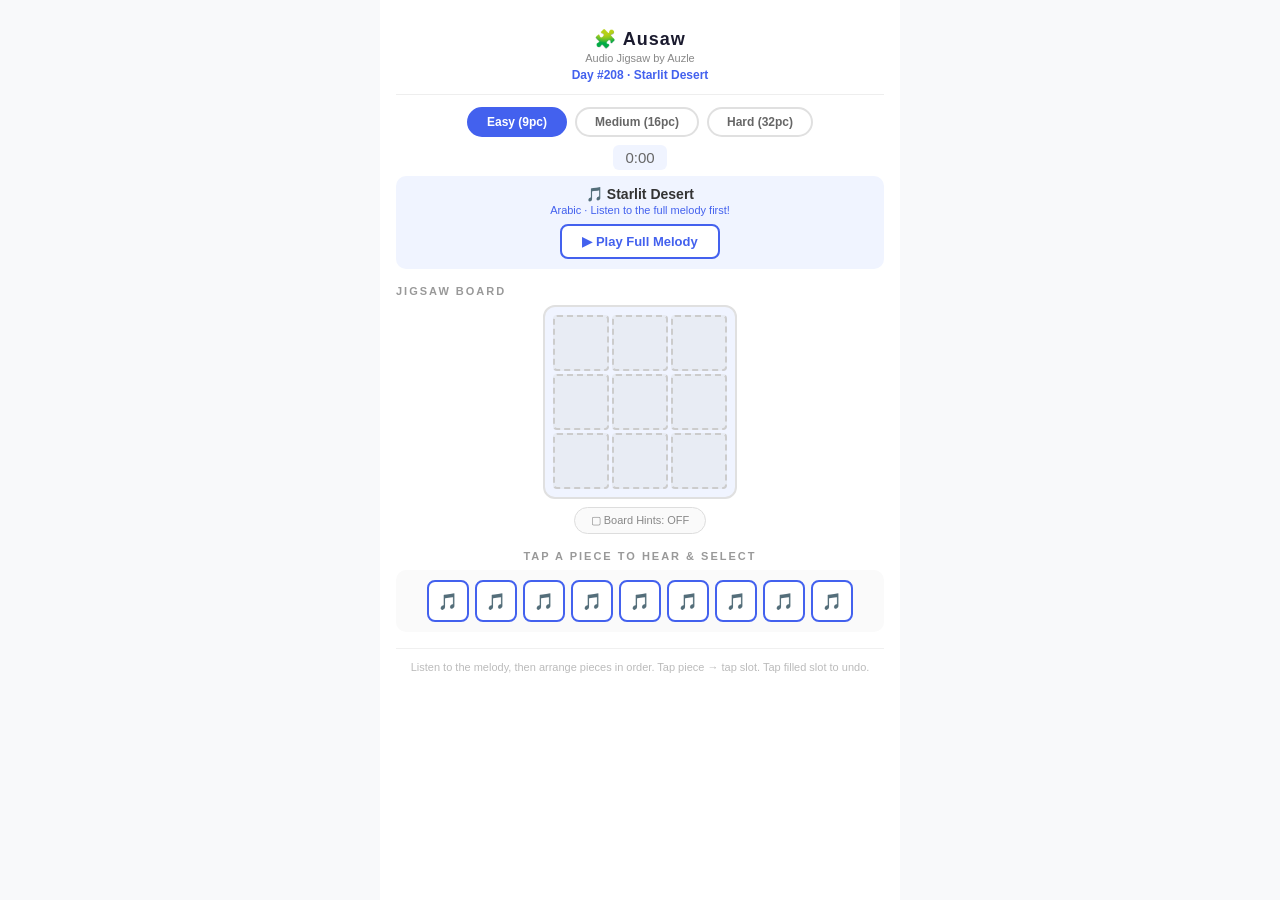
==== commit adf63a31: "Set epoch start date to 2026-05-13 Co-authored-by: Copilot <223556219+Copilot@users.noreply.github.c" ====
--- a/audio-jigsaw.html
+++ b/audio-jigsaw.html
@@ -435,7 +435,7 @@
 
 var DIFFICULTIES = {Easy:9, Medium:16, Hard:32};
 var GRID_LAYOUTS = {9:[3,3], 16:[4,4], 32:[8,4]};
-var EPOCH = new Date('2026-05-12');
+var EPOCH = new Date('2026-05-13');
 
 // === DAILY PUZZLE ===
 function getDayNum(){
